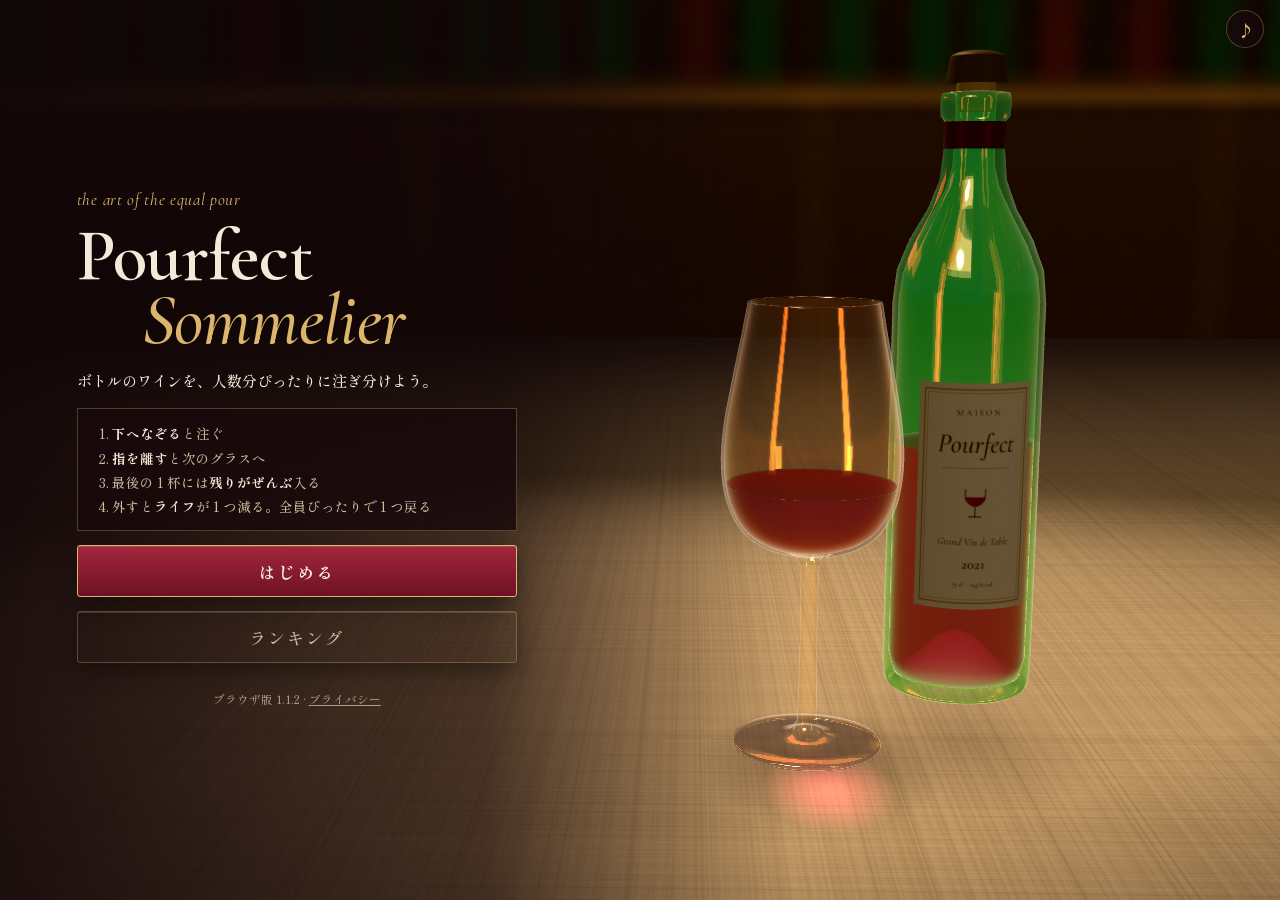
==== index.html @ 96d59503 "ブラウザ版 Pourfect Sommelier（組み d8a3f0e805ef） Co-Authored-By: Claude Opus 5.5 <noreply@anthropic.com>" ====
<!doctype html>
<html lang="ja">
<head>
<meta charset="utf-8">
<meta name="viewport" content="width=device-width,initial-scale=1,viewport-fit=cover">
<title>Pourfect Sommelier</title>
<meta name="description" content="ボトルのワインを、人数分ぴったりに注ぎ分けるゲーム。ボトルの中の量を目で見て、2〜7 名様のグラスに等しく注ぎます。ブラウザでそのまま遊べて、何組にご満足いただけたかでランキングを競えます。">
<link rel="canonical" href="https://pourfect-sommelier.kumao.app/">
<meta property="og:type" content="website">
<meta property="og:site_name" content="Pourfect Sommelier">
<meta property="og:locale" content="ja_JP">
<meta property="og:url" content="https://pourfect-sommelier.kumao.app/">
<meta property="og:title" content="Pourfect Sommelier">
<meta property="og:description" content="ボトルのワインを、人数分ぴったりに注ぎ分けよう。ブラウザでそのまま遊べます。">
<meta property="og:image" content="https://pourfect-sommelier.kumao.app/assets/og/pourfect-og-1.jpg">
<meta property="og:image:type" content="image/jpeg">
<meta property="og:image:width" content="1200">
<meta property="og:image:height" content="630">
<meta property="og:image:alt" content="Pourfect Sommelier　ワインボトルと、赤ワインを注いだグラス">
<meta name="twitter:card" content="summary_large_image">
<meta name="theme-color" content="#110608">
<meta name="color-scheme" content="dark">
<meta name="format-detection" content="telephone=no">
<meta name="mobile-web-app-capable" content="yes">
<meta name="apple-mobile-web-app-capable" content="yes">
<meta name="apple-mobile-web-app-title" content="Pourfect">
<meta name="apple-mobile-web-app-status-bar-style" content="black-translucent">
<link rel="manifest" href="manifest.webmanifest">
<link rel="icon" type="image/png" sizes="32x32" href="assets/icons/favicon-32.png">
<link rel="apple-touch-icon" href="assets/icons/apple-touch-icon.png">
<link rel="preload" href="assets/fonts/shippori-500.woff" as="font" type="font/woff" crossorigin>
<link rel="preload" href="assets/fonts/shippori-700.woff" as="font" type="font/woff" crossorigin>
<link rel="preload" href="assets/fonts/cormorant.woff" as="font" type="font/woff" crossorigin>
<link rel="stylesheet" href="v/d8a3f0e805ef/app.css">
</head>
<body>
<div id="app">
  <canvas id="cv"></canvas>
  <div id="vig"></div>
  <div id="glow"></div>
  <div id="labels"></div>
  <div id="hud" hidden>
    <div class="hrow">
      <div class="plaque"><span class="cap">STAGE</span><b id="hStage">1</b><span id="hGuests" class="sub">2名様</span></div>
      <div class="right"><div id="hLives" class="plaque lives" role="img" aria-label="ライフ"></div></div>
    </div>
    <div id="hInfo" class="info"></div>
    <div id="hDots" class="dots"></div>
    <div class="spacer"></div>
    <div id="hHint" class="hint"></div>
  </div>
  <button id="btnSound" class="iconbtn" aria-label="音を切りかえる" aria-pressed="true">♪</button>

  <section id="title" class="screen">
    <div class="tt">
      <p class="eyebrow">the art of the equal pour</p>
      <h1>Pourfect <i>Sommelier</i></h1>
      <p class="lead"><span class="nb">ボトルのワインを、</span><span class="nb">人数分ぴったりに注ぎ分けよう。</span></p>
      <ol class="how">
        <li><b>下へなぞる</b>と注ぐ</li>
        <li><b>指を離す</b>と次のグラスへ</li>
        <li>最後の 1 杯には<b>残りがぜんぶ</b>入る</li>
        <li><span class="nb">外すと<b>ライフ</b>が 1 つ減る。</span><span class="nb">全員ぴったりで 1 つ戻る</span></li>
      </ol>
      <button id="btnStart" class="btn">はじめる</button>
      <p id="tBest" class="best"></p>
    </div>
  </section>

  <section id="intro" class="card" hidden>
    <h2 id="iGuests">2名様のご来店</h2>
    <p id="iHint" class="note"></p>
    <button id="btnGo" class="btn">注ぎはじめる</button>
  </section>

  <section id="result" class="card" hidden>
    <p class="cap" id="rStage"></p>
    <h2 id="rTitle"></h2>
    <div class="fold"><div><p id="rSub" class="sub"></p></div></div>
    <div id="rBars" class="bars"></div>
    <div id="rLegend" class="legend"></div>
    <div class="fold"><div>
      <div id="rLine" class="scoreline"><span id="rLeft"></span><span id="rRight"></span></div>
      <div class="btns">
        <button id="btnNext" class="btn">次のお客様へ</button>
        <button id="btnRetry" class="btn" hidden>STAGE 1 からもう一度</button>
        <button id="btnTitle" class="btn ghost" hidden>タイトルへ</button>
      </div>
    </div></div>
  </section>
  <pre id="dbg" hidden></pre>
</div>
<script>
window.__psLoadTimer = setTimeout(function(){ if (window.__ps || document.getElementById('err')) return; var d = document.createElement('pre'); d.id = 'loadErr'; d.textContent = '3D の部品（three.js）の読み込みに時間がかかっています。しばらく待っても始まらないときは、通信を確かめてページを開き直してください。'; document.getElementById('app').appendChild(d); }, 12000);
</script>
<script src="v/d8a3f0e805ef/js/web.js"></script>
<script type="module" src="v/d8a3f0e805ef/js/app.js"></script>
</body>
</html>
---- v/d8a3f0e805ef/app.css ----
@font-face{font-family:'Shippori Mincho';font-weight:500;font-display:swap;src:url('../../assets/fonts/shippori-500.woff') format('woff')}
@font-face{font-family:'Shippori Mincho';font-weight:700;font-display:swap;src:url('../../assets/fonts/shippori-700.woff') format('woff')}
@font-face{font-family:'Cormorant Garamond';font-style:normal;font-weight:300 700;font-display:swap;src:url('../../assets/fonts/cormorant.woff') format('woff')}
@font-face{font-family:'Cormorant Garamond';font-style:italic;font-weight:300 700;font-display:swap;src:url('../../assets/fonts/cormorant-italic.woff') format('woff')}
:root{
  --night:#110608;
  --panel:rgba(24,8,12,.80);
  --panel-2:rgba(40,14,20,.86);
  --line:rgba(222,190,128,.30);
  --cream:#f4ead9;
  --cream-2:#cdbb9f;
  --brass:#d9b66c;
  --brass-2:#9c7a3a;
  --wine:#8b1a30;
  --ok:#bfe09a;
  --warn:#f2c879;
  --bad:#ff8f7d;
  --v-great:#f2c879;
  --v-good:#bfe09a;
  --v-ok:#e2d6c2;
  --v-less:#ff8f7d;
  --v-more:#f7a86f;
  --v-none:#a8997f;
  --f-latin:"Cormorant Garamond","Iowan Old Style","Palatino","Times New Roman",serif;
  --f-jp:"Shippori Mincho","Hiragino Mincho ProN","Yu Mincho","Noto Serif JP",serif;
  color-scheme:dark;
}
[hidden]{display:none!important}
html,body{height:100%;margin:0;background:var(--night);color:var(--cream)}
*,*::before,*::after{box-sizing:border-box}
body{font-family:var(--f-jp);font-variant-numeric:lining-nums;overflow:hidden;overscroll-behavior:none;-webkit-user-select:none;user-select:none;-webkit-touch-callout:none;-webkit-tap-highlight-color:transparent}
button{font-family:inherit;cursor:pointer;-webkit-tap-highlight-color:transparent}
button:focus-visible{outline:2px solid var(--brass);outline-offset:3px}
#app{position:fixed;inset:0;overflow:hidden;touch-action:none;background:var(--night)}
#cv{position:absolute;inset:0;width:100%;height:100%;display:block;touch-action:none}
#vig{position:absolute;inset:0;pointer-events:none;background:radial-gradient(120% 90% at 50% 46%,transparent 55%,rgba(8,2,4,.55) 100%)}
#labels{position:absolute;inset:0;pointer-events:none;transition:opacity .25s ease-out}
#labels.off{opacity:0}
#hud{position:absolute;inset:0;pointer-events:none;display:flex;flex-direction:column;gap:8px;
  padding-top:calc(env(safe-area-inset-top,0px) + 10px);padding-bottom:calc(env(safe-area-inset-bottom,0px) + 14px);
  padding-left:max(16px,env(safe-area-inset-left,0px));padding-right:max(16px,env(safe-area-inset-right,0px))}
.hrow{display:flex;justify-content:space-between;align-items:flex-start;gap:10px}
.plaque{display:flex;align-items:baseline;gap:8px;padding:6px 14px 7px;border:1px solid var(--line);border-radius:3px;background:var(--panel);box-shadow:0 6px 18px rgba(0,0,0,.35)}
.cap{font-family:var(--f-latin);font-weight:600;font-size:12px;letter-spacing:.22em;color:var(--brass)}
.plaque b{font-family:var(--f-latin);font-weight:700;font-size:26px;line-height:1;font-variant-numeric:lining-nums tabular-nums}
.plaque .sub{font-size:13px;color:var(--cream-2)}
.plaque{white-space:nowrap}
#btnSound{position:absolute;z-index:6;right:max(16px,env(safe-area-inset-right,0px));top:calc(env(safe-area-inset-top,0px) + 10px)}
.iconbtn{pointer-events:auto;width:38px;height:38px;border-radius:50%;border:1px solid var(--line);background:var(--panel);color:var(--brass);font-size:17px;display:grid;place-items:center;padding:0}
.iconbtn[aria-pressed="false"]{color:var(--cream-2);opacity:.6}
.info{align-self:flex-start;font-size:13px;color:var(--cream-2);padding:4px 10px;border-left:2px solid var(--brass-2);background:linear-gradient(90deg,rgba(24,8,12,.7),transparent)}
.info b{color:var(--cream);font-weight:700}
.right{display:flex;align-self:stretch;margin-right:46px}   
.plaque.lives{align-items:center;gap:4px}
.lives{display:inline-flex;gap:4px;vertical-align:-3px}
.lf svg{display:block;width:17px;height:17px;fill:transparent;stroke:var(--brass-2);stroke-width:1.7;stroke-linejoin:round}
.lf.on svg{fill:#b3243f;stroke:var(--brass)}
.lf.lost svg{animation:lflost .8s .35s ease-out both}
.lf.gain svg{animation:lfgain .7s .35s cubic-bezier(.2,1.4,.4,1) both}
@keyframes lflost{0%{fill:#b3243f;stroke:var(--brass);transform:scale(1)}40%{fill:var(--bad);stroke:var(--bad);transform:scale(1.6) rotate(-14deg)}100%{fill:transparent;stroke:var(--brass-2);transform:scale(1)}}
@keyframes lfgain{0%{fill:transparent;stroke:var(--brass-2);transform:scale(.6)}60%{fill:var(--v-great);stroke:var(--v-great);transform:scale(1.5)}100%{fill:#b3243f;stroke:var(--brass);transform:scale(1)}}
#hud .info,#hud .dots{transition:opacity .3s ease-out}
#hud.judging .info,#hud.judging .dots{opacity:0}
.dots{display:flex;gap:7px;align-items:center;flex-wrap:wrap}
.dot{width:13px;height:13px;border-radius:50%;border:1.5px solid var(--cream-2);opacity:.7}
.dot.done{background:var(--wine-dot,#9b1d33);border-color:var(--brass);opacity:1}
.dot.cur{border-color:var(--brass);box-shadow:0 0 0 3px rgba(217,182,108,.25);opacity:1}
.dot.auto{border-style:dashed}
.spacer{flex:1}
.hint{align-self:center;max-width:min(92%,420px);text-align:center;font-size:14px;line-height:1.6;padding:8px 16px;border-radius:999px;background:var(--panel);border:1px solid var(--line);transition:opacity .3s}
.hint:empty{opacity:0}
.hint b{color:var(--brass)}
.nb{display:inline-block}
.screen{position:absolute;inset:0;display:flex;flex-direction:column;justify-content:flex-end;align-items:center;
  padding-top:calc(env(safe-area-inset-top,0px) + 24px);padding-bottom:calc(env(safe-area-inset-bottom,0px) + 28px);
  padding-left:max(16px,env(safe-area-inset-left,0px));padding-right:max(16px,env(safe-area-inset-right,0px));
  background:linear-gradient(180deg,rgba(17,6,8,.0) 30%,rgba(17,6,8,.72) 70%,rgba(17,6,8,.92))}
.tt{width:min(100%,440px);display:flex;flex-direction:column;gap:14px}
.eyebrow{margin:0;font-family:var(--f-latin);font-style:italic;font-size:17px;color:var(--brass);letter-spacing:.04em}
h1{margin:0;font-family:var(--f-latin);font-weight:600;font-size:clamp(46px,13vw,72px);line-height:.9;letter-spacing:-.01em;text-wrap:balance}
h1 i{font-weight:500;color:var(--brass);display:block;padding-left:.9em}
.lead{margin:0;font-size:15px;line-height:1.8;color:var(--cream)}
.how{margin:0;padding:12px 14px 12px 34px;font-size:13.5px;line-height:1.8;color:var(--cream-2);border:1px solid var(--line);background:var(--panel)}
.how b{color:var(--cream)}
.btn{pointer-events:auto;align-self:stretch;min-height:52px;border-radius:3px;border:1px solid var(--brass);background:linear-gradient(180deg,#a3263d,#6e1224);color:var(--cream);font-size:17px;font-weight:700;letter-spacing:.12em;box-shadow:0 8px 24px rgba(0,0,0,.4),inset 0 1px 0 rgba(255,255,255,.15)}
.btn:active{transform:translateY(1px);filter:brightness(.92)}
.btn.ghost{background:transparent;border-color:var(--line);color:var(--cream-2);font-weight:500}
.best{margin:0;text-align:center;font-size:13px;color:var(--cream-2);font-variant-numeric:lining-nums tabular-nums}
.card{position:absolute;left:50%;bottom:calc(env(safe-area-inset-bottom,0px) + 18px);transform:translateX(-50%);
  width:min(calc(100% - 32px),460px);display:flex;flex-direction:column;gap:10px;padding:18px 18px 16px;
  background:var(--panel-2);border:1px solid var(--line);border-radius:4px;box-shadow:0 18px 50px rgba(0,0,0,.55);
  -webkit-backdrop-filter:blur(6px);backdrop-filter:blur(6px);animation:rise .45s cubic-bezier(.2,.8,.2,1)}
@keyframes rise{from{opacity:0;transform:translate(-50%,24px)}to{opacity:1;transform:translate(-50%,0)}}
.card h2{margin:0;font-size:22px;line-height:1.35;text-wrap:balance}
.card .sub{margin:0;font-size:13.5px;color:var(--cream-2);line-height:1.6}
.note{margin:0;font-size:12.5px;line-height:1.6;color:var(--cream-2)}
.note b{color:#cfe6ff;font-weight:700}
.legend{display:flex;justify-content:center;gap:16px;font-size:11.5px;color:var(--cream-2)}
.legend i{display:inline-block;vertical-align:middle;margin-right:5px}
.legend .lg-t{width:16px;height:2px;background:var(--brass)}
.legend .lg-b{width:14px;height:9px;background:rgba(217,182,108,.16);border-top:1px dashed rgba(217,182,108,.5);border-bottom:1px dashed rgba(217,182,108,.5)}
.bars{display:flex;gap:6px;align-items:flex-end;justify-content:center;padding:6px 0 0}
.bar{flex:1;max-width:56px;min-width:0;display:flex;flex-direction:column;align-items:center;gap:3px}
.col{position:relative;width:100%;height:92px;border-bottom:1px solid var(--line)}
.band{position:absolute;left:0;right:0;background:rgba(217,182,108,.16);border-top:1px dashed rgba(217,182,108,.5);border-bottom:1px dashed rgba(217,182,108,.5)}
.tgt{position:absolute;left:-2px;right:-2px;height:1px;background:var(--brass)}
.fill{position:absolute;left:22%;right:22%;bottom:0;border-radius:2px 2px 0 0;background:linear-gradient(180deg,#c2304b,#6d0f22)}
.fill.white{background:linear-gradient(180deg,#f0dd8e,#b99a3e)}
.fill.rose{background:linear-gradient(180deg,#f6a1a6,#c4566a)}
.ml{font-family:var(--f-latin);font-weight:700;font-size:15px;font-variant-numeric:lining-nums tabular-nums}
.dv{font-size:11px;font-variant-numeric:lining-nums tabular-nums}
.ok{color:var(--ok)}.warn{color:var(--warn)}.bad{color:var(--bad)}
.face{width:22px;height:22px}
.v-great{color:var(--v-great)}.v-good{color:var(--v-good)}.v-ok{color:var(--v-ok)}.v-less{color:var(--v-less)}.v-more{color:var(--v-more)}.v-spill{color:var(--v-less)}.v-none{color:var(--v-none)}
.lab .ml,.bar .ml{color:var(--cream)}
.scoreline{display:flex;justify-content:space-between;align-items:baseline;flex-wrap:wrap;gap:2px 10px;font-size:14px;color:var(--cream-2);border-top:1px solid var(--line);padding-top:8px}
.scoreline b{font-family:var(--f-latin);font-size:20px;color:var(--cream);font-variant-numeric:lining-nums tabular-nums}
.newrec{font-style:normal;font-weight:700;color:var(--brass);letter-spacing:.08em}
.btns{display:flex;flex-direction:column;gap:8px}
.fold{display:grid;grid-template-rows:1fr;transition:grid-template-rows .45s cubic-bezier(.2,.8,.2,1),margin-top .45s cubic-bezier(.2,.8,.2,1),opacity .3s ease-out}
.fold>div{min-height:0;overflow:hidden;display:flex;flex-direction:column;gap:10px}
.card.open .fold>div{overflow:visible}
.card.judging .fold{grid-template-rows:0fr;margin-top:-10px;opacity:0}
.bar:not(.done) .face,.bar:not(.done) .dv{visibility:hidden}
.band{transition:background-color .15s ease-out,border-color .15s ease-out}
.bar.now .col{border-bottom-color:var(--brass)}
.col.in .band{background:rgba(217,182,108,.36);border-color:var(--brass)}
.col.over .band{background:rgba(255,143,125,.22);border-color:var(--bad)}
.col.hit .band{animation:bandhit .55s ease-out}
.col.miss{animation:shake .38s ease-out}
.col.miss .band{background:rgba(255,143,125,.13);border-color:rgba(255,143,125,.7)}
.col.miss.lo .band{border-bottom:2px solid var(--bad)}
.col.miss.hi .band{border-top:2px solid var(--bad)}
.bar.done .face{animation:pop2 .32s cubic-bezier(.2,1.4,.4,1)}
@keyframes bandhit{0%{background:rgba(242,200,121,.8)}100%{background:rgba(217,182,108,.16)}}
@keyframes shake{0%,100%{transform:translateX(0)}20%{transform:translateX(-4px)}45%{transform:translateX(3px)}70%{transform:translateX(-2px)}}
@keyframes pop2{from{opacity:0;transform:scale(.4)}to{opacity:1;transform:scale(1)}}
#glow{position:absolute;inset:0;pointer-events:none;opacity:0;background:radial-gradient(95% 62% at 50% 34%,rgba(255,226,160,.36),rgba(242,200,121,.12) 50%,transparent 76%);mix-blend-mode:screen}
#app.pourfect #glow{animation:glow 1.9s ease-out both}
@keyframes glow{0%{opacity:0}12%{opacity:1}100%{opacity:0}}
#app.pourfect #rTitle{background:linear-gradient(100deg,var(--brass) 0%,#fff3cf 42%,var(--brass) 58%,#f2c879 100%);background-size:230% 100%;-webkit-background-clip:text;background-clip:text;color:transparent;animation:shimmer 2.4s ease-in-out infinite}
@keyframes shimmer{0%{background-position:125% 0}100%{background-position:-105% 0}}
.spark{position:absolute;width:16px;height:16px;margin:-8px 0 0 -8px;opacity:0;background:radial-gradient(circle,#fffbe8 0 20%,#f2c879 45%,rgba(242,200,121,0) 72%);
  clip-path:polygon(50% 0,59% 41%,100% 50%,59% 59%,50% 100%,41% 59%,0 50%,41% 41%);animation:spark 1.1s ease-out both}
@keyframes spark{0%{opacity:0;transform:translateY(6px) scale(.2) rotate(0)}30%{opacity:1;transform:translateY(-4px) scale(1.25) rotate(35deg)}100%{opacity:0;transform:translateY(-26px) scale(.35) rotate(90deg)}}
.lab{position:absolute;transform:translate(-50%,-100%);display:flex;flex-direction:column;align-items:center;gap:2px;padding:5px 8px 4px;min-width:54px;
  background:var(--panel);border:1px solid var(--line);border-radius:3px;font-size:11px;white-space:nowrap;animation:pop .35s cubic-bezier(.2,1.4,.4,1)}
.lab .ml{font-size:16px}
.lab .face{width:20px;height:20px}
#labels.compact .lab{min-width:0;padding:3px 5px 2px}
#labels.compact .lab .w{display:none}
#labels.compact .lab{padding:3px}
.lab.wait,#labels.compact .lab.wait{min-width:0;width:10px;height:10px;padding:0;border:0;border-radius:50%;background:var(--brass);box-shadow:0 0 0 4px rgba(217,182,108,.25);animation:waitp .45s ease-in-out infinite alternate}
.lab.wait>*{display:none}
@keyframes waitp{from{opacity:.45}to{opacity:1}}
@keyframes pop{from{opacity:0;transform:translate(-50%,-80%) scale(.7)}to{opacity:1;transform:translate(-50%,-100%) scale(1)}}
#dbg{position:absolute;left:max(16px,env(safe-area-inset-left,0px));bottom:calc(env(safe-area-inset-bottom,0px) + 70px);margin:0;padding:6px 8px;font:11px/1.45 ui-monospace,Menlo,monospace;background:rgba(0,0,0,.6);color:#cfe;pointer-events:none;white-space:pre}
#err,#loadErr{position:absolute;inset:auto 16px 16px;padding:12px;background:#400;color:#fff;font:12px/1.5 ui-monospace,Menlo,monospace;white-space:pre-wrap}
#err.soft{z-index:9;bottom:calc(env(safe-area-inset-bottom,0px) + 16px);margin:0;padding:10px 14px;border:1px solid var(--bad);border-radius:3px;background:#2a0f15;color:var(--cream);font:12.5px/1.6 var(--f-jp);text-align:center;cursor:pointer;box-shadow:0 12px 30px rgba(0,0,0,.5);animation:rise2 .3s cubic-bezier(.2,.8,.2,1)}
@keyframes rise2{from{opacity:0;transform:translateY(10px)}to{opacity:1;transform:none}}
@media (min-aspect-ratio:1/1) and (min-width:700px){
  .screen{align-items:flex-start;justify-content:center;padding-left:max(6vw,env(safe-area-inset-left,0px));background:linear-gradient(90deg,rgba(17,6,8,.92) 0%,rgba(17,6,8,.7) 38%,rgba(17,6,8,0) 62%)}
}
@media (prefers-reduced-motion:reduce){.card,.lab,.spark,#err.soft,.lf.lost svg,.lf.gain svg,.col.miss,.col.hit .band,.bar.done .face,#app.pourfect #glow,#app.pourfect #rTitle{animation:none}.fold{transition:none}}
.ps-foot{margin:0;text-align:center;font-size:11.5px;color:var(--cream-2);opacity:.8}
.ps-foot a{color:inherit;pointer-events:auto}
.ps-foot button{border:0;background:none;font:inherit;color:inherit;text-decoration:underline;text-underline-offset:2px;pointer-events:auto;padding:10px 6px;margin:-10px -6px}
.ps-foot [hidden]{display:none}
.st-body{display:grid;gap:10px;padding:4px 0 2px}
.st-lead{margin:0;font-size:15px;line-height:1.7;text-align:center;text-wrap:balance}
.ps-note{margin:0;text-align:center;font-size:12px;color:var(--warn)}
.ps-row2{display:flex;gap:8px}
.ps-row2 .btn{flex:1;min-width:0;min-height:46px;padding:0 6px;font-size:14px;letter-spacing:.04em;white-space:nowrap}
@media (max-width:370px){.ps-row2 .btn{font-size:12.5px;letter-spacing:0}}
.rk-status{margin:0;font-size:13px;line-height:1.5;color:var(--brass);text-align:center}
.rk-overlay{position:absolute;inset:0;z-index:8;display:flex;align-items:center;justify-content:center;
  padding:calc(env(safe-area-inset-top,0px) + 16px) max(16px,env(safe-area-inset-right,0px)) calc(env(safe-area-inset-bottom,0px) + 16px) max(16px,env(safe-area-inset-left,0px));
  background:rgba(10,3,5,.74);-webkit-backdrop-filter:blur(3px);backdrop-filter:blur(3px)}
.rsheet{position:relative;width:min(100%,460px);max-height:100%;display:flex;flex-direction:column;gap:8px;padding:18px 18px 16px;
  background:var(--panel-2);border:1px solid var(--line);border-radius:4px;box-shadow:0 18px 50px rgba(0,0,0,.6);animation:rkin .3s cubic-bezier(.2,.8,.2,1)}
@keyframes rkin{from{opacity:0;transform:translateY(16px)}to{opacity:1;transform:none}}
.rsheet .cap{margin:0}
.rsheet h2{margin:0;font-size:22px;line-height:1.35}
#rankBody{flex:1;min-height:120px;overflow-y:auto;overscroll-behavior:contain;touch-action:pan-y;-webkit-overflow-scrolling:touch;display:flex;flex-direction:column;gap:8px;padding-right:2px;
  --more:0px;-webkit-mask-image:linear-gradient(to bottom,#000 calc(100% - var(--more)),transparent);mask-image:linear-gradient(to bottom,#000 calc(100% - var(--more)),transparent)}
.rk-close{flex:none}
.rk-empty{margin:0;padding:26px 0;font-size:14px;color:var(--cream-2);text-align:center}
.rk-head{display:flex;justify-content:space-between;align-items:center;gap:8px;font-size:13px;color:var(--cream-2)}
.rk-link{pointer-events:auto;border:0;background:none;padding:6px 4px;color:var(--cream-2);font-size:13px;text-decoration:underline;text-underline-offset:3px}
.rk-list{list-style:none;margin:0;padding:0;display:grid;gap:4px}
.rk-row{display:grid;grid-template-columns:34px minmax(0,1fr) auto;align-items:baseline;gap:10px;padding:8px 12px;border:1px solid var(--line);border-radius:3px;background:rgba(0,0,0,.18)}
.rk-row.mine{border-color:var(--brass);background:rgba(217,182,108,.14)}
.rk-row.tap{cursor:pointer}
.rk-row.tap:focus-visible{outline:2px solid var(--brass);outline-offset:1px}
.rk-rank{font-family:var(--f-latin);font-weight:700;font-size:20px;line-height:1;color:var(--brass);text-align:center;font-variant-numeric:lining-nums tabular-nums}
.rk-name{font-size:15px;color:var(--cream);overflow:hidden;white-space:nowrap;text-overflow:ellipsis}
.rk-sys{font-family:"Hiragino Mincho ProN","Yu Mincho","Noto Serif JP",serif}
.rk-score{font-size:12px;color:var(--cream-2);white-space:nowrap}
.rk-score b{font-family:var(--f-latin);font-weight:700;font-size:22px;line-height:1;color:var(--cream);font-variant-numeric:lining-nums tabular-nums}
.rk-detail{grid-column:1/-1;display:grid;gap:8px;padding-top:6px}
.rk-menu{display:flex;flex-wrap:wrap;gap:6px}
.rk-menu button{border:1px solid var(--line);border-radius:999px;background:transparent;color:var(--cream);padding:7px 11px;font-size:12px}
.rk-small{margin:0;font-size:12px;line-height:1.6;color:var(--cream-2);text-align:center;text-wrap:balance}
.rk-mine{margin:4px 0 0;font-size:14px;font-weight:700;color:var(--brass);text-align:center}
.rk-join{display:grid;gap:8px}
.rk-lead{margin:0;font-size:15px;font-weight:700;text-align:center}
.rk-input{width:100%;font:inherit;font-size:18px;font-weight:700;padding:11px 14px;border:1px solid var(--brass);border-radius:3px;background:rgba(0,0,0,.3);color:var(--cream);-webkit-user-select:text;user-select:text;touch-action:manipulation}
.rk-input::placeholder{color:var(--cream-2);opacity:.6}
.rk-count{font-size:12px;color:var(--cream-2);text-align:right}
.rk-count.over{color:var(--bad)}
.rk-terms{max-height:24vh;overflow:auto;padding:8px 12px;border:1px solid var(--line);border-radius:3px;background:rgba(0,0,0,.18);font-size:12px;line-height:1.6;color:var(--cream-2);touch-action:pan-y}
.rk-terms b{color:var(--cream)}
.rk-terms ul{margin:4px 0 0;padding-left:1.2em;display:grid;gap:4px}
.rk-terms li{text-wrap:pretty}
.rk-join.renaming .rk-terms{max-height:14vh}
.rk-agree{display:flex;align-items:center;gap:8px;min-height:44px;font-size:14px;color:var(--cream)}
.rk-agree input{width:22px;height:22px;flex:none;accent-color:var(--brass)}
.rk-error{margin:0;min-height:1.2em;font-size:13px;color:var(--bad);text-align:center}
.rk-danger{width:100%;border:1px solid var(--bad);border-radius:3px;background:transparent;color:var(--bad);padding:11px 6px;font-size:14px}
.rk-id{margin:0;font-size:10px;color:var(--cream-2);word-break:break-all;-webkit-user-select:text;user-select:text}
.rk-note{margin-top:4px;padding:7px 10px;border-radius:999px;background:var(--brass);color:#2a1206;font-size:12px;font-weight:700;text-align:center}
.rsheet button:disabled{opacity:.55}
@media (prefers-reduced-motion:reduce){.rsheet{animation:none}}
.screen{justify-content:safe flex-end;overflow-y:auto;touch-action:pan-y}
.card{max-height:calc(100% - env(safe-area-inset-top,0px) - 24px);overflow-y:auto;overscroll-behavior:contain;touch-action:pan-y}
@media (min-aspect-ratio:1/1) and (min-width:700px){.screen{justify-content:safe center}}
@media (max-height:640px){
  .tt{gap:9px}
  .eyebrow{font-size:14px}
  h1{font-size:clamp(38px,11vw,54px)}
  .lead{font-size:14px;line-height:1.6}
  .how{padding:8px 12px 8px 30px;font-size:12.5px;line-height:1.6}
  .tt .btn,.card .btn{min-height:44px}
  .ps-row2 .btn{min-height:42px}
  .card{gap:8px;padding:14px 16px 12px}
  .screen{padding-top:calc(env(safe-area-inset-top,0px) + 14px);padding-bottom:calc(env(safe-area-inset-bottom,0px) + 16px)}
}
@media (max-height:430px){
  .eyebrow{display:none}
  h1{font-size:40px}
  .how{line-height:1.45}
}
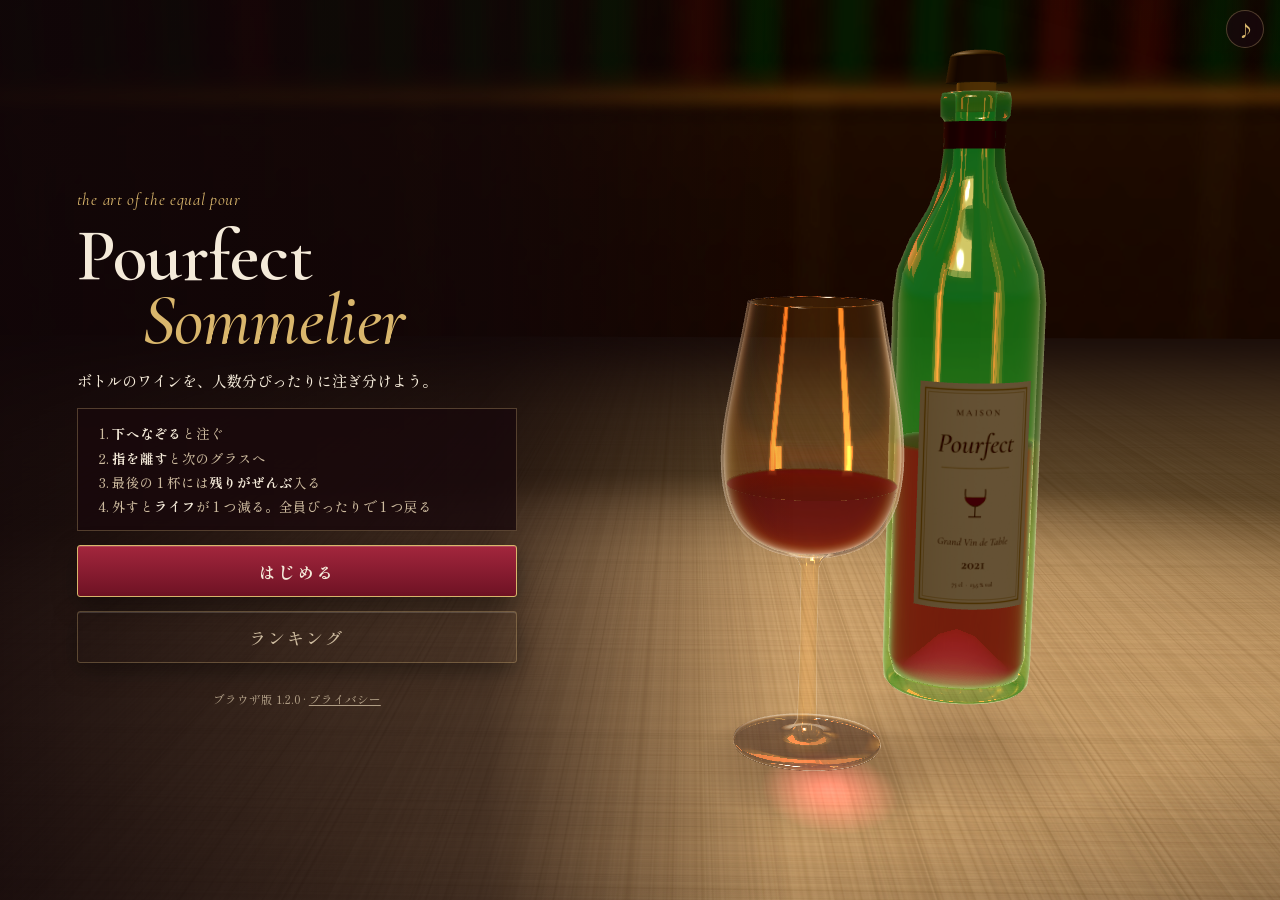
==== commit cc40c1d6: "ブラウザ版 Pourfect Sommelier（組み 42f7549e5317） Co-Authored-By: Claude Opus 5.5 <noreply@anthropic.com>" ====
--- a/index.html
+++ b/index.html
@@ -31,7 +31,7 @@
 <link rel="preload" href="assets/fonts/shippori-500.woff" as="font" type="font/woff" crossorigin>
 <link rel="preload" href="assets/fonts/shippori-700.woff" as="font" type="font/woff" crossorigin>
 <link rel="preload" href="assets/fonts/cormorant.woff" as="font" type="font/woff" crossorigin>
-<link rel="stylesheet" href="v/d8a3f0e805ef/app.css">
+<link rel="stylesheet" href="v/42f7549e5317/app.css">
 </head>
 <body>
 <div id="app">
@@ -93,7 +93,7 @@
 <script>
 window.__psLoadTimer = setTimeout(function(){ if (window.__ps || document.getElementById('err')) return; var d = document.createElement('pre'); d.id = 'loadErr'; d.textContent = '3D の部品（three.js）の読み込みに時間がかかっています。しばらく待っても始まらないときは、通信を確かめてページを開き直してください。'; document.getElementById('app').appendChild(d); }, 12000);
 </script>
-<script src="v/d8a3f0e805ef/js/web.js"></script>
-<script type="module" src="v/d8a3f0e805ef/js/app.js"></script>
+<script src="v/42f7549e5317/js/web.js"></script>
+<script type="module" src="v/42f7549e5317/js/app.js"></script>
 </body>
 </html>
--- a/v/42f7549e5317/app.css
+++ b/v/42f7549e5317/app.css
@@ -0,0 +1,247 @@
+@font-face{font-family:'Shippori Mincho';font-weight:500;font-display:swap;src:url('../../assets/fonts/shippori-500.woff') format('woff')}
+@font-face{font-family:'Shippori Mincho';font-weight:700;font-display:swap;src:url('../../assets/fonts/shippori-700.woff') format('woff')}
+@font-face{font-family:'Cormorant Garamond';font-style:normal;font-weight:300 700;font-display:swap;src:url('../../assets/fonts/cormorant.woff') format('woff')}
+@font-face{font-family:'Cormorant Garamond';font-style:italic;font-weight:300 700;font-display:swap;src:url('../../assets/fonts/cormorant-italic.woff') format('woff')}
+:root{
+  --night:#110608;
+  --panel:rgba(24,8,12,.80);
+  --panel-2:rgba(40,14,20,.86);
+  --line:rgba(222,190,128,.30);
+  --cream:#f4ead9;
+  --cream-2:#cdbb9f;
+  --brass:#d9b66c;
+  --brass-2:#9c7a3a;
+  --wine:#8b1a30;
+  --ok:#bfe09a;
+  --warn:#f2c879;
+  --bad:#ff8f7d;
+  --v-great:#f2c879;
+  --v-good:#bfe09a;
+  --v-ok:#e2d6c2;
+  --v-less:#ff8f7d;
+  --v-more:#f7a86f;
+  --v-none:#a8997f;
+  --f-latin:"Cormorant Garamond","Iowan Old Style","Palatino","Times New Roman",serif;
+  --f-jp:"Shippori Mincho","Hiragino Mincho ProN","Yu Mincho","Noto Serif JP",serif;
+  color-scheme:dark;
+}
+[hidden]{display:none!important}
+html,body{height:100%;margin:0;background:var(--night);color:var(--cream)}
+*,*::before,*::after{box-sizing:border-box}
+body{font-family:var(--f-jp);font-variant-numeric:lining-nums;overflow:hidden;overscroll-behavior:none;-webkit-user-select:none;user-select:none;-webkit-touch-callout:none;-webkit-tap-highlight-color:transparent}
+button{font-family:inherit;cursor:pointer;-webkit-tap-highlight-color:transparent}
+button:focus-visible{outline:2px solid var(--brass);outline-offset:3px}
+#app{position:fixed;inset:0;overflow:hidden;touch-action:none;background:var(--night)}
+#cv{position:absolute;inset:0;width:100%;height:100%;display:block;touch-action:none}
+#vig{position:absolute;inset:0;pointer-events:none;background:radial-gradient(120% 90% at 50% 46%,transparent 55%,rgba(8,2,4,.55) 100%)}
+#labels{position:absolute;inset:0;pointer-events:none;transition:opacity .25s ease-out}
+#labels.off{opacity:0}
+#hud{position:absolute;inset:0;pointer-events:none;display:flex;flex-direction:column;gap:8px;
+  padding-top:calc(env(safe-area-inset-top,0px) + 10px);padding-bottom:calc(env(safe-area-inset-bottom,0px) + 14px);
+  padding-left:max(16px,env(safe-area-inset-left,0px));padding-right:max(16px,env(safe-area-inset-right,0px))}
+.hrow{display:flex;justify-content:space-between;align-items:flex-start;gap:10px}
+.plaque{display:flex;align-items:baseline;gap:8px;padding:6px 14px 7px;border:1px solid var(--line);border-radius:3px;background:var(--panel);box-shadow:0 6px 18px rgba(0,0,0,.35)}
+.cap{font-family:var(--f-latin);font-weight:600;font-size:12px;letter-spacing:.22em;color:var(--brass)}
+.plaque b{font-family:var(--f-latin);font-weight:700;font-size:26px;line-height:1;font-variant-numeric:lining-nums tabular-nums}
+.plaque .sub{font-size:13px;color:var(--cream-2)}
+.plaque{white-space:nowrap}
+#btnSound{position:absolute;z-index:6;right:max(16px,env(safe-area-inset-right,0px));top:calc(env(safe-area-inset-top,0px) + 10px)}
+.iconbtn{pointer-events:auto;width:38px;height:38px;border-radius:50%;border:1px solid var(--line);background:var(--panel);color:var(--brass);font-size:17px;display:grid;place-items:center;padding:0}
+.iconbtn[aria-pressed="false"]{color:var(--cream-2);opacity:.6}
+.info{align-self:flex-start;font-size:13px;color:var(--cream-2);padding:4px 10px;border-left:2px solid var(--brass-2);background:linear-gradient(90deg,rgba(24,8,12,.7),transparent)}
+.info b{color:var(--cream);font-weight:700}
+.right{display:flex;align-self:stretch;margin-right:46px}   
+.plaque.lives{align-items:center;gap:4px}
+.lives{display:inline-flex;gap:4px;vertical-align:-3px}
+.lf svg{display:block;width:17px;height:17px;fill:transparent;stroke:var(--brass-2);stroke-width:1.7;stroke-linejoin:round}
+.lf.on svg{fill:#b3243f;stroke:var(--brass)}
+.lf.lost svg{animation:lflost .8s .35s ease-out both}
+.lf.gain svg{animation:lfgain .7s .35s cubic-bezier(.2,1.4,.4,1) both}
+@keyframes lflost{0%{fill:#b3243f;stroke:var(--brass);transform:scale(1)}40%{fill:var(--bad);stroke:var(--bad);transform:scale(1.6) rotate(-14deg)}100%{fill:transparent;stroke:var(--brass-2);transform:scale(1)}}
+@keyframes lfgain{0%{fill:transparent;stroke:var(--brass-2);transform:scale(.6)}60%{fill:var(--v-great);stroke:var(--v-great);transform:scale(1.5)}100%{fill:#b3243f;stroke:var(--brass);transform:scale(1)}}
+#hud .info,#hud .dots{transition:opacity .3s ease-out}
+#hud.judging .info,#hud.judging .dots{opacity:0}
+.dots{display:flex;gap:7px;align-items:center;flex-wrap:wrap}
+.dot{width:13px;height:13px;border-radius:50%;border:1.5px solid var(--cream-2);opacity:.7}
+.dot.done{background:var(--wine-dot,#9b1d33);border-color:var(--brass);opacity:1}
+.dot.cur{border-color:var(--brass);box-shadow:0 0 0 3px rgba(217,182,108,.25);opacity:1}
+.dot.auto{border-style:dashed}
+.spacer{flex:1}
+.hint{align-self:center;max-width:min(92%,420px);text-align:center;font-size:14px;line-height:1.6;padding:8px 16px;border-radius:999px;background:var(--panel);border:1px solid var(--line);transition:opacity .3s}
+.hint:empty{opacity:0}
+.hint b{color:var(--brass)}
+.nb{display:inline-block}
+.screen{position:absolute;inset:0;display:flex;flex-direction:column;justify-content:flex-end;align-items:center;
+  padding-top:calc(env(safe-area-inset-top,0px) + 24px);padding-bottom:calc(env(safe-area-inset-bottom,0px) + 28px);
+  padding-left:max(16px,env(safe-area-inset-left,0px));padding-right:max(16px,env(safe-area-inset-right,0px));
+  background:linear-gradient(180deg,rgba(17,6,8,.0) 30%,rgba(17,6,8,.72) 70%,rgba(17,6,8,.92))}
+.tt{width:min(100%,440px);display:flex;flex-direction:column;gap:14px}
+.eyebrow{margin:0;font-family:var(--f-latin);font-style:italic;font-size:17px;color:var(--brass);letter-spacing:.04em}
+h1{margin:0;font-family:var(--f-latin);font-weight:600;font-size:clamp(46px,13vw,72px);line-height:.9;letter-spacing:-.01em;text-wrap:balance}
+h1 i{font-weight:500;color:var(--brass);display:block;padding-left:.9em}
+.lead{margin:0;font-size:15px;line-height:1.8;color:var(--cream)}
+.how{margin:0;padding:12px 14px 12px 34px;font-size:13.5px;line-height:1.8;color:var(--cream-2);border:1px solid var(--line);background:var(--panel)}
+.how b{color:var(--cream)}
+.btn{pointer-events:auto;align-self:stretch;min-height:52px;border-radius:3px;border:1px solid var(--brass);background:linear-gradient(180deg,#a3263d,#6e1224);color:var(--cream);font-size:17px;font-weight:700;letter-spacing:.12em;box-shadow:0 8px 24px rgba(0,0,0,.4),inset 0 1px 0 rgba(255,255,255,.15)}
+.btn:active{transform:translateY(1px);filter:brightness(.92)}
+.btn.ghost{background:transparent;border-color:var(--line);color:var(--cream-2);font-weight:500}
+.best{margin:0;text-align:center;font-size:13px;color:var(--cream-2);font-variant-numeric:lining-nums tabular-nums}
+.card{position:absolute;left:50%;bottom:calc(env(safe-area-inset-bottom,0px) + 18px);transform:translateX(-50%);
+  width:min(calc(100% - 32px),460px);display:flex;flex-direction:column;gap:10px;padding:18px 18px 16px;
+  background:var(--panel-2);border:1px solid var(--line);border-radius:4px;box-shadow:0 18px 50px rgba(0,0,0,.55);
+  -webkit-backdrop-filter:blur(6px);backdrop-filter:blur(6px);animation:rise .45s cubic-bezier(.2,.8,.2,1)}
+@keyframes rise{from{opacity:0;transform:translate(-50%,24px)}to{opacity:1;transform:translate(-50%,0)}}
+.card h2{margin:0;font-size:22px;line-height:1.35;text-wrap:balance}
+.card .sub{margin:0;font-size:13.5px;color:var(--cream-2);line-height:1.6}
+.note{margin:0;font-size:12.5px;line-height:1.6;color:var(--cream-2)}
+.note b{color:#cfe6ff;font-weight:700}
+.legend{display:flex;justify-content:center;gap:16px;font-size:11.5px;color:var(--cream-2)}
+.legend i{display:inline-block;vertical-align:middle;margin-right:5px}
+.legend .lg-t{width:16px;height:2px;background:var(--brass)}
+.legend .lg-b{width:14px;height:9px;background:rgba(217,182,108,.16);border-top:1px dashed rgba(217,182,108,.5);border-bottom:1px dashed rgba(217,182,108,.5)}
+.bars{display:flex;gap:6px;align-items:flex-end;justify-content:center;padding:6px 0 0}
+.bar{flex:1;max-width:56px;min-width:0;display:flex;flex-direction:column;align-items:center;gap:3px}
+.col{position:relative;width:100%;height:92px;border-bottom:1px solid var(--line)}
+.band{position:absolute;left:0;right:0;background:rgba(217,182,108,.16);border-top:1px dashed rgba(217,182,108,.5);border-bottom:1px dashed rgba(217,182,108,.5)}
+.tgt{position:absolute;left:-2px;right:-2px;height:1px;background:var(--brass)}
+.fill{position:absolute;left:22%;right:22%;bottom:0;border-radius:2px 2px 0 0;background:linear-gradient(180deg,#c2304b,#6d0f22)}
+.fill.white{background:linear-gradient(180deg,#f0dd8e,#b99a3e)}
+.fill.rose{background:linear-gradient(180deg,#f6a1a6,#c4566a)}
+.ml{font-family:var(--f-latin);font-weight:700;font-size:15px;font-variant-numeric:lining-nums tabular-nums}
+.dv{font-size:11px;font-variant-numeric:lining-nums tabular-nums}
+.ok{color:var(--ok)}.warn{color:var(--warn)}.bad{color:var(--bad)}
+.face{width:22px;height:22px}
+.v-great{color:var(--v-great)}.v-good{color:var(--v-good)}.v-ok{color:var(--v-ok)}.v-less{color:var(--v-less)}.v-more{color:var(--v-more)}.v-spill{color:var(--v-less)}.v-none{color:var(--v-none)}
+.lab .ml,.bar .ml{color:var(--cream)}
+.scoreline{display:flex;justify-content:space-between;align-items:baseline;flex-wrap:wrap;gap:2px 10px;font-size:14px;color:var(--cream-2);border-top:1px solid var(--line);padding-top:8px}
+.scoreline b{font-family:var(--f-latin);font-size:20px;color:var(--cream);font-variant-numeric:lining-nums tabular-nums}
+.newrec{font-style:normal;font-weight:700;color:var(--brass);letter-spacing:.08em}
+.btns{display:flex;flex-direction:column;gap:8px}
+.fold{display:grid;grid-template-rows:1fr;transition:grid-template-rows .45s cubic-bezier(.2,.8,.2,1),margin-top .45s cubic-bezier(.2,.8,.2,1),opacity .3s ease-out}
+.fold>div{min-height:0;overflow:hidden;display:flex;flex-direction:column;gap:10px}
+.card.open .fold>div{overflow:visible}
+.card.judging .fold{grid-template-rows:0fr;margin-top:-10px;opacity:0}
+.bar:not(.done) .face,.bar:not(.done) .dv{visibility:hidden}
+.band{transition:background-color .15s ease-out,border-color .15s ease-out}
+.bar.now .col{border-bottom-color:var(--brass)}
+.col.in .band{background:rgba(217,182,108,.36);border-color:var(--brass)}
+.col.over .band{background:rgba(255,143,125,.22);border-color:var(--bad)}
+.col.hit .band{animation:bandhit .55s ease-out}
+.col.miss{animation:shake .38s ease-out}
+.col.miss .band{background:rgba(255,143,125,.13);border-color:rgba(255,143,125,.7)}
+.col.miss.lo .band{border-bottom:2px solid var(--bad)}
+.col.miss.hi .band{border-top:2px solid var(--bad)}
+.bar.done .face{animation:pop2 .32s cubic-bezier(.2,1.4,.4,1)}
+@keyframes bandhit{0%{background:rgba(242,200,121,.8)}100%{background:rgba(217,182,108,.16)}}
+@keyframes shake{0%,100%{transform:translateX(0)}20%{transform:translateX(-4px)}45%{transform:translateX(3px)}70%{transform:translateX(-2px)}}
+@keyframes pop2{from{opacity:0;transform:scale(.4)}to{opacity:1;transform:scale(1)}}
+#glow{position:absolute;inset:0;pointer-events:none;opacity:0;background:radial-gradient(95% 62% at 50% 34%,rgba(255,226,160,.36),rgba(242,200,121,.12) 50%,transparent 76%);mix-blend-mode:screen}
+#app.pourfect #glow{animation:glow 1.9s ease-out both}
+@keyframes glow{0%{opacity:0}12%{opacity:1}100%{opacity:0}}
+#app.pourfect #rTitle{background:linear-gradient(100deg,var(--brass) 0%,#fff3cf 42%,var(--brass) 58%,#f2c879 100%);background-size:230% 100%;-webkit-background-clip:text;background-clip:text;color:transparent;animation:shimmer 2.4s ease-in-out infinite}
+@keyframes shimmer{0%{background-position:125% 0}100%{background-position:-105% 0}}
+.spark{position:absolute;width:16px;height:16px;margin:-8px 0 0 -8px;opacity:0;background:radial-gradient(circle,#fffbe8 0 20%,#f2c879 45%,rgba(242,200,121,0) 72%);
+  clip-path:polygon(50% 0,59% 41%,100% 50%,59% 59%,50% 100%,41% 59%,0 50%,41% 41%);animation:spark 1.1s ease-out both}
+@keyframes spark{0%{opacity:0;transform:translateY(6px) scale(.2) rotate(0)}30%{opacity:1;transform:translateY(-4px) scale(1.25) rotate(35deg)}100%{opacity:0;transform:translateY(-26px) scale(.35) rotate(90deg)}}
+.lab{position:absolute;transform:translate(-50%,-100%);display:flex;flex-direction:column;align-items:center;gap:2px;padding:5px 8px 4px;min-width:54px;
+  background:var(--panel);border:1px solid var(--line);border-radius:3px;font-size:11px;white-space:nowrap;animation:pop .35s cubic-bezier(.2,1.4,.4,1)}
+.lab .ml{font-size:16px}
+.lab .face{width:20px;height:20px}
+#labels.compact .lab{min-width:0;padding:3px 5px 2px}
+#labels.compact .lab .w{display:none}
+#labels.compact .lab{padding:3px}
+.lab.wait,#labels.compact .lab.wait{min-width:0;width:10px;height:10px;padding:0;border:0;border-radius:50%;background:var(--brass);box-shadow:0 0 0 4px rgba(217,182,108,.25);animation:waitp .45s ease-in-out infinite alternate}
+.lab.wait>*{display:none}
+@keyframes waitp{from{opacity:.45}to{opacity:1}}
+@keyframes pop{from{opacity:0;transform:translate(-50%,-80%) scale(.7)}to{opacity:1;transform:translate(-50%,-100%) scale(1)}}
+#dbg{position:absolute;left:max(16px,env(safe-area-inset-left,0px));bottom:calc(env(safe-area-inset-bottom,0px) + 70px);margin:0;padding:6px 8px;font:11px/1.45 ui-monospace,Menlo,monospace;background:rgba(0,0,0,.6);color:#cfe;pointer-events:none;white-space:pre}
+#err,#loadErr{position:absolute;inset:auto 16px 16px;padding:12px;background:#400;color:#fff;font:12px/1.5 ui-monospace,Menlo,monospace;white-space:pre-wrap}
+#err.soft{z-index:9;bottom:calc(env(safe-area-inset-bottom,0px) + 16px);margin:0;padding:10px 14px;border:1px solid var(--bad);border-radius:3px;background:#2a0f15;color:var(--cream);font:12.5px/1.6 var(--f-jp);text-align:center;cursor:pointer;box-shadow:0 12px 30px rgba(0,0,0,.5);animation:rise2 .3s cubic-bezier(.2,.8,.2,1)}
+@keyframes rise2{from{opacity:0;transform:translateY(10px)}to{opacity:1;transform:none}}
+@media (min-aspect-ratio:1/1) and (min-width:700px){
+  .screen{align-items:flex-start;justify-content:center;padding-left:max(6vw,env(safe-area-inset-left,0px));background:linear-gradient(90deg,rgba(17,6,8,.92) 0%,rgba(17,6,8,.7) 38%,rgba(17,6,8,0) 62%)}
+}
+@media (prefers-reduced-motion:reduce){.card,.lab,.spark,#err.soft,.lf.lost svg,.lf.gain svg,.col.miss,.col.hit .band,.bar.done .face,#app.pourfect #glow,#app.pourfect #rTitle{animation:none}.fold{transition:none}}
+.ps-foot{margin:0;text-align:center;font-size:11.5px;color:var(--cream-2);opacity:.8}
+.ps-foot a{color:inherit;pointer-events:auto}
+.ps-foot button{border:0;background:none;font:inherit;color:inherit;text-decoration:underline;text-underline-offset:2px;pointer-events:auto;padding:10px 6px;margin:-10px -6px}
+.ps-foot [hidden]{display:none}
+.st-body{display:grid;gap:10px;padding:4px 0 2px}
+.st-lead{margin:0;font-size:15px;line-height:1.7;text-align:center;text-wrap:balance}
+.ps-note{margin:0;text-align:center;font-size:12px;color:var(--warn)}
+.ps-row2{display:flex;gap:8px}
+.ps-row2 .btn{flex:1;min-width:0;min-height:46px;padding:0 6px;font-size:14px;letter-spacing:.04em;white-space:nowrap}
+@media (max-width:370px){.ps-row2 .btn{font-size:12.5px;letter-spacing:0}}
+.rk-status{margin:0;font-size:13px;line-height:1.5;color:var(--brass);text-align:center}
+.rk-overlay{position:absolute;inset:0;z-index:8;display:flex;align-items:center;justify-content:center;
+  padding:calc(env(safe-area-inset-top,0px) + 16px) max(16px,env(safe-area-inset-right,0px)) calc(env(safe-area-inset-bottom,0px) + 16px) max(16px,env(safe-area-inset-left,0px));
+  background:rgba(10,3,5,.74);-webkit-backdrop-filter:blur(3px);backdrop-filter:blur(3px)}
+.rsheet{position:relative;width:min(100%,460px);max-height:100%;display:flex;flex-direction:column;gap:8px;padding:18px 18px 16px;
+  background:var(--panel-2);border:1px solid var(--line);border-radius:4px;box-shadow:0 18px 50px rgba(0,0,0,.6);animation:rkin .3s cubic-bezier(.2,.8,.2,1)}
+@keyframes rkin{from{opacity:0;transform:translateY(16px)}to{opacity:1;transform:none}}
+.rsheet .cap{margin:0}
+.rsheet h2{margin:0;font-size:22px;line-height:1.35}
+#rankBody{flex:1;min-height:120px;overflow-y:auto;overscroll-behavior:contain;touch-action:pan-y;-webkit-overflow-scrolling:touch;display:flex;flex-direction:column;gap:8px;padding-right:2px;
+  --more:0px;-webkit-mask-image:linear-gradient(to bottom,#000 calc(100% - var(--more)),transparent);mask-image:linear-gradient(to bottom,#000 calc(100% - var(--more)),transparent)}
+.rk-close{flex:none}
+.rk-empty{margin:0;padding:26px 0;font-size:14px;color:var(--cream-2);text-align:center}
+.rk-head{display:flex;justify-content:space-between;align-items:center;gap:8px;font-size:13px;color:var(--cream-2)}
+.rk-link{pointer-events:auto;border:0;background:none;padding:6px 4px;color:var(--cream-2);font-size:13px;text-decoration:underline;text-underline-offset:3px}
+.rk-list{list-style:none;margin:0;padding:0;display:grid;gap:4px}
+.rk-row{display:grid;grid-template-columns:34px minmax(0,1fr) auto;align-items:baseline;gap:10px;padding:8px 12px;border:1px solid var(--line);border-radius:3px;background:rgba(0,0,0,.18)}
+.rk-row.mine{border-color:var(--brass);background:rgba(217,182,108,.14)}
+.rk-row.tap{cursor:pointer}
+.rk-row.tap:focus-visible{outline:2px solid var(--brass);outline-offset:1px}
+.rk-rank{font-family:var(--f-latin);font-weight:700;font-size:20px;line-height:1;color:var(--brass);text-align:center;font-variant-numeric:lining-nums tabular-nums}
+.rk-name{font-size:15px;color:var(--cream);overflow:hidden;white-space:nowrap;text-overflow:ellipsis}
+.rk-sys{font-family:"Hiragino Mincho ProN","Yu Mincho","Noto Serif JP",serif}
+.rk-score{font-size:12px;color:var(--cream-2);white-space:nowrap}
+.rk-score b{font-family:var(--f-latin);font-weight:700;font-size:22px;line-height:1;color:var(--cream);font-variant-numeric:lining-nums tabular-nums}
+.rk-detail{grid-column:1/-1;display:grid;gap:8px;padding-top:6px}
+.rk-menu{display:flex;flex-wrap:wrap;gap:6px}
+.rk-menu button{border:1px solid var(--line);border-radius:999px;background:transparent;color:var(--cream);padding:7px 11px;font-size:12px}
+.rk-small{margin:0;font-size:12px;line-height:1.6;color:var(--cream-2);text-align:center;text-wrap:balance}
+.rk-mine{margin:4px 0 0;font-size:14px;font-weight:700;color:var(--brass);text-align:center}
+.rk-join{display:grid;gap:8px}
+.rk-lead{margin:0;font-size:15px;font-weight:700;text-align:center}
+.rk-input{width:100%;font:inherit;font-size:18px;font-weight:700;padding:11px 14px;border:1px solid var(--brass);border-radius:3px;background:rgba(0,0,0,.3);color:var(--cream);-webkit-user-select:text;user-select:text;touch-action:manipulation}
+.rk-input::placeholder{color:var(--cream-2);opacity:.6}
+.rk-count{font-size:12px;color:var(--cream-2);text-align:right}
+.rk-count.over{color:var(--bad)}
+.rk-terms{max-height:24vh;overflow:auto;padding:8px 12px;border:1px solid var(--line);border-radius:3px;background:rgba(0,0,0,.18);font-size:12px;line-height:1.6;color:var(--cream-2);touch-action:pan-y}
+.rk-terms b{color:var(--cream)}
+.rk-terms ul{margin:4px 0 0;padding-left:1.2em;display:grid;gap:4px}
+.rk-terms li{text-wrap:pretty}
+.rk-terms li.new{color:var(--cream)}
+.rk-new{display:inline-block;margin-right:6px;padding:0 6px;border:1px solid var(--brass);border-radius:2px;color:var(--brass);font-size:11px;line-height:1.5;font-weight:700}
+.rk-join.renaming .rk-terms{max-height:14vh}
+.rk-agree{display:flex;align-items:center;gap:8px;min-height:44px;font-size:14px;color:var(--cream)}
+.rk-agree input{width:22px;height:22px;flex:none;accent-color:var(--brass)}
+.rk-error{margin:0;min-height:1.2em;font-size:13px;color:var(--bad);text-align:center}
+.rk-danger{width:100%;border:1px solid var(--bad);border-radius:3px;background:transparent;color:var(--bad);padding:11px 6px;font-size:14px}
+.rk-id{margin:0;font-size:10px;color:var(--cream-2);word-break:break-all;-webkit-user-select:text;user-select:text}
+.rk-note{margin-top:4px;padding:7px 10px;border-radius:999px;background:var(--brass);color:#2a1206;font-size:12px;font-weight:700;text-align:center}
+.rsheet button:disabled{opacity:.55}
+#psQuit{position:absolute;right:calc(max(16px,env(safe-area-inset-right,0px)) + 46px);top:calc(env(safe-area-inset-top,0px) + 10px);font-size:20px;line-height:1;transition:opacity .25s ease-out}
+#psQuit:disabled{opacity:.25;cursor:default}
+#app.ps-quit .right{margin-right:92px}
+@media (prefers-reduced-motion:reduce){.rsheet{animation:none}}
+.screen{justify-content:safe flex-end;overflow-y:auto;touch-action:pan-y}
+.card{max-height:calc(100% - env(safe-area-inset-top,0px) - 24px);overflow-y:auto;overscroll-behavior:contain;touch-action:pan-y}
+@media (min-aspect-ratio:1/1) and (min-width:700px){.screen{justify-content:safe center}}
+@media (max-height:640px){
+  .tt{gap:9px}
+  .eyebrow{font-size:14px}
+  h1{font-size:clamp(38px,11vw,54px)}
+  .lead{font-size:14px;line-height:1.6}
+  .how{padding:8px 12px 8px 30px;font-size:12.5px;line-height:1.6}
+  .tt .btn,.card .btn{min-height:44px}
+  .ps-row2 .btn{min-height:42px}
+  .card{gap:8px;padding:14px 16px 12px}
+  .screen{padding-top:calc(env(safe-area-inset-top,0px) + 14px);padding-bottom:calc(env(safe-area-inset-bottom,0px) + 16px)}
+}
+@media (max-height:430px){
+  .eyebrow{display:none}
+  h1{font-size:40px}
+  .how{line-height:1.45}
+}
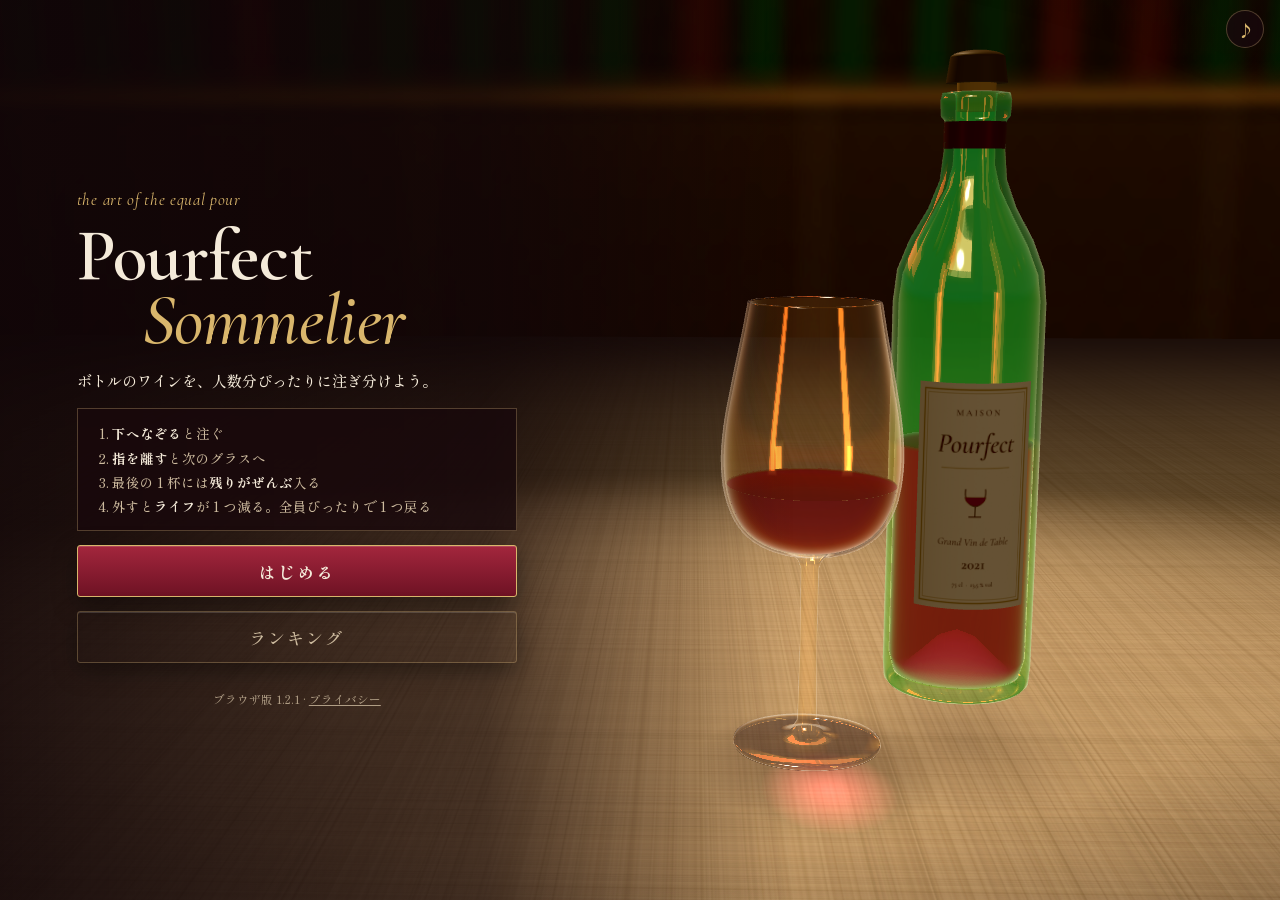
==== commit daceb67e: "ブラウザ版 Pourfect Sommelier（組み e7a5019d052c） Co-Authored-By: Claude Opus 5.5 <noreply@anthropic.com>" ====
--- a/index.html
+++ b/index.html
@@ -31,7 +31,7 @@
 <link rel="preload" href="assets/fonts/shippori-500.woff" as="font" type="font/woff" crossorigin>
 <link rel="preload" href="assets/fonts/shippori-700.woff" as="font" type="font/woff" crossorigin>
 <link rel="preload" href="assets/fonts/cormorant.woff" as="font" type="font/woff" crossorigin>
-<link rel="stylesheet" href="v/42f7549e5317/app.css">
+<link rel="stylesheet" href="v/e7a5019d052c/app.css">
 </head>
 <body>
 <div id="app">
@@ -93,7 +93,7 @@
 <script>
 window.__psLoadTimer = setTimeout(function(){ if (window.__ps || document.getElementById('err')) return; var d = document.createElement('pre'); d.id = 'loadErr'; d.textContent = '3D の部品（three.js）の読み込みに時間がかかっています。しばらく待っても始まらないときは、通信を確かめてページを開き直してください。'; document.getElementById('app').appendChild(d); }, 12000);
 </script>
-<script src="v/42f7549e5317/js/web.js"></script>
-<script type="module" src="v/42f7549e5317/js/app.js"></script>
+<script src="v/e7a5019d052c/js/web.js"></script>
+<script type="module" src="v/e7a5019d052c/js/app.js"></script>
 </body>
 </html>
--- a/v/e7a5019d052c/app.css
+++ b/v/e7a5019d052c/app.css
@@ -0,0 +1,247 @@
+@font-face{font-family:'Shippori Mincho';font-weight:500;font-display:swap;src:url('../../assets/fonts/shippori-500.woff') format('woff')}
+@font-face{font-family:'Shippori Mincho';font-weight:700;font-display:swap;src:url('../../assets/fonts/shippori-700.woff') format('woff')}
+@font-face{font-family:'Cormorant Garamond';font-style:normal;font-weight:300 700;font-display:swap;src:url('../../assets/fonts/cormorant.woff') format('woff')}
+@font-face{font-family:'Cormorant Garamond';font-style:italic;font-weight:300 700;font-display:swap;src:url('../../assets/fonts/cormorant-italic.woff') format('woff')}
+:root{
+  --night:#110608;
+  --panel:rgba(24,8,12,.80);
+  --panel-2:rgba(40,14,20,.86);
+  --line:rgba(222,190,128,.30);
+  --cream:#f4ead9;
+  --cream-2:#cdbb9f;
+  --brass:#d9b66c;
+  --brass-2:#9c7a3a;
+  --wine:#8b1a30;
+  --ok:#bfe09a;
+  --warn:#f2c879;
+  --bad:#ff8f7d;
+  --v-great:#f2c879;
+  --v-good:#bfe09a;
+  --v-ok:#e2d6c2;
+  --v-less:#ff8f7d;
+  --v-more:#f7a86f;
+  --v-none:#a8997f;
+  --f-latin:"Cormorant Garamond","Iowan Old Style","Palatino","Times New Roman",serif;
+  --f-jp:"Shippori Mincho","Hiragino Mincho ProN","Yu Mincho","Noto Serif JP",serif;
+  color-scheme:dark;
+}
+[hidden]{display:none!important}
+html,body{height:100%;margin:0;background:var(--night);color:var(--cream)}
+*,*::before,*::after{box-sizing:border-box}
+body{font-family:var(--f-jp);font-variant-numeric:lining-nums;overflow:hidden;overscroll-behavior:none;-webkit-user-select:none;user-select:none;-webkit-touch-callout:none;-webkit-tap-highlight-color:transparent}
+button{font-family:inherit;cursor:pointer;-webkit-tap-highlight-color:transparent}
+button:focus-visible{outline:2px solid var(--brass);outline-offset:3px}
+#app{position:fixed;inset:0;overflow:hidden;touch-action:none;background:var(--night)}
+#cv{position:absolute;inset:0;width:100%;height:100%;display:block;touch-action:none}
+#vig{position:absolute;inset:0;pointer-events:none;background:radial-gradient(120% 90% at 50% 46%,transparent 55%,rgba(8,2,4,.55) 100%)}
+#labels{position:absolute;inset:0;pointer-events:none;transition:opacity .25s ease-out}
+#labels.off{opacity:0}
+#hud{position:absolute;inset:0;pointer-events:none;display:flex;flex-direction:column;gap:8px;
+  padding-top:calc(env(safe-area-inset-top,0px) + 10px);padding-bottom:calc(env(safe-area-inset-bottom,0px) + 14px);
+  padding-left:max(16px,env(safe-area-inset-left,0px));padding-right:max(16px,env(safe-area-inset-right,0px))}
+.hrow{display:flex;justify-content:space-between;align-items:flex-start;gap:10px}
+.plaque{display:flex;align-items:baseline;gap:8px;padding:6px 14px 7px;border:1px solid var(--line);border-radius:3px;background:var(--panel);box-shadow:0 6px 18px rgba(0,0,0,.35)}
+.cap{font-family:var(--f-latin);font-weight:600;font-size:12px;letter-spacing:.22em;color:var(--brass)}
+.plaque b{font-family:var(--f-latin);font-weight:700;font-size:26px;line-height:1;font-variant-numeric:lining-nums tabular-nums}
+.plaque .sub{font-size:13px;color:var(--cream-2)}
+.plaque{white-space:nowrap}
+#btnSound{position:absolute;z-index:6;right:max(16px,env(safe-area-inset-right,0px));top:calc(env(safe-area-inset-top,0px) + 10px)}
+.iconbtn{pointer-events:auto;width:38px;height:38px;border-radius:50%;border:1px solid var(--line);background:var(--panel);color:var(--brass);font-size:17px;display:grid;place-items:center;padding:0}
+.iconbtn[aria-pressed="false"]{color:var(--cream-2);opacity:.6}
+.info{align-self:flex-start;font-size:13px;color:var(--cream-2);padding:4px 10px;border-left:2px solid var(--brass-2);background:linear-gradient(90deg,rgba(24,8,12,.7),transparent)}
+.info b{color:var(--cream);font-weight:700}
+.right{display:flex;align-self:stretch;margin-right:46px}   
+.plaque.lives{align-items:center;gap:4px}
+.lives{display:inline-flex;gap:4px;vertical-align:-3px}
+.lf svg{display:block;width:17px;height:17px;fill:transparent;stroke:var(--brass-2);stroke-width:1.7;stroke-linejoin:round}
+.lf.on svg{fill:#b3243f;stroke:var(--brass)}
+.lf.lost svg{animation:lflost .8s .35s ease-out both}
+.lf.gain svg{animation:lfgain .7s .35s cubic-bezier(.2,1.4,.4,1) both}
+@keyframes lflost{0%{fill:#b3243f;stroke:var(--brass);transform:scale(1)}40%{fill:var(--bad);stroke:var(--bad);transform:scale(1.6) rotate(-14deg)}100%{fill:transparent;stroke:var(--brass-2);transform:scale(1)}}
+@keyframes lfgain{0%{fill:transparent;stroke:var(--brass-2);transform:scale(.6)}60%{fill:var(--v-great);stroke:var(--v-great);transform:scale(1.5)}100%{fill:#b3243f;stroke:var(--brass);transform:scale(1)}}
+#hud .info,#hud .dots{transition:opacity .3s ease-out}
+#hud.judging .info,#hud.judging .dots{opacity:0}
+.dots{display:flex;gap:7px;align-items:center;flex-wrap:wrap}
+.dot{width:13px;height:13px;border-radius:50%;border:1.5px solid var(--cream-2);opacity:.7}
+.dot.done{background:var(--wine-dot,#9b1d33);border-color:var(--brass);opacity:1}
+.dot.cur{border-color:var(--brass);box-shadow:0 0 0 3px rgba(217,182,108,.25);opacity:1}
+.dot.auto{border-style:dashed}
+.spacer{flex:1}
+.hint{align-self:center;max-width:min(92%,420px);text-align:center;font-size:14px;line-height:1.6;padding:8px 16px;border-radius:999px;background:var(--panel);border:1px solid var(--line);transition:opacity .3s}
+.hint:empty{opacity:0}
+.hint b{color:var(--brass)}
+.nb{display:inline-block}
+.screen{position:absolute;inset:0;display:flex;flex-direction:column;justify-content:flex-end;align-items:center;
+  padding-top:calc(env(safe-area-inset-top,0px) + 24px);padding-bottom:calc(env(safe-area-inset-bottom,0px) + 28px);
+  padding-left:max(16px,env(safe-area-inset-left,0px));padding-right:max(16px,env(safe-area-inset-right,0px));
+  background:linear-gradient(180deg,rgba(17,6,8,.0) 30%,rgba(17,6,8,.72) 70%,rgba(17,6,8,.92))}
+.tt{width:min(100%,440px);display:flex;flex-direction:column;gap:14px}
+.eyebrow{margin:0;font-family:var(--f-latin);font-style:italic;font-size:17px;color:var(--brass);letter-spacing:.04em}
+h1{margin:0;font-family:var(--f-latin);font-weight:600;font-size:clamp(46px,13vw,72px);line-height:.9;letter-spacing:-.01em;text-wrap:balance}
+h1 i{font-weight:500;color:var(--brass);display:block;padding-left:.9em}
+.lead{margin:0;font-size:15px;line-height:1.8;color:var(--cream)}
+.how{margin:0;padding:12px 14px 12px 34px;font-size:13.5px;line-height:1.8;color:var(--cream-2);border:1px solid var(--line);background:var(--panel)}
+.how b{color:var(--cream)}
+.btn{pointer-events:auto;align-self:stretch;min-height:52px;border-radius:3px;border:1px solid var(--brass);background:linear-gradient(180deg,#a3263d,#6e1224);color:var(--cream);font-size:17px;font-weight:700;letter-spacing:.12em;box-shadow:0 8px 24px rgba(0,0,0,.4),inset 0 1px 0 rgba(255,255,255,.15)}
+.btn:active{transform:translateY(1px);filter:brightness(.92)}
+.btn.ghost{background:transparent;border-color:var(--line);color:var(--cream-2);font-weight:500}
+.best{margin:0;text-align:center;font-size:13px;color:var(--cream-2);font-variant-numeric:lining-nums tabular-nums}
+.card{position:absolute;left:50%;bottom:calc(env(safe-area-inset-bottom,0px) + 18px);transform:translateX(-50%);
+  width:min(calc(100% - 32px),460px);display:flex;flex-direction:column;gap:10px;padding:18px 18px 16px;
+  background:var(--panel-2);border:1px solid var(--line);border-radius:4px;box-shadow:0 18px 50px rgba(0,0,0,.55);
+  -webkit-backdrop-filter:blur(6px);backdrop-filter:blur(6px);animation:rise .45s cubic-bezier(.2,.8,.2,1)}
+@keyframes rise{from{opacity:0;transform:translate(-50%,24px)}to{opacity:1;transform:translate(-50%,0)}}
+.card h2{margin:0;font-size:22px;line-height:1.35;text-wrap:balance}
+.card .sub{margin:0;font-size:13.5px;color:var(--cream-2);line-height:1.6}
+.note{margin:0;font-size:12.5px;line-height:1.6;color:var(--cream-2)}
+.note b{color:#cfe6ff;font-weight:700}
+.legend{display:flex;justify-content:center;gap:16px;font-size:11.5px;color:var(--cream-2)}
+.legend i{display:inline-block;vertical-align:middle;margin-right:5px}
+.legend .lg-t{width:16px;height:2px;background:var(--brass)}
+.legend .lg-b{width:14px;height:9px;background:rgba(217,182,108,.16);border-top:1px dashed rgba(217,182,108,.5);border-bottom:1px dashed rgba(217,182,108,.5)}
+.bars{display:flex;gap:6px;align-items:flex-end;justify-content:center;padding:6px 0 0}
+.bar{flex:1;max-width:56px;min-width:0;display:flex;flex-direction:column;align-items:center;gap:3px}
+.col{position:relative;width:100%;height:92px;border-bottom:1px solid var(--line)}
+.band{position:absolute;left:0;right:0;background:rgba(217,182,108,.16);border-top:1px dashed rgba(217,182,108,.5);border-bottom:1px dashed rgba(217,182,108,.5)}
+.tgt{position:absolute;left:-2px;right:-2px;height:1px;background:var(--brass)}
+.fill{position:absolute;left:22%;right:22%;bottom:0;border-radius:2px 2px 0 0;background:linear-gradient(180deg,#c2304b,#6d0f22)}
+.fill.white{background:linear-gradient(180deg,#f0dd8e,#b99a3e)}
+.fill.rose{background:linear-gradient(180deg,#f6a1a6,#c4566a)}
+.ml{font-family:var(--f-latin);font-weight:700;font-size:15px;font-variant-numeric:lining-nums tabular-nums}
+.dv{font-size:11px;font-variant-numeric:lining-nums tabular-nums}
+.ok{color:var(--ok)}.warn{color:var(--warn)}.bad{color:var(--bad)}
+.face{width:22px;height:22px}
+.v-great{color:var(--v-great)}.v-good{color:var(--v-good)}.v-ok{color:var(--v-ok)}.v-less{color:var(--v-less)}.v-more{color:var(--v-more)}.v-spill{color:var(--v-less)}.v-none{color:var(--v-none)}
+.lab .ml,.bar .ml{color:var(--cream)}
+.scoreline{display:flex;justify-content:space-between;align-items:baseline;flex-wrap:wrap;gap:2px 10px;font-size:14px;color:var(--cream-2);border-top:1px solid var(--line);padding-top:8px}
+.scoreline b{font-family:var(--f-latin);font-size:20px;color:var(--cream);font-variant-numeric:lining-nums tabular-nums}
+.newrec{font-style:normal;font-weight:700;color:var(--brass);letter-spacing:.08em}
+.btns{display:flex;flex-direction:column;gap:8px}
+.fold{display:grid;grid-template-rows:1fr;transition:grid-template-rows .45s cubic-bezier(.2,.8,.2,1),margin-top .45s cubic-bezier(.2,.8,.2,1),opacity .3s ease-out}
+.fold>div{min-height:0;overflow:hidden;display:flex;flex-direction:column;gap:10px}
+.card.open .fold>div{overflow:visible}
+.card.judging .fold{grid-template-rows:0fr;margin-top:-10px;opacity:0}
+.bar:not(.done) .face,.bar:not(.done) .dv{visibility:hidden}
+.band{transition:background-color .15s ease-out,border-color .15s ease-out}
+.bar.now .col{border-bottom-color:var(--brass)}
+.col.in .band{background:rgba(217,182,108,.36);border-color:var(--brass)}
+.col.over .band{background:rgba(255,143,125,.22);border-color:var(--bad)}
+.col.hit .band{animation:bandhit .55s ease-out}
+.col.miss{animation:shake .38s ease-out}
+.col.miss .band{background:rgba(255,143,125,.13);border-color:rgba(255,143,125,.7)}
+.col.miss.lo .band{border-bottom:2px solid var(--bad)}
+.col.miss.hi .band{border-top:2px solid var(--bad)}
+.bar.done .face{animation:pop2 .32s cubic-bezier(.2,1.4,.4,1)}
+@keyframes bandhit{0%{background:rgba(242,200,121,.8)}100%{background:rgba(217,182,108,.16)}}
+@keyframes shake{0%,100%{transform:translateX(0)}20%{transform:translateX(-4px)}45%{transform:translateX(3px)}70%{transform:translateX(-2px)}}
+@keyframes pop2{from{opacity:0;transform:scale(.4)}to{opacity:1;transform:scale(1)}}
+#glow{position:absolute;inset:0;pointer-events:none;opacity:0;background:radial-gradient(95% 62% at 50% 34%,rgba(255,226,160,.36),rgba(242,200,121,.12) 50%,transparent 76%);mix-blend-mode:screen}
+#app.pourfect #glow{animation:glow 1.9s ease-out both}
+@keyframes glow{0%{opacity:0}12%{opacity:1}100%{opacity:0}}
+#app.pourfect #rTitle{background:linear-gradient(100deg,var(--brass) 0%,#fff3cf 42%,var(--brass) 58%,#f2c879 100%);background-size:230% 100%;-webkit-background-clip:text;background-clip:text;color:transparent;animation:shimmer 2.4s ease-in-out infinite}
+@keyframes shimmer{0%{background-position:125% 0}100%{background-position:-105% 0}}
+.spark{position:absolute;width:16px;height:16px;margin:-8px 0 0 -8px;opacity:0;background:radial-gradient(circle,#fffbe8 0 20%,#f2c879 45%,rgba(242,200,121,0) 72%);
+  clip-path:polygon(50% 0,59% 41%,100% 50%,59% 59%,50% 100%,41% 59%,0 50%,41% 41%);animation:spark 1.1s ease-out both}
+@keyframes spark{0%{opacity:0;transform:translateY(6px) scale(.2) rotate(0)}30%{opacity:1;transform:translateY(-4px) scale(1.25) rotate(35deg)}100%{opacity:0;transform:translateY(-26px) scale(.35) rotate(90deg)}}
+.lab{position:absolute;transform:translate(-50%,-100%);display:flex;flex-direction:column;align-items:center;gap:2px;padding:5px 8px 4px;min-width:54px;
+  background:var(--panel);border:1px solid var(--line);border-radius:3px;font-size:11px;white-space:nowrap;animation:pop .35s cubic-bezier(.2,1.4,.4,1)}
+.lab .ml{font-size:16px}
+.lab .face{width:20px;height:20px}
+#labels.compact .lab{min-width:0;padding:3px 5px 2px}
+#labels.compact .lab .w{display:none}
+#labels.compact .lab{padding:3px}
+.lab.wait,#labels.compact .lab.wait{min-width:0;width:10px;height:10px;padding:0;border:0;border-radius:50%;background:var(--brass);box-shadow:0 0 0 4px rgba(217,182,108,.25);animation:waitp .45s ease-in-out infinite alternate}
+.lab.wait>*{display:none}
+@keyframes waitp{from{opacity:.45}to{opacity:1}}
+@keyframes pop{from{opacity:0;transform:translate(-50%,-80%) scale(.7)}to{opacity:1;transform:translate(-50%,-100%) scale(1)}}
+#dbg{position:absolute;left:max(16px,env(safe-area-inset-left,0px));bottom:calc(env(safe-area-inset-bottom,0px) + 70px);margin:0;padding:6px 8px;font:11px/1.45 ui-monospace,Menlo,monospace;background:rgba(0,0,0,.6);color:#cfe;pointer-events:none;white-space:pre}
+#err,#loadErr{position:absolute;inset:auto 16px 16px;padding:12px;background:#400;color:#fff;font:12px/1.5 ui-monospace,Menlo,monospace;white-space:pre-wrap}
+#err.soft{z-index:9;bottom:calc(env(safe-area-inset-bottom,0px) + 16px);margin:0;padding:10px 14px;border:1px solid var(--bad);border-radius:3px;background:#2a0f15;color:var(--cream);font:12.5px/1.6 var(--f-jp);text-align:center;cursor:pointer;box-shadow:0 12px 30px rgba(0,0,0,.5);animation:rise2 .3s cubic-bezier(.2,.8,.2,1)}
+@keyframes rise2{from{opacity:0;transform:translateY(10px)}to{opacity:1;transform:none}}
+@media (min-aspect-ratio:1/1) and (min-width:700px){
+  .screen{align-items:flex-start;justify-content:center;padding-left:max(6vw,env(safe-area-inset-left,0px));background:linear-gradient(90deg,rgba(17,6,8,.92) 0%,rgba(17,6,8,.7) 38%,rgba(17,6,8,0) 62%)}
+}
+@media (prefers-reduced-motion:reduce){.card,.lab,.spark,#err.soft,.lf.lost svg,.lf.gain svg,.col.miss,.col.hit .band,.bar.done .face,#app.pourfect #glow,#app.pourfect #rTitle{animation:none}.fold{transition:none}}
+.ps-foot{margin:0;text-align:center;font-size:11.5px;color:var(--cream-2);opacity:.8}
+.ps-foot a{color:inherit;pointer-events:auto}
+.ps-foot button{border:0;background:none;font:inherit;color:inherit;text-decoration:underline;text-underline-offset:2px;pointer-events:auto;padding:10px 6px;margin:-10px -6px}
+.ps-foot [hidden]{display:none}
+.st-body{display:grid;gap:10px;padding:4px 0 2px}
+.st-lead{margin:0;font-size:15px;line-height:1.7;text-align:center;text-wrap:balance}
+.ps-note{margin:0;text-align:center;font-size:12px;color:var(--warn)}
+.ps-row2{display:flex;gap:8px}
+.ps-row2 .btn{flex:1;min-width:0;min-height:46px;padding:0 6px;font-size:14px;letter-spacing:.04em;white-space:nowrap}
+@media (max-width:370px){.ps-row2 .btn{font-size:12.5px;letter-spacing:0}}
+.rk-status{margin:0;font-size:13px;line-height:1.5;color:var(--brass);text-align:center}
+.rk-overlay{position:absolute;inset:0;z-index:8;display:flex;align-items:center;justify-content:center;
+  padding:calc(env(safe-area-inset-top,0px) + 16px) max(16px,env(safe-area-inset-right,0px)) calc(env(safe-area-inset-bottom,0px) + 16px) max(16px,env(safe-area-inset-left,0px));
+  background:rgba(10,3,5,.74);-webkit-backdrop-filter:blur(3px);backdrop-filter:blur(3px)}
+.rsheet{position:relative;width:min(100%,460px);max-height:100%;display:flex;flex-direction:column;gap:8px;padding:18px 18px 16px;
+  background:var(--panel-2);border:1px solid var(--line);border-radius:4px;box-shadow:0 18px 50px rgba(0,0,0,.6);animation:rkin .3s cubic-bezier(.2,.8,.2,1)}
+@keyframes rkin{from{opacity:0;transform:translateY(16px)}to{opacity:1;transform:none}}
+.rsheet .cap{margin:0}
+.rsheet h2{margin:0;font-size:22px;line-height:1.35}
+#rankBody{flex:1;min-height:120px;overflow-y:auto;overscroll-behavior:contain;touch-action:pan-y;-webkit-overflow-scrolling:touch;display:flex;flex-direction:column;gap:8px;padding-right:2px;
+  --more:0px;-webkit-mask-image:linear-gradient(to bottom,#000 calc(100% - var(--more)),transparent);mask-image:linear-gradient(to bottom,#000 calc(100% - var(--more)),transparent)}
+.rk-close{flex:none}
+.rk-empty{margin:0;padding:26px 0;font-size:14px;color:var(--cream-2);text-align:center}
+.rk-head{display:flex;justify-content:space-between;align-items:center;gap:8px;font-size:13px;color:var(--cream-2)}
+.rk-link{pointer-events:auto;border:0;background:none;padding:6px 4px;color:var(--cream-2);font-size:13px;text-decoration:underline;text-underline-offset:3px}
+.rk-list{list-style:none;margin:0;padding:0;display:grid;gap:4px}
+.rk-row{display:grid;grid-template-columns:34px minmax(0,1fr) auto;align-items:baseline;gap:10px;padding:8px 12px;border:1px solid var(--line);border-radius:3px;background:rgba(0,0,0,.18)}
+.rk-row.mine{border-color:var(--brass);background:rgba(217,182,108,.14)}
+.rk-row.tap{cursor:pointer}
+.rk-row.tap:focus-visible{outline:2px solid var(--brass);outline-offset:1px}
+.rk-rank{font-family:var(--f-latin);font-weight:700;font-size:20px;line-height:1;color:var(--brass);text-align:center;font-variant-numeric:lining-nums tabular-nums}
+.rk-name{font-size:15px;color:var(--cream);overflow:hidden;white-space:nowrap;text-overflow:ellipsis}
+.rk-sys{font-family:"Hiragino Mincho ProN","Yu Mincho","Noto Serif JP",serif}
+.rk-score{font-size:12px;color:var(--cream-2);white-space:nowrap}
+.rk-score b{font-family:var(--f-latin);font-weight:700;font-size:22px;line-height:1;color:var(--cream);font-variant-numeric:lining-nums tabular-nums}
+.rk-detail{grid-column:1/-1;display:grid;gap:8px;padding-top:6px}
+.rk-menu{display:flex;flex-wrap:wrap;gap:6px}
+.rk-menu button{border:1px solid var(--line);border-radius:999px;background:transparent;color:var(--cream);padding:7px 11px;font-size:12px}
+.rk-small{margin:0;font-size:12px;line-height:1.6;color:var(--cream-2);text-align:center;text-wrap:balance}
+.rk-mine{margin:4px 0 0;font-size:14px;font-weight:700;color:var(--brass);text-align:center}
+.rk-join{display:grid;gap:8px}
+.rk-lead{margin:0;font-size:15px;font-weight:700;text-align:center}
+.rk-input{width:100%;font:inherit;font-size:18px;font-weight:700;padding:11px 14px;border:1px solid var(--brass);border-radius:3px;background:rgba(0,0,0,.3);color:var(--cream);-webkit-user-select:text;user-select:text;touch-action:manipulation}
+.rk-input::placeholder{color:var(--cream-2);opacity:.6}
+.rk-count{font-size:12px;color:var(--cream-2);text-align:right}
+.rk-count.over{color:var(--bad)}
+.rk-terms{max-height:24vh;overflow:auto;padding:8px 12px;border:1px solid var(--line);border-radius:3px;background:rgba(0,0,0,.18);font-size:12px;line-height:1.6;color:var(--cream-2);touch-action:pan-y}
+.rk-terms b{color:var(--cream)}
+.rk-terms ul{margin:4px 0 0;padding-left:1.2em;display:grid;gap:4px}
+.rk-terms li{text-wrap:pretty}
+.rk-terms li.new{color:var(--cream)}
+.rk-new{display:inline-block;margin-right:6px;padding:0 6px;border:1px solid var(--brass);border-radius:2px;color:var(--brass);font-size:11px;line-height:1.5;font-weight:700}
+.rk-join.renaming .rk-terms{max-height:14vh}
+.rk-agree{display:flex;align-items:center;gap:8px;min-height:44px;font-size:14px;color:var(--cream)}
+.rk-agree input{width:22px;height:22px;flex:none;accent-color:var(--brass)}
+.rk-error{margin:0;min-height:1.2em;font-size:13px;color:var(--bad);text-align:center}
+.rk-danger{width:100%;border:1px solid var(--bad);border-radius:3px;background:transparent;color:var(--bad);padding:11px 6px;font-size:14px}
+.rk-id{margin:0;font-size:10px;color:var(--cream-2);word-break:break-all;-webkit-user-select:text;user-select:text}
+.rk-note{margin-top:4px;padding:7px 10px;border-radius:999px;background:var(--brass);color:#2a1206;font-size:12px;font-weight:700;text-align:center}
+.rsheet button:disabled{opacity:.55}
+#psQuit{position:absolute;right:calc(max(16px,env(safe-area-inset-right,0px)) + 46px);top:calc(env(safe-area-inset-top,0px) + 10px);font-size:20px;line-height:1;transition:opacity .25s ease-out}
+#psQuit:disabled{opacity:.25;cursor:default}
+#app.ps-quit .right{margin-right:92px}
+@media (prefers-reduced-motion:reduce){.rsheet{animation:none}}
+.screen{justify-content:safe flex-end;overflow-y:auto;touch-action:pan-y}
+.card{max-height:calc(100% - env(safe-area-inset-top,0px) - 24px);overflow-y:auto;overscroll-behavior:contain;touch-action:pan-y}
+@media (min-aspect-ratio:1/1) and (min-width:700px){.screen{justify-content:safe center}}
+@media (max-height:640px){
+  .tt{gap:9px}
+  .eyebrow{font-size:14px}
+  h1{font-size:clamp(38px,11vw,54px)}
+  .lead{font-size:14px;line-height:1.6}
+  .how{padding:8px 12px 8px 30px;font-size:12.5px;line-height:1.6}
+  .tt .btn,.card .btn{min-height:44px}
+  .ps-row2 .btn{min-height:42px}
+  .card{gap:8px;padding:14px 16px 12px}
+  .screen{padding-top:calc(env(safe-area-inset-top,0px) + 14px);padding-bottom:calc(env(safe-area-inset-bottom,0px) + 16px)}
+}
+@media (max-height:430px){
+  .eyebrow{display:none}
+  h1{font-size:40px}
+  .how{line-height:1.45}
+}
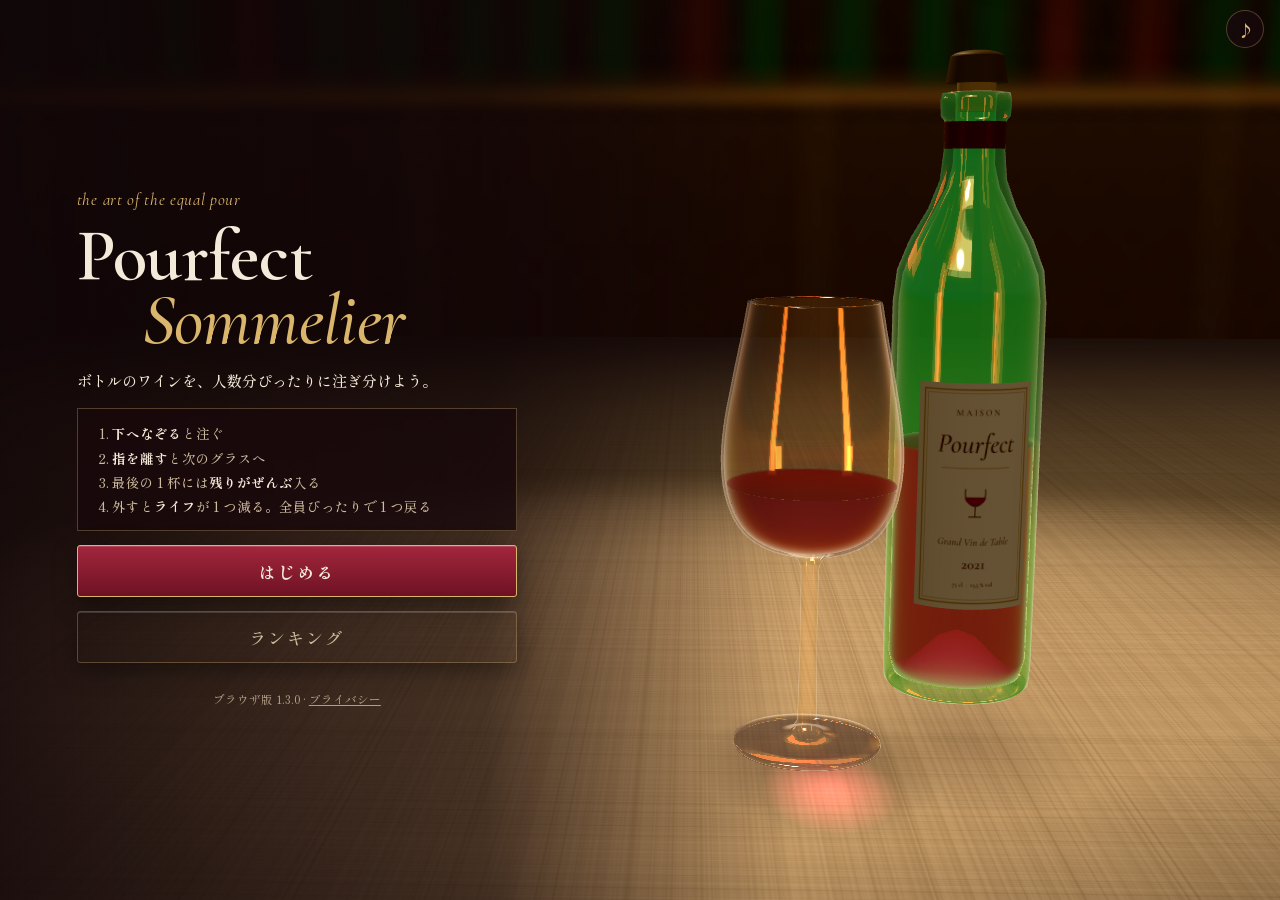
==== commit c5acf57d: "ブラウザ版 Pourfect Sommelier（組み 8fcd9d925b94） Co-Authored-By: Claude Opus 5.5 <noreply@anthropic.com>" ====
--- a/index.html
+++ b/index.html
@@ -31,7 +31,7 @@
 <link rel="preload" href="assets/fonts/shippori-500.woff" as="font" type="font/woff" crossorigin>
 <link rel="preload" href="assets/fonts/shippori-700.woff" as="font" type="font/woff" crossorigin>
 <link rel="preload" href="assets/fonts/cormorant.woff" as="font" type="font/woff" crossorigin>
-<link rel="stylesheet" href="v/e7a5019d052c/app.css">
+<link rel="stylesheet" href="v/8fcd9d925b94/app.css">
 </head>
 <body>
 <div id="app">
@@ -93,7 +93,7 @@
 <script>
 window.__psLoadTimer = setTimeout(function(){ if (window.__ps || document.getElementById('err')) return; var d = document.createElement('pre'); d.id = 'loadErr'; d.textContent = '3D の部品（three.js）の読み込みに時間がかかっています。しばらく待っても始まらないときは、通信を確かめてページを開き直してください。'; document.getElementById('app').appendChild(d); }, 12000);
 </script>
-<script src="v/e7a5019d052c/js/web.js"></script>
-<script type="module" src="v/e7a5019d052c/js/app.js"></script>
+<script src="v/8fcd9d925b94/js/web.js"></script>
+<script type="module" src="v/8fcd9d925b94/js/app.js"></script>
 </body>
 </html>
--- a/v/8fcd9d925b94/app.css
+++ b/v/8fcd9d925b94/app.css
@@ -0,0 +1,271 @@
+@font-face{font-family:'Shippori Mincho';font-weight:500;font-display:swap;src:url('../../assets/fonts/shippori-500.woff') format('woff')}
+@font-face{font-family:'Shippori Mincho';font-weight:700;font-display:swap;src:url('../../assets/fonts/shippori-700.woff') format('woff')}
+@font-face{font-family:'Cormorant Garamond';font-style:normal;font-weight:300 700;font-display:swap;src:url('../../assets/fonts/cormorant.woff') format('woff')}
+@font-face{font-family:'Cormorant Garamond';font-style:italic;font-weight:300 700;font-display:swap;src:url('../../assets/fonts/cormorant-italic.woff') format('woff')}
+:root{
+  --night:#110608;
+  --panel:rgba(24,8,12,.80);
+  --panel-2:rgba(40,14,20,.86);
+  --line:rgba(222,190,128,.30);
+  --cream:#f4ead9;
+  --cream-2:#cdbb9f;
+  --brass:#d9b66c;
+  --brass-2:#9c7a3a;
+  --wine:#8b1a30;
+  --ok:#bfe09a;
+  --warn:#f2c879;
+  --bad:#ff8f7d;
+  --v-great:#f2c879;
+  --v-good:#bfe09a;
+  --v-ok:#e2d6c2;
+  --v-less:#ff8f7d;
+  --v-more:#f7a86f;
+  --v-none:#a8997f;
+  --f-latin:"Cormorant Garamond","Iowan Old Style","Palatino","Times New Roman",serif;
+  --f-jp:"Shippori Mincho","Hiragino Mincho ProN","Yu Mincho","Noto Serif JP",serif;
+  color-scheme:dark;
+}
+[hidden]{display:none!important}
+html,body{height:100%;margin:0;background:var(--night);color:var(--cream)}
+*,*::before,*::after{box-sizing:border-box}
+body{font-family:var(--f-jp);font-variant-numeric:lining-nums;overflow:hidden;overscroll-behavior:none;-webkit-user-select:none;user-select:none;-webkit-touch-callout:none;-webkit-tap-highlight-color:transparent}
+button{font-family:inherit;cursor:pointer;-webkit-tap-highlight-color:transparent}
+button:focus-visible{outline:2px solid var(--brass);outline-offset:3px}
+#app{position:fixed;inset:0;overflow:hidden;touch-action:none;background:var(--night)}
+#cv{position:absolute;inset:0;width:100%;height:100%;display:block;touch-action:none}
+#vig{position:absolute;inset:0;pointer-events:none;background:radial-gradient(120% 90% at 50% 46%,transparent 55%,rgba(8,2,4,.55) 100%)}
+#labels{position:absolute;inset:0;pointer-events:none;transition:opacity .25s ease-out}
+#labels.off{opacity:0}
+#hud{position:absolute;inset:0;pointer-events:none;display:flex;flex-direction:column;gap:8px;
+  padding-top:calc(env(safe-area-inset-top,0px) + 10px);padding-bottom:calc(env(safe-area-inset-bottom,0px) + 14px);
+  padding-left:max(16px,env(safe-area-inset-left,0px));padding-right:max(16px,env(safe-area-inset-right,0px))}
+.hrow{display:flex;justify-content:space-between;align-items:flex-start;gap:10px}
+.plaque{display:flex;align-items:baseline;gap:8px;padding:6px 14px 7px;border:1px solid var(--line);border-radius:3px;background:var(--panel);box-shadow:0 6px 18px rgba(0,0,0,.35)}
+.cap{font-family:var(--f-latin);font-weight:600;font-size:12px;letter-spacing:.22em;color:var(--brass)}
+.plaque b{font-family:var(--f-latin);font-weight:700;font-size:26px;line-height:1;font-variant-numeric:lining-nums tabular-nums}
+.plaque .sub{font-size:13px;color:var(--cream-2)}
+.plaque{white-space:nowrap}
+#btnSound{position:absolute;z-index:6;right:max(16px,env(safe-area-inset-right,0px));top:calc(env(safe-area-inset-top,0px) + 10px)}
+.iconbtn{pointer-events:auto;width:38px;height:38px;border-radius:50%;border:1px solid var(--line);background:var(--panel);color:var(--brass);font-size:17px;display:grid;place-items:center;padding:0}
+.iconbtn[aria-pressed="false"]{color:var(--cream-2);opacity:.6}
+.info{align-self:flex-start;font-size:13px;color:var(--cream-2);padding:4px 10px;border-left:2px solid var(--brass-2);background:linear-gradient(90deg,rgba(24,8,12,.7),transparent)}
+.info b{color:var(--cream);font-weight:700}
+.right{display:flex;align-self:stretch;margin-right:46px}   
+.plaque.lives{align-items:center;gap:4px}
+.lives{display:inline-flex;gap:4px;vertical-align:-3px}
+.lf svg{display:block;width:17px;height:17px;fill:transparent;stroke:var(--brass-2);stroke-width:1.7;stroke-linejoin:round}
+.lf.on svg{fill:#b3243f;stroke:var(--brass)}
+.lf.lost svg{animation:lflost .8s .35s ease-out both}
+.lf.gain svg{animation:lfgain .7s .35s cubic-bezier(.2,1.4,.4,1) both}
+@keyframes lflost{0%{fill:#b3243f;stroke:var(--brass);transform:scale(1)}40%{fill:var(--bad);stroke:var(--bad);transform:scale(1.6) rotate(-14deg)}100%{fill:transparent;stroke:var(--brass-2);transform:scale(1)}}
+@keyframes lfgain{0%{fill:transparent;stroke:var(--brass-2);transform:scale(.6)}60%{fill:var(--v-great);stroke:var(--v-great);transform:scale(1.5)}100%{fill:#b3243f;stroke:var(--brass);transform:scale(1)}}
+#hud .info,#hud .dots{transition:opacity .3s ease-out}
+#hud.judging .info,#hud.judging .dots{opacity:0}
+.dots{display:flex;gap:7px;align-items:center;flex-wrap:wrap}
+.dot{width:13px;height:13px;border-radius:50%;border:1.5px solid var(--cream-2);opacity:.7}
+.dot.done{background:var(--wine-dot,#9b1d33);border-color:var(--brass);opacity:1}
+.dot.cur{border-color:var(--brass);box-shadow:0 0 0 3px rgba(217,182,108,.25);opacity:1}
+.dot.auto{border-style:dashed}
+.spacer{flex:1}
+.hint{align-self:center;max-width:min(92%,420px);text-align:center;font-size:14px;line-height:1.6;padding:8px 16px;border-radius:999px;background:var(--panel);border:1px solid var(--line);transition:opacity .3s}
+.hint:empty{opacity:0}
+.hint b{color:var(--brass)}
+.nb{display:inline-block}
+.screen{position:absolute;inset:0;display:flex;flex-direction:column;justify-content:flex-end;align-items:center;
+  padding-top:calc(env(safe-area-inset-top,0px) + 24px);padding-bottom:calc(env(safe-area-inset-bottom,0px) + 28px);
+  padding-left:max(16px,env(safe-area-inset-left,0px));padding-right:max(16px,env(safe-area-inset-right,0px));
+  background:linear-gradient(180deg,rgba(17,6,8,.0) 30%,rgba(17,6,8,.72) 70%,rgba(17,6,8,.92))}
+.tt{width:min(100%,440px);display:flex;flex-direction:column;gap:14px}
+.eyebrow{margin:0;font-family:var(--f-latin);font-style:italic;font-size:17px;color:var(--brass);letter-spacing:.04em}
+h1{margin:0;font-family:var(--f-latin);font-weight:600;font-size:clamp(46px,13vw,72px);line-height:.9;letter-spacing:-.01em;text-wrap:balance}
+h1 i{font-weight:500;color:var(--brass);display:block;padding-left:.9em}
+.lead{margin:0;font-size:15px;line-height:1.8;color:var(--cream)}
+.how{margin:0;padding:12px 14px 12px 34px;font-size:13.5px;line-height:1.8;color:var(--cream-2);border:1px solid var(--line);background:var(--panel)}
+.how b{color:var(--cream)}
+.btn{pointer-events:auto;align-self:stretch;min-height:52px;border-radius:3px;border:1px solid var(--brass);background:linear-gradient(180deg,#a3263d,#6e1224);color:var(--cream);font-size:17px;font-weight:700;letter-spacing:.12em;box-shadow:0 8px 24px rgba(0,0,0,.4),inset 0 1px 0 rgba(255,255,255,.15)}
+.btn:active{transform:translateY(1px);filter:brightness(.92)}
+.btn.ghost{background:transparent;border-color:var(--line);color:var(--cream-2);font-weight:500}
+.best{margin:0;text-align:center;font-size:13px;color:var(--cream-2);font-variant-numeric:lining-nums tabular-nums}
+.card{position:absolute;left:50%;bottom:calc(env(safe-area-inset-bottom,0px) + 18px);transform:translateX(-50%);
+  width:min(calc(100% - 32px),460px);display:flex;flex-direction:column;gap:10px;padding:18px 18px 16px;
+  background:var(--panel-2);border:1px solid var(--line);border-radius:4px;box-shadow:0 18px 50px rgba(0,0,0,.55);
+  -webkit-backdrop-filter:blur(6px);backdrop-filter:blur(6px);animation:rise .45s cubic-bezier(.2,.8,.2,1)}
+@keyframes rise{from{opacity:0;transform:translate(-50%,24px)}to{opacity:1;transform:translate(-50%,0)}}
+.card h2{margin:0;font-size:22px;line-height:1.35;text-wrap:balance}
+.card .sub{margin:0;font-size:13.5px;color:var(--cream-2);line-height:1.6}
+.note{margin:0;font-size:12.5px;line-height:1.6;color:var(--cream-2)}
+.note b{color:#cfe6ff;font-weight:700}
+.legend{display:flex;justify-content:center;gap:16px;font-size:11.5px;color:var(--cream-2)}
+.legend i{display:inline-block;vertical-align:middle;margin-right:5px}
+.legend .lg-t{width:16px;height:2px;background:var(--brass)}
+.legend .lg-b{width:14px;height:9px;background:rgba(217,182,108,.16);border-top:1px dashed rgba(217,182,108,.5);border-bottom:1px dashed rgba(217,182,108,.5)}
+.bars{display:flex;gap:6px;align-items:flex-end;justify-content:center;padding:6px 0 0}
+.bar{flex:1;max-width:56px;min-width:0;display:flex;flex-direction:column;align-items:center;gap:3px}
+.col{position:relative;width:100%;height:92px;border-bottom:1px solid var(--line)}
+.band{position:absolute;left:0;right:0;background:rgba(217,182,108,.16);border-top:1px dashed rgba(217,182,108,.5);border-bottom:1px dashed rgba(217,182,108,.5)}
+.tgt{position:absolute;left:-2px;right:-2px;height:1px;background:var(--brass)}
+.fill{position:absolute;left:22%;right:22%;bottom:0;border-radius:2px 2px 0 0;background:linear-gradient(180deg,#c2304b,#6d0f22)}
+.fill.white{background:linear-gradient(180deg,#f0dd8e,#b99a3e)}
+.fill.rose{background:linear-gradient(180deg,#f6a1a6,#c4566a)}
+.ml{font-family:var(--f-latin);font-weight:700;font-size:15px;font-variant-numeric:lining-nums tabular-nums}
+.dv{font-size:11px;font-variant-numeric:lining-nums tabular-nums}
+.ok{color:var(--ok)}.warn{color:var(--warn)}.bad{color:var(--bad)}
+.face{width:22px;height:22px}
+.v-great{color:var(--v-great)}.v-good{color:var(--v-good)}.v-ok{color:var(--v-ok)}.v-less{color:var(--v-less)}.v-more{color:var(--v-more)}.v-spill{color:var(--v-less)}.v-none{color:var(--v-none)}
+.lab .ml,.bar .ml{color:var(--cream)}
+.scoreline{display:flex;justify-content:space-between;align-items:baseline;flex-wrap:wrap;gap:2px 10px;font-size:14px;color:var(--cream-2);border-top:1px solid var(--line);padding-top:8px}
+.scoreline b{font-family:var(--f-latin);font-size:20px;color:var(--cream);font-variant-numeric:lining-nums tabular-nums}
+.newrec{font-style:normal;font-weight:700;color:var(--brass);letter-spacing:.08em}
+.btns{display:flex;flex-direction:column;gap:8px}
+.fold{display:grid;grid-template-rows:1fr;transition:grid-template-rows .45s cubic-bezier(.2,.8,.2,1),margin-top .45s cubic-bezier(.2,.8,.2,1),opacity .3s ease-out}
+.fold>div{min-height:0;overflow:hidden;display:flex;flex-direction:column;gap:10px}
+.card.open .fold>div{overflow:visible}
+.card.judging .fold{grid-template-rows:0fr;margin-top:-10px;opacity:0}
+.bar:not(.done) .face,.bar:not(.done) .dv{visibility:hidden}
+.band{transition:background-color .15s ease-out,border-color .15s ease-out}
+.bar.now .col{border-bottom-color:var(--brass)}
+.col.in .band{background:rgba(217,182,108,.36);border-color:var(--brass)}
+.col.over .band{background:rgba(255,143,125,.22);border-color:var(--bad)}
+.col.hit .band{animation:bandhit .55s ease-out}
+.col.miss{animation:shake .38s ease-out}
+.col.miss .band{background:rgba(255,143,125,.13);border-color:rgba(255,143,125,.7)}
+.col.miss.lo .band{border-bottom:2px solid var(--bad)}
+.col.miss.hi .band{border-top:2px solid var(--bad)}
+.bar.done .face{animation:pop2 .32s cubic-bezier(.2,1.4,.4,1)}
+@keyframes bandhit{0%{background:rgba(242,200,121,.8)}100%{background:rgba(217,182,108,.16)}}
+@keyframes shake{0%,100%{transform:translateX(0)}20%{transform:translateX(-4px)}45%{transform:translateX(3px)}70%{transform:translateX(-2px)}}
+@keyframes pop2{from{opacity:0;transform:scale(.4)}to{opacity:1;transform:scale(1)}}
+#glow{position:absolute;inset:0;pointer-events:none;opacity:0;background:radial-gradient(95% 62% at 50% 34%,rgba(255,226,160,.36),rgba(242,200,121,.12) 50%,transparent 76%);mix-blend-mode:screen}
+#app.pourfect #glow{animation:glow 1.9s ease-out both}
+@keyframes glow{0%{opacity:0}12%{opacity:1}100%{opacity:0}}
+#app.pourfect #rTitle{background:linear-gradient(100deg,var(--brass) 0%,#fff3cf 42%,var(--brass) 58%,#f2c879 100%);background-size:230% 100%;-webkit-background-clip:text;background-clip:text;color:transparent;animation:shimmer 2.4s ease-in-out infinite}
+@keyframes shimmer{0%{background-position:125% 0}100%{background-position:-105% 0}}
+.spark{position:absolute;width:16px;height:16px;margin:-8px 0 0 -8px;opacity:0;background:radial-gradient(circle,#fffbe8 0 20%,#f2c879 45%,rgba(242,200,121,0) 72%);
+  clip-path:polygon(50% 0,59% 41%,100% 50%,59% 59%,50% 100%,41% 59%,0 50%,41% 41%);animation:spark 1.1s ease-out both}
+@keyframes spark{0%{opacity:0;transform:translateY(6px) scale(.2) rotate(0)}30%{opacity:1;transform:translateY(-4px) scale(1.25) rotate(35deg)}100%{opacity:0;transform:translateY(-26px) scale(.35) rotate(90deg)}}
+.lab{position:absolute;transform:translate(-50%,-100%);display:flex;flex-direction:column;align-items:center;gap:2px;padding:5px 8px 4px;min-width:54px;
+  background:var(--panel);border:1px solid var(--line);border-radius:3px;font-size:11px;white-space:nowrap;animation:pop .35s cubic-bezier(.2,1.4,.4,1)}
+.lab .ml{font-size:16px}
+.lab .face{width:20px;height:20px}
+#labels.compact .lab{min-width:0;padding:3px 5px 2px}
+#labels.compact .lab .w{display:none}
+#labels.compact .lab{padding:3px}
+.lab.wait,#labels.compact .lab.wait{min-width:0;width:10px;height:10px;padding:0;border:0;border-radius:50%;background:var(--brass);box-shadow:0 0 0 4px rgba(217,182,108,.25);animation:waitp .45s ease-in-out infinite alternate}
+.lab.wait>*{display:none}
+@keyframes waitp{from{opacity:.45}to{opacity:1}}
+@keyframes pop{from{opacity:0;transform:translate(-50%,-80%) scale(.7)}to{opacity:1;transform:translate(-50%,-100%) scale(1)}}
+#dbg{position:absolute;left:max(16px,env(safe-area-inset-left,0px));bottom:calc(env(safe-area-inset-bottom,0px) + 70px);margin:0;padding:6px 8px;font:11px/1.45 ui-monospace,Menlo,monospace;background:rgba(0,0,0,.6);color:#cfe;pointer-events:none;white-space:pre}
+#err,#loadErr{position:absolute;inset:auto 16px 16px;padding:12px;background:#400;color:#fff;font:12px/1.5 ui-monospace,Menlo,monospace;white-space:pre-wrap}
+#err.soft{z-index:9;bottom:calc(env(safe-area-inset-bottom,0px) + 16px);margin:0;padding:10px 14px;border:1px solid var(--bad);border-radius:3px;background:#2a0f15;color:var(--cream);font:12.5px/1.6 var(--f-jp);text-align:center;cursor:pointer;box-shadow:0 12px 30px rgba(0,0,0,.5);animation:rise2 .3s cubic-bezier(.2,.8,.2,1)}
+@keyframes rise2{from{opacity:0;transform:translateY(10px)}to{opacity:1;transform:none}}
+@media (min-aspect-ratio:1/1) and (min-width:700px){
+  .screen{align-items:flex-start;justify-content:center;padding-left:max(6vw,env(safe-area-inset-left,0px));background:linear-gradient(90deg,rgba(17,6,8,.92) 0%,rgba(17,6,8,.7) 38%,rgba(17,6,8,0) 62%)}
+}
+@media (prefers-reduced-motion:reduce){.card,.lab,.spark,#err.soft,.lf.lost svg,.lf.gain svg,.col.miss,.col.hit .band,.bar.done .face,#app.pourfect #glow,#app.pourfect #rTitle{animation:none}.fold{transition:none}}
+.ps-foot{margin:0;text-align:center;font-size:11.5px;color:var(--cream-2);opacity:.8}
+.ps-foot a{color:inherit;pointer-events:auto}
+.ps-foot button{border:0;background:none;font:inherit;color:inherit;text-decoration:underline;text-underline-offset:2px;pointer-events:auto;padding:10px 6px;margin:-10px -6px}
+.ps-foot [hidden]{display:none}
+.st-body{display:grid;gap:10px;padding:4px 0 2px}
+.st-lead{margin:0;font-size:15px;line-height:1.7;text-align:center;text-wrap:balance}
+.ps-note{margin:0;text-align:center;font-size:12px;color:var(--warn)}
+.ps-row2{display:flex;gap:8px}
+.ps-row2 .btn{flex:1;min-width:0;min-height:46px;padding:0 6px;font-size:14px;letter-spacing:.04em;white-space:nowrap}
+@media (max-width:370px){.ps-row2 .btn{font-size:12.5px;letter-spacing:0}}
+.rk-status{margin:0;font-size:13px;line-height:1.5;color:var(--brass);text-align:center}
+.rk-overlay{position:absolute;inset:0;z-index:8;display:flex;align-items:center;justify-content:center;
+  padding:calc(env(safe-area-inset-top,0px) + 16px) max(16px,env(safe-area-inset-right,0px)) calc(env(safe-area-inset-bottom,0px) + 16px) max(16px,env(safe-area-inset-left,0px));
+  background:rgba(10,3,5,.74);-webkit-backdrop-filter:blur(3px);backdrop-filter:blur(3px)}
+.rsheet{position:relative;width:min(100%,460px);max-height:100%;display:flex;flex-direction:column;gap:8px;padding:18px 18px 16px;
+  background:var(--panel-2);border:1px solid var(--line);border-radius:4px;box-shadow:0 18px 50px rgba(0,0,0,.6);animation:rkin .3s cubic-bezier(.2,.8,.2,1)}
+@keyframes rkin{from{opacity:0;transform:translateY(16px)}to{opacity:1;transform:none}}
+.rsheet .cap{margin:0}
+.rsheet h2{margin:0;font-size:22px;line-height:1.35}
+#rankBody{flex:1;min-height:120px;overflow-y:auto;overscroll-behavior:contain;touch-action:pan-y;-webkit-overflow-scrolling:touch;display:flex;flex-direction:column;gap:8px;padding-right:2px;
+  --more:0px;-webkit-mask-image:linear-gradient(to bottom,#000 calc(100% - var(--more)),transparent);mask-image:linear-gradient(to bottom,#000 calc(100% - var(--more)),transparent)}
+.rk-close{flex:none}
+.rk-empty{margin:0;padding:26px 0;font-size:14px;color:var(--cream-2);text-align:center}
+.rk-head{display:flex;justify-content:space-between;align-items:center;gap:8px;font-size:13px;color:var(--cream-2)}
+.rk-link{pointer-events:auto;border:0;background:none;padding:6px 4px;color:var(--cream-2);font-size:13px;text-decoration:underline;text-underline-offset:3px}
+.rk-list{list-style:none;margin:0;padding:0;display:grid;gap:4px}
+.rk-row{display:grid;grid-template-columns:34px minmax(0,1fr) auto;align-items:baseline;gap:10px;padding:8px 12px;border:1px solid var(--line);border-radius:3px;background:rgba(0,0,0,.18)}
+.rk-row.mine{border-color:var(--brass);background:rgba(217,182,108,.14)}
+.rk-row.tap{cursor:pointer}
+.rk-row.tap:focus-visible{outline:2px solid var(--brass);outline-offset:1px}
+.rk-rank{font-family:var(--f-latin);font-weight:700;font-size:20px;line-height:1;color:var(--brass);text-align:center;font-variant-numeric:lining-nums tabular-nums}
+.rk-name{font-size:15px;color:var(--cream);overflow:hidden;white-space:nowrap;text-overflow:ellipsis}
+.rk-tabs{display:grid;grid-template-columns:repeat(3,1fr);gap:6px}
+.rk-tabs[hidden]{display:none}
+.rk-tab{min-height:40px;padding:0 4px;border:1px solid var(--line);border-radius:3px;background:rgba(0,0,0,.18);color:var(--cream-2);font:inherit;font-size:14px;letter-spacing:.08em;cursor:pointer;pointer-events:auto;transition:background .2s ease-out,border-color .2s ease-out,color .2s ease-out}
+.rk-tab.on{border-color:var(--brass);color:var(--cream);background:rgba(217,182,108,.16)}
+.rk-who{display:flex;align-items:baseline;gap:6px;min-width:0}
+.rk-who .rk-name{min-width:0}
+.rk-badges{flex:none;font-size:12px;color:var(--brass);white-space:nowrap}
+.rk-badgenote{margin-top:6px;opacity:.85}
+.rk-codebox{display:grid;gap:6px;padding:10px 12px;border:1px solid var(--line);border-radius:3px;background:rgba(0,0,0,.18)}
+.rk-codebox b{color:var(--cream);font-size:14px}
+.rk-codearea{display:grid;gap:6px}
+.rk-codearea:empty{display:none}
+.rk-code{font-family:var(--f-latin);letter-spacing:.12em;text-align:center;text-transform:uppercase;font-variant-numeric:lining-nums tabular-nums;-webkit-user-select:text;user-select:text}
+.rk-warn{color:var(--brass)}
+.rk-sys{font-family:"Hiragino Mincho ProN","Yu Mincho","Noto Serif JP",serif}
+.rk-score{font-size:12px;color:var(--cream-2);white-space:nowrap}
+.rk-score b{font-family:var(--f-latin);font-weight:700;font-size:22px;line-height:1;color:var(--cream);font-variant-numeric:lining-nums tabular-nums}
+.rk-detail{grid-column:1/-1;display:grid;gap:8px;padding-top:6px}
+.rk-menu{display:flex;flex-wrap:wrap;gap:6px}
+.rk-menu button{border:1px solid var(--line);border-radius:999px;background:transparent;color:var(--cream);padding:7px 11px;font-size:12px}
+.rk-small{margin:0;font-size:12px;line-height:1.6;color:var(--cream-2);text-align:center;text-wrap:balance}
+.rk-mine{margin:4px 0 0;font-size:14px;font-weight:700;color:var(--brass);text-align:center}
+.rk-join{display:grid;gap:8px}
+.rk-lead{margin:0;font-size:15px;font-weight:700;text-align:center}
+.rk-input{width:100%;font:inherit;font-size:18px;font-weight:700;padding:11px 14px;border:1px solid var(--brass);border-radius:3px;background:rgba(0,0,0,.3);color:var(--cream);-webkit-user-select:text;user-select:text;touch-action:manipulation}
+.rk-input::placeholder{color:var(--cream-2);opacity:.6}
+.rk-count{font-size:12px;color:var(--cream-2);text-align:right}
+.rk-count.over{color:var(--bad)}
+.rk-terms{max-height:24vh;overflow:auto;padding:8px 12px;border:1px solid var(--line);border-radius:3px;background:rgba(0,0,0,.18);font-size:12px;line-height:1.6;color:var(--cream-2);touch-action:pan-y}
+.rk-terms b{color:var(--cream)}
+.rk-terms ul{margin:4px 0 0;padding-left:1.2em;display:grid;gap:4px}
+.rk-terms li{text-wrap:pretty}
+.rk-terms li.new{color:var(--cream)}
+.rk-new{display:inline-block;margin-right:6px;padding:0 6px;border:1px solid var(--brass);border-radius:2px;color:var(--brass);font-size:11px;line-height:1.5;font-weight:700}
+.rk-join.renaming .rk-terms{max-height:14vh}
+.rk-agree{display:flex;align-items:center;gap:8px;min-height:44px;font-size:14px;color:var(--cream)}
+.rk-agree input{width:22px;height:22px;flex:none;accent-color:var(--brass)}
+.rk-error{margin:0;min-height:1.2em;font-size:13px;color:var(--bad);text-align:center}
+.rk-danger{width:100%;border:1px solid var(--bad);border-radius:3px;background:transparent;color:var(--bad);padding:11px 6px;font-size:14px}
+.rk-id{margin:0;font-size:10px;color:var(--cream-2);word-break:break-all;-webkit-user-select:text;user-select:text}
+.rk-note{margin-top:4px;padding:7px 10px;border-radius:999px;background:var(--brass);color:#2a1206;font-size:12px;font-weight:700;text-align:center}
+.rsheet button:disabled{opacity:.55}
+#psQuit{position:absolute;right:calc(max(16px,env(safe-area-inset-right,0px)) + 46px);top:calc(env(safe-area-inset-top,0px) + 10px);font-size:20px;line-height:1;transition:opacity .25s ease-out}
+#psQuit:disabled{opacity:.25;cursor:default}
+#app.ps-quit .right{margin-right:92px}
+@media (prefers-reduced-motion:reduce){.rsheet{animation:none}}
+.screen{justify-content:safe flex-end;overflow-y:auto;touch-action:pan-y}
+.card{max-height:calc(100% - env(safe-area-inset-top,0px) - 24px);overflow-y:auto;overscroll-behavior:contain;touch-action:pan-y}
+@media (min-aspect-ratio:1/1) and (min-width:700px){.screen{justify-content:safe center}}
+@media (max-height:640px){
+  .tt{gap:9px}
+  .eyebrow{font-size:14px}
+  h1{font-size:clamp(38px,11vw,54px)}
+  .lead{font-size:14px;line-height:1.6}
+  .how{padding:8px 12px 8px 30px;font-size:12.5px;line-height:1.6}
+  .tt .btn,.card .btn{min-height:44px}
+  .ps-row2 .btn{min-height:42px}
+  .card{gap:8px;padding:14px 16px 12px}
+  .screen{padding-top:calc(env(safe-area-inset-top,0px) + 14px);padding-bottom:calc(env(safe-area-inset-bottom,0px) + 16px)}
+}
+@media (max-height:430px){
+  .eyebrow{display:none}
+  h1{font-size:40px}
+  .how{line-height:1.45}
+}
+.ps-badges{margin:2px 0 0;text-align:center;font-size:13px;color:var(--brass);letter-spacing:.04em}
+.ps-badges[hidden]{display:none}
+.ps-toast{position:absolute;left:50%;top:calc(env(safe-area-inset-top,0px) + 64px);z-index:30;transform:translate(-50%,-8px);opacity:0;
+  width:min(calc(100% - 32px),360px);display:grid;gap:4px;padding:12px 16px;border:1px solid var(--brass);border-radius:4px;
+  background:rgba(26,10,14,.94);color:var(--cream);text-align:center;font-size:14px;line-height:1.5;cursor:pointer;pointer-events:auto;
+  box-shadow:0 10px 30px rgba(0,0,0,.45);transition:opacity .25s ease-out,transform .25s ease-out}
+.ps-toast.on{opacity:1;transform:translate(-50%,0)}
+.ps-toast[hidden]{display:none}
+.ps-toast b{color:var(--brass);font-size:15px}
+.ps-toast small{color:var(--cream-2);font-size:11px}
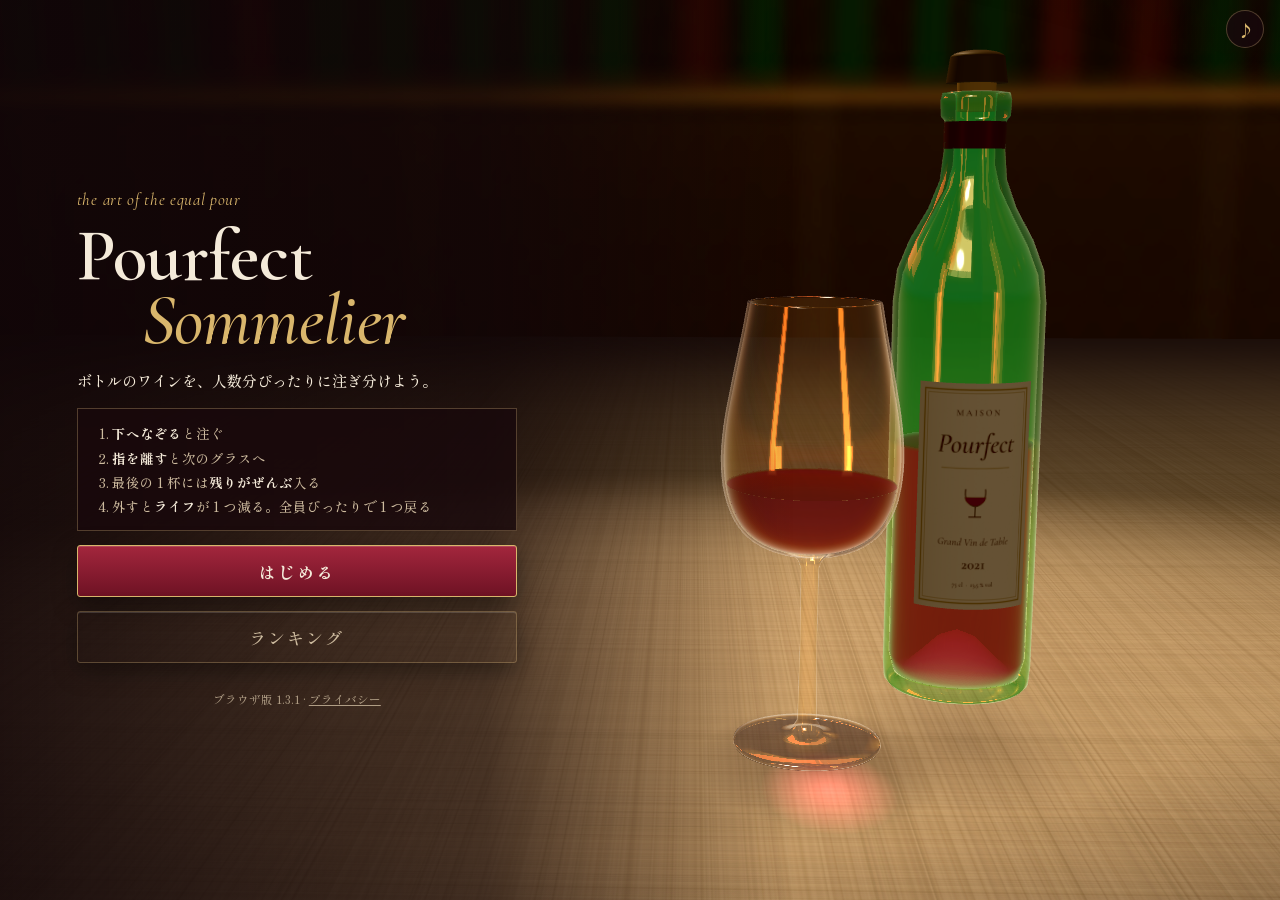
==== commit c0c254af: "ブラウザ版 Pourfect Sommelier（組み b8e9e1e84fb6） Co-Authored-By: Claude Opus 5.5 <noreply@anthropic.com>" ====
--- a/index.html
+++ b/index.html
@@ -31,7 +31,7 @@
 <link rel="preload" href="assets/fonts/shippori-500.woff" as="font" type="font/woff" crossorigin>
 <link rel="preload" href="assets/fonts/shippori-700.woff" as="font" type="font/woff" crossorigin>
 <link rel="preload" href="assets/fonts/cormorant.woff" as="font" type="font/woff" crossorigin>
-<link rel="stylesheet" href="v/8fcd9d925b94/app.css">
+<link rel="stylesheet" href="v/b8e9e1e84fb6/app.css">
 </head>
 <body>
 <div id="app">
@@ -93,7 +93,7 @@
 <script>
 window.__psLoadTimer = setTimeout(function(){ if (window.__ps || document.getElementById('err')) return; var d = document.createElement('pre'); d.id = 'loadErr'; d.textContent = '3D の部品（three.js）の読み込みに時間がかかっています。しばらく待っても始まらないときは、通信を確かめてページを開き直してください。'; document.getElementById('app').appendChild(d); }, 12000);
 </script>
-<script src="v/8fcd9d925b94/js/web.js"></script>
-<script type="module" src="v/8fcd9d925b94/js/app.js"></script>
+<script src="v/b8e9e1e84fb6/js/web.js"></script>
+<script type="module" src="v/b8e9e1e84fb6/js/app.js"></script>
 </body>
 </html>
--- a/v/b8e9e1e84fb6/app.css
+++ b/v/b8e9e1e84fb6/app.css
@@ -0,0 +1,272 @@
+@font-face{font-family:'Shippori Mincho';font-weight:500;font-display:swap;src:url('../../assets/fonts/shippori-500.woff') format('woff')}
+@font-face{font-family:'Shippori Mincho';font-weight:700;font-display:swap;src:url('../../assets/fonts/shippori-700.woff') format('woff')}
+@font-face{font-family:'Cormorant Garamond';font-style:normal;font-weight:300 700;font-display:swap;src:url('../../assets/fonts/cormorant.woff') format('woff')}
+@font-face{font-family:'Cormorant Garamond';font-style:italic;font-weight:300 700;font-display:swap;src:url('../../assets/fonts/cormorant-italic.woff') format('woff')}
+:root{
+  --night:#110608;
+  --panel:rgba(24,8,12,.80);
+  --panel-2:rgba(40,14,20,.86);
+  --line:rgba(222,190,128,.30);
+  --cream:#f4ead9;
+  --cream-2:#cdbb9f;
+  --brass:#d9b66c;
+  --brass-2:#9c7a3a;
+  --wine:#8b1a30;
+  --ok:#bfe09a;
+  --warn:#f2c879;
+  --bad:#ff8f7d;
+  --v-great:#f2c879;
+  --v-good:#bfe09a;
+  --v-ok:#e2d6c2;
+  --v-less:#ff8f7d;
+  --v-more:#f7a86f;
+  --v-none:#a8997f;
+  --f-latin:"Cormorant Garamond","Iowan Old Style","Palatino","Times New Roman",serif;
+  --f-jp:"Shippori Mincho","Hiragino Mincho ProN","Yu Mincho","Noto Serif JP",serif;
+  color-scheme:dark;
+}
+[hidden]{display:none!important}
+html,body{height:100%;margin:0;background:var(--night);color:var(--cream)}
+*,*::before,*::after{box-sizing:border-box}
+body{font-family:var(--f-jp);font-variant-numeric:lining-nums;overflow:hidden;overscroll-behavior:none;-webkit-user-select:none;user-select:none;-webkit-touch-callout:none;-webkit-tap-highlight-color:transparent}
+button{font-family:inherit;cursor:pointer;-webkit-tap-highlight-color:transparent}
+button:focus-visible{outline:2px solid var(--brass);outline-offset:3px}
+#app{position:fixed;inset:0;overflow:hidden;touch-action:none;background:var(--night)}
+#cv{position:absolute;inset:0;width:100%;height:100%;display:block;touch-action:none}
+#vig{position:absolute;inset:0;pointer-events:none;background:radial-gradient(120% 90% at 50% 46%,transparent 55%,rgba(8,2,4,.55) 100%)}
+#labels{position:absolute;inset:0;pointer-events:none;transition:opacity .25s ease-out}
+#labels.off{opacity:0}
+#hud{position:absolute;inset:0;pointer-events:none;display:flex;flex-direction:column;gap:8px;
+  padding-top:calc(env(safe-area-inset-top,0px) + 10px);padding-bottom:calc(env(safe-area-inset-bottom,0px) + 14px);
+  padding-left:max(16px,env(safe-area-inset-left,0px));padding-right:max(16px,env(safe-area-inset-right,0px))}
+.hrow{display:flex;justify-content:space-between;align-items:flex-start;gap:10px}
+.plaque{display:flex;align-items:baseline;gap:8px;padding:6px 14px 7px;border:1px solid var(--line);border-radius:3px;background:var(--panel);box-shadow:0 6px 18px rgba(0,0,0,.35)}
+.cap{font-family:var(--f-latin);font-weight:600;font-size:12px;letter-spacing:.22em;color:var(--brass)}
+.plaque b{font-family:var(--f-latin);font-weight:700;font-size:26px;line-height:1;font-variant-numeric:lining-nums tabular-nums}
+.plaque .sub{font-size:13px;color:var(--cream-2)}
+.plaque{white-space:nowrap}
+#btnSound{position:absolute;z-index:6;right:max(16px,env(safe-area-inset-right,0px));top:calc(env(safe-area-inset-top,0px) + 10px)}
+.iconbtn{pointer-events:auto;width:38px;height:38px;border-radius:50%;border:1px solid var(--line);background:var(--panel);color:var(--brass);font-size:17px;display:grid;place-items:center;padding:0}
+.iconbtn[aria-pressed="false"]{color:var(--cream-2);opacity:.6}
+.info{align-self:flex-start;font-size:13px;color:var(--cream-2);padding:4px 10px;border-left:2px solid var(--brass-2);background:linear-gradient(90deg,rgba(24,8,12,.7),transparent)}
+.info b{color:var(--cream);font-weight:700}
+.right{display:flex;align-self:stretch;margin-right:46px}   
+.plaque.lives{align-items:center;gap:4px}
+.lives{display:inline-flex;gap:4px;vertical-align:-3px}
+.lf svg{display:block;width:17px;height:17px;fill:transparent;stroke:var(--brass-2);stroke-width:1.7;stroke-linejoin:round}
+.lf.on svg{fill:#b3243f;stroke:var(--brass)}
+.lf.lost svg{animation:lflost .8s .35s ease-out both}
+.lf.gain svg{animation:lfgain .7s .35s cubic-bezier(.2,1.4,.4,1) both}
+@keyframes lflost{0%{fill:#b3243f;stroke:var(--brass);transform:scale(1)}40%{fill:var(--bad);stroke:var(--bad);transform:scale(1.6) rotate(-14deg)}100%{fill:transparent;stroke:var(--brass-2);transform:scale(1)}}
+@keyframes lfgain{0%{fill:transparent;stroke:var(--brass-2);transform:scale(.6)}60%{fill:var(--v-great);stroke:var(--v-great);transform:scale(1.5)}100%{fill:#b3243f;stroke:var(--brass);transform:scale(1)}}
+#hud .info,#hud .dots{transition:opacity .3s ease-out}
+#hud.judging .info,#hud.judging .dots{opacity:0}
+.dots{display:flex;gap:7px;align-items:center;flex-wrap:wrap}
+.dot{width:13px;height:13px;border-radius:50%;border:1.5px solid var(--cream-2);opacity:.7}
+.dot.done{background:var(--wine-dot,#9b1d33);border-color:var(--brass);opacity:1}
+.dot.cur{border-color:var(--brass);box-shadow:0 0 0 3px rgba(217,182,108,.25);opacity:1}
+.dot.auto{border-style:dashed}
+.spacer{flex:1}
+.hint{align-self:center;max-width:min(92%,420px);text-align:center;font-size:14px;line-height:1.6;padding:8px 16px;border-radius:999px;background:var(--panel);border:1px solid var(--line);transition:opacity .3s}
+.hint:empty{opacity:0}
+.hint b{color:var(--brass)}
+.nb{display:inline-block}
+.screen{position:absolute;inset:0;display:flex;flex-direction:column;justify-content:flex-end;align-items:center;
+  padding-top:calc(env(safe-area-inset-top,0px) + 24px);padding-bottom:calc(env(safe-area-inset-bottom,0px) + 28px);
+  padding-left:max(16px,env(safe-area-inset-left,0px));padding-right:max(16px,env(safe-area-inset-right,0px));
+  background:linear-gradient(180deg,rgba(17,6,8,.0) 30%,rgba(17,6,8,.72) 70%,rgba(17,6,8,.92))}
+.tt{width:min(100%,440px);display:flex;flex-direction:column;gap:14px}
+.eyebrow{margin:0;font-family:var(--f-latin);font-style:italic;font-size:17px;color:var(--brass);letter-spacing:.04em}
+h1{margin:0;font-family:var(--f-latin);font-weight:600;font-size:clamp(46px,13vw,72px);line-height:.9;letter-spacing:-.01em;text-wrap:balance}
+h1 i{font-weight:500;color:var(--brass);display:block;padding-left:.9em}
+.lead{margin:0;font-size:15px;line-height:1.8;color:var(--cream)}
+.how{margin:0;padding:12px 14px 12px 34px;font-size:13.5px;line-height:1.8;color:var(--cream-2);border:1px solid var(--line);background:var(--panel)}
+.how b{color:var(--cream)}
+.btn{pointer-events:auto;align-self:stretch;min-height:52px;border-radius:3px;border:1px solid var(--brass);background:linear-gradient(180deg,#a3263d,#6e1224);color:var(--cream);font-size:17px;font-weight:700;letter-spacing:.12em;box-shadow:0 8px 24px rgba(0,0,0,.4),inset 0 1px 0 rgba(255,255,255,.15)}
+.btn:active{transform:translateY(1px);filter:brightness(.92)}
+.btn.ghost{background:transparent;border-color:var(--line);color:var(--cream-2);font-weight:500}
+.best{margin:0;text-align:center;font-size:13px;color:var(--cream-2);font-variant-numeric:lining-nums tabular-nums}
+.card{position:absolute;left:50%;bottom:calc(env(safe-area-inset-bottom,0px) + 18px);transform:translateX(-50%);
+  width:min(calc(100% - 32px),460px);display:flex;flex-direction:column;gap:10px;padding:18px 18px 16px;
+  background:var(--panel-2);border:1px solid var(--line);border-radius:4px;box-shadow:0 18px 50px rgba(0,0,0,.55);
+  -webkit-backdrop-filter:blur(6px);backdrop-filter:blur(6px);animation:rise .45s cubic-bezier(.2,.8,.2,1)}
+@keyframes rise{from{opacity:0;transform:translate(-50%,24px)}to{opacity:1;transform:translate(-50%,0)}}
+.card h2{margin:0;font-size:22px;line-height:1.35;text-wrap:balance}
+.card .sub{margin:0;font-size:13.5px;color:var(--cream-2);line-height:1.6}
+.note{margin:0;font-size:12.5px;line-height:1.6;color:var(--cream-2)}
+.note b{color:#cfe6ff;font-weight:700}
+.legend{display:flex;justify-content:center;gap:16px;font-size:11.5px;color:var(--cream-2)}
+.legend i{display:inline-block;vertical-align:middle;margin-right:5px}
+.legend .lg-t{width:16px;height:2px;background:var(--brass)}
+.legend .lg-b{width:14px;height:9px;background:rgba(217,182,108,.16);border-top:1px dashed rgba(217,182,108,.5);border-bottom:1px dashed rgba(217,182,108,.5)}
+.bars{display:flex;gap:6px;align-items:flex-end;justify-content:center;padding:6px 0 0}
+.bar{flex:1;max-width:56px;min-width:0;display:flex;flex-direction:column;align-items:center;gap:3px}
+.col{position:relative;width:100%;height:92px;border-bottom:1px solid var(--line)}
+.band{position:absolute;left:0;right:0;background:rgba(217,182,108,.16);border-top:1px dashed rgba(217,182,108,.5);border-bottom:1px dashed rgba(217,182,108,.5)}
+.tgt{position:absolute;left:-2px;right:-2px;height:1px;background:var(--brass)}
+.fill{position:absolute;left:22%;right:22%;bottom:0;border-radius:2px 2px 0 0;background:linear-gradient(180deg,#c2304b,#6d0f22)}
+.fill.white{background:linear-gradient(180deg,#f0dd8e,#b99a3e)}
+.fill.rose{background:linear-gradient(180deg,#f6a1a6,#c4566a)}
+.ml{font-family:var(--f-latin);font-weight:700;font-size:15px;font-variant-numeric:lining-nums tabular-nums}
+.dv{font-size:11px;font-variant-numeric:lining-nums tabular-nums}
+.ok{color:var(--ok)}.warn{color:var(--warn)}.bad{color:var(--bad)}
+.face{width:22px;height:22px}
+.v-great{color:var(--v-great)}.v-good{color:var(--v-good)}.v-ok{color:var(--v-ok)}.v-less{color:var(--v-less)}.v-more{color:var(--v-more)}.v-spill{color:var(--v-less)}.v-none{color:var(--v-none)}
+.lab .ml,.bar .ml{color:var(--cream)}
+.scoreline{display:flex;justify-content:space-between;align-items:baseline;flex-wrap:wrap;gap:2px 10px;font-size:14px;color:var(--cream-2);border-top:1px solid var(--line);padding-top:8px}
+.scoreline b{font-family:var(--f-latin);font-size:20px;color:var(--cream);font-variant-numeric:lining-nums tabular-nums}
+.newrec{font-style:normal;font-weight:700;color:var(--brass);letter-spacing:.08em}
+.btns{display:flex;flex-direction:column;gap:8px}
+.fold{display:grid;grid-template-rows:1fr;transition:grid-template-rows .45s cubic-bezier(.2,.8,.2,1),margin-top .45s cubic-bezier(.2,.8,.2,1),opacity .3s ease-out}
+.fold>div{min-height:0;overflow:hidden;display:flex;flex-direction:column;gap:10px}
+.card.open .fold>div{overflow:visible}
+.card.judging .fold{grid-template-rows:0fr;margin-top:-10px;opacity:0}
+.bar:not(.done) .face,.bar:not(.done) .dv{visibility:hidden}
+.band{transition:background-color .15s ease-out,border-color .15s ease-out}
+.bar.now .col{border-bottom-color:var(--brass)}
+.col.in .band{background:rgba(217,182,108,.36);border-color:var(--brass)}
+.col.over .band{background:rgba(255,143,125,.22);border-color:var(--bad)}
+.col.hit .band{animation:bandhit .55s ease-out}
+.col.miss{animation:shake .38s ease-out}
+.col.miss .band{background:rgba(255,143,125,.13);border-color:rgba(255,143,125,.7)}
+.col.miss.lo .band{border-bottom:2px solid var(--bad)}
+.col.miss.hi .band{border-top:2px solid var(--bad)}
+.bar.done .face{animation:pop2 .32s cubic-bezier(.2,1.4,.4,1)}
+@keyframes bandhit{0%{background:rgba(242,200,121,.8)}100%{background:rgba(217,182,108,.16)}}
+@keyframes shake{0%,100%{transform:translateX(0)}20%{transform:translateX(-4px)}45%{transform:translateX(3px)}70%{transform:translateX(-2px)}}
+@keyframes pop2{from{opacity:0;transform:scale(.4)}to{opacity:1;transform:scale(1)}}
+#glow{position:absolute;inset:0;pointer-events:none;opacity:0;background:radial-gradient(95% 62% at 50% 34%,rgba(255,226,160,.36),rgba(242,200,121,.12) 50%,transparent 76%);mix-blend-mode:screen}
+#app.pourfect #glow{animation:glow 1.9s ease-out both}
+@keyframes glow{0%{opacity:0}12%{opacity:1}100%{opacity:0}}
+#app.pourfect #rTitle{background:linear-gradient(100deg,var(--brass) 0%,#fff3cf 42%,var(--brass) 58%,#f2c879 100%);background-size:230% 100%;-webkit-background-clip:text;background-clip:text;color:transparent;animation:shimmer 2.4s ease-in-out infinite}
+@keyframes shimmer{0%{background-position:125% 0}100%{background-position:-105% 0}}
+.spark{position:absolute;width:16px;height:16px;margin:-8px 0 0 -8px;opacity:0;background:radial-gradient(circle,#fffbe8 0 20%,#f2c879 45%,rgba(242,200,121,0) 72%);
+  clip-path:polygon(50% 0,59% 41%,100% 50%,59% 59%,50% 100%,41% 59%,0 50%,41% 41%);animation:spark 1.1s ease-out both}
+@keyframes spark{0%{opacity:0;transform:translateY(6px) scale(.2) rotate(0)}30%{opacity:1;transform:translateY(-4px) scale(1.25) rotate(35deg)}100%{opacity:0;transform:translateY(-26px) scale(.35) rotate(90deg)}}
+.lab{position:absolute;transform:translate(-50%,-100%);display:flex;flex-direction:column;align-items:center;gap:2px;padding:5px 8px 4px;min-width:54px;
+  background:var(--panel);border:1px solid var(--line);border-radius:3px;font-size:11px;white-space:nowrap;animation:pop .35s cubic-bezier(.2,1.4,.4,1)}
+.lab .ml{font-size:16px}
+.lab .face{width:20px;height:20px}
+#labels.compact .lab{min-width:0;padding:3px 5px 2px}
+#labels.compact .lab .w{display:none}
+#labels.compact .lab{padding:3px}
+.lab.wait,#labels.compact .lab.wait{min-width:0;width:10px;height:10px;padding:0;border:0;border-radius:50%;background:var(--brass);box-shadow:0 0 0 4px rgba(217,182,108,.25);animation:waitp .45s ease-in-out infinite alternate}
+.lab.wait>*{display:none}
+@keyframes waitp{from{opacity:.45}to{opacity:1}}
+@keyframes pop{from{opacity:0;transform:translate(-50%,-80%) scale(.7)}to{opacity:1;transform:translate(-50%,-100%) scale(1)}}
+#dbg{position:absolute;left:max(16px,env(safe-area-inset-left,0px));bottom:calc(env(safe-area-inset-bottom,0px) + 70px);margin:0;padding:6px 8px;font:11px/1.45 ui-monospace,Menlo,monospace;background:rgba(0,0,0,.6);color:#cfe;pointer-events:none;white-space:pre}
+#err,#loadErr{position:absolute;inset:auto 16px 16px;padding:12px;background:#400;color:#fff;font:12px/1.5 ui-monospace,Menlo,monospace;white-space:pre-wrap}
+#err.soft{z-index:9;bottom:calc(env(safe-area-inset-bottom,0px) + 16px);margin:0;padding:10px 14px;border:1px solid var(--bad);border-radius:3px;background:#2a0f15;color:var(--cream);font:12.5px/1.6 var(--f-jp);text-align:center;cursor:pointer;box-shadow:0 12px 30px rgba(0,0,0,.5);animation:rise2 .3s cubic-bezier(.2,.8,.2,1)}
+@keyframes rise2{from{opacity:0;transform:translateY(10px)}to{opacity:1;transform:none}}
+@media (min-aspect-ratio:1/1) and (min-width:700px){
+  .screen{align-items:flex-start;justify-content:center;padding-left:max(6vw,env(safe-area-inset-left,0px));background:linear-gradient(90deg,rgba(17,6,8,.92) 0%,rgba(17,6,8,.7) 38%,rgba(17,6,8,0) 62%)}
+}
+@media (prefers-reduced-motion:reduce){.card,.lab,.spark,#err.soft,.lf.lost svg,.lf.gain svg,.col.miss,.col.hit .band,.bar.done .face,#app.pourfect #glow,#app.pourfect #rTitle{animation:none}.fold{transition:none}}
+.ps-foot{margin:0;text-align:center;font-size:11.5px;color:var(--cream-2);opacity:.8}
+.ps-foot a{color:inherit;pointer-events:auto}
+.ps-foot button{border:0;background:none;font:inherit;color:inherit;text-decoration:underline;text-underline-offset:2px;pointer-events:auto;padding:10px 6px;margin:-10px -6px}
+.ps-foot [hidden]{display:none}
+.st-body{display:grid;gap:10px;padding:4px 0 2px}
+.st-lead{margin:0;font-size:15px;line-height:1.7;text-align:center;text-wrap:balance}
+.ps-note{margin:0;text-align:center;font-size:12px;color:var(--warn)}
+.ps-row2{display:flex;gap:8px}
+.ps-row2 .btn{flex:1;min-width:0;min-height:46px;padding:0 6px;font-size:14px;letter-spacing:.04em;white-space:nowrap}
+@media (max-width:370px){.ps-row2 .btn{font-size:12.5px;letter-spacing:0}}
+.rk-status{margin:0;font-size:13px;line-height:1.5;color:var(--brass);text-align:center}
+.rk-overlay{position:absolute;inset:0;z-index:8;display:flex;align-items:center;justify-content:center;
+  padding:calc(env(safe-area-inset-top,0px) + 16px) max(16px,env(safe-area-inset-right,0px)) calc(env(safe-area-inset-bottom,0px) + 16px) max(16px,env(safe-area-inset-left,0px));
+  background:rgba(10,3,5,.74);-webkit-backdrop-filter:blur(3px);backdrop-filter:blur(3px)}
+.rsheet{position:relative;width:min(100%,460px);max-height:100%;display:flex;flex-direction:column;gap:8px;padding:18px 18px 16px;
+  background:var(--panel-2);border:1px solid var(--line);border-radius:4px;box-shadow:0 18px 50px rgba(0,0,0,.6);animation:rkin .3s cubic-bezier(.2,.8,.2,1)}
+@keyframes rkin{from{opacity:0;transform:translateY(16px)}to{opacity:1;transform:none}}
+.rsheet .cap{margin:0}
+.rsheet h2{margin:0;font-size:22px;line-height:1.35}
+#rankBody{flex:1;min-height:120px;overflow-y:auto;overscroll-behavior:contain;touch-action:pan-y;-webkit-overflow-scrolling:touch;display:flex;flex-direction:column;gap:8px;padding-right:2px;
+  --more:0px;-webkit-mask-image:linear-gradient(to bottom,#000 calc(100% - var(--more)),transparent);mask-image:linear-gradient(to bottom,#000 calc(100% - var(--more)),transparent)}
+.rk-close{flex:none}
+.rk-empty{margin:0;padding:26px 0;font-size:14px;color:var(--cream-2);text-align:center}
+.rk-head{display:flex;justify-content:space-between;align-items:center;gap:8px;font-size:13px;color:var(--cream-2)}
+.rk-link{pointer-events:auto;border:0;background:none;padding:6px 4px;color:var(--cream-2);font-size:13px;text-decoration:underline;text-underline-offset:3px}
+.rk-list{list-style:none;margin:0;padding:0;display:grid;gap:4px}
+.rk-row{display:grid;grid-template-columns:34px minmax(0,1fr) auto;align-items:baseline;gap:10px;padding:8px 12px;border:1px solid var(--line);border-radius:3px;background:rgba(0,0,0,.18)}
+.rk-row.mine{border-color:var(--brass);background:rgba(217,182,108,.14)}
+.rk-row.tap{cursor:pointer}
+.rk-row.tap:focus-visible{outline:2px solid var(--brass);outline-offset:1px}
+.rk-rank{font-family:var(--f-latin);font-weight:700;font-size:20px;line-height:1;color:var(--brass);text-align:center;font-variant-numeric:lining-nums tabular-nums}
+.rk-name{font-size:15px;color:var(--cream);overflow:hidden;white-space:nowrap;text-overflow:ellipsis}
+.rk-tabs{display:grid;grid-template-columns:repeat(3,1fr);gap:6px}
+.rk-tabs[hidden]{display:none}
+.rk-tab{min-height:40px;padding:0 4px;border:1px solid var(--line);border-radius:3px;background:rgba(0,0,0,.18);color:var(--cream-2);font:inherit;font-size:14px;letter-spacing:.08em;cursor:pointer;pointer-events:auto;transition:background .2s ease-out,border-color .2s ease-out,color .2s ease-out}
+.rk-tab.on{border-color:var(--brass);color:var(--cream);background:rgba(217,182,108,.16)}
+.rk-who{display:flex;align-items:baseline;gap:6px;min-width:0}
+.rk-who .rk-name{min-width:0}
+.rk-badges{flex:none;font-size:12px;color:var(--brass);white-space:nowrap}
+.rk-badgenote{margin-top:6px;opacity:.85}
+.rk-period{margin:0;font-size:14px;color:var(--cream);letter-spacing:.04em;font-variant-numeric:lining-nums tabular-nums}
+.rk-codebox{display:grid;gap:6px;padding:10px 12px;border:1px solid var(--line);border-radius:3px;background:rgba(0,0,0,.18)}
+.rk-codebox b{color:var(--cream);font-size:14px}
+.rk-codearea{display:grid;gap:6px}
+.rk-codearea:empty{display:none}
+.rk-code{font-family:var(--f-latin);letter-spacing:.12em;text-align:center;text-transform:uppercase;font-variant-numeric:lining-nums tabular-nums;-webkit-user-select:text;user-select:text}
+.rk-warn{color:var(--brass)}
+.rk-sys{font-family:"Hiragino Mincho ProN","Yu Mincho","Noto Serif JP",serif}
+.rk-score{font-size:12px;color:var(--cream-2);white-space:nowrap}
+.rk-score b{font-family:var(--f-latin);font-weight:700;font-size:22px;line-height:1;color:var(--cream);font-variant-numeric:lining-nums tabular-nums}
+.rk-detail{grid-column:1/-1;display:grid;gap:8px;padding-top:6px}
+.rk-menu{display:flex;flex-wrap:wrap;gap:6px}
+.rk-menu button{border:1px solid var(--line);border-radius:999px;background:transparent;color:var(--cream);padding:7px 11px;font-size:12px}
+.rk-small{margin:0;font-size:12px;line-height:1.6;color:var(--cream-2);text-align:center;text-wrap:balance}
+.rk-mine{margin:4px 0 0;font-size:14px;font-weight:700;color:var(--brass);text-align:center}
+.rk-join{display:grid;gap:8px}
+.rk-lead{margin:0;font-size:15px;font-weight:700;text-align:center}
+.rk-input{width:100%;font:inherit;font-size:18px;font-weight:700;padding:11px 14px;border:1px solid var(--brass);border-radius:3px;background:rgba(0,0,0,.3);color:var(--cream);-webkit-user-select:text;user-select:text;touch-action:manipulation}
+.rk-input::placeholder{color:var(--cream-2);opacity:.6}
+.rk-count{font-size:12px;color:var(--cream-2);text-align:right}
+.rk-count.over{color:var(--bad)}
+.rk-terms{max-height:24vh;overflow:auto;padding:8px 12px;border:1px solid var(--line);border-radius:3px;background:rgba(0,0,0,.18);font-size:12px;line-height:1.6;color:var(--cream-2);touch-action:pan-y}
+.rk-terms b{color:var(--cream)}
+.rk-terms ul{margin:4px 0 0;padding-left:1.2em;display:grid;gap:4px}
+.rk-terms li{text-wrap:pretty}
+.rk-terms li.new{color:var(--cream)}
+.rk-new{display:inline-block;margin-right:6px;padding:0 6px;border:1px solid var(--brass);border-radius:2px;color:var(--brass);font-size:11px;line-height:1.5;font-weight:700}
+.rk-join.renaming .rk-terms{max-height:14vh}
+.rk-agree{display:flex;align-items:center;gap:8px;min-height:44px;font-size:14px;color:var(--cream)}
+.rk-agree input{width:22px;height:22px;flex:none;accent-color:var(--brass)}
+.rk-error{margin:0;min-height:1.2em;font-size:13px;color:var(--bad);text-align:center}
+.rk-danger{width:100%;border:1px solid var(--bad);border-radius:3px;background:transparent;color:var(--bad);padding:11px 6px;font-size:14px}
+.rk-id{margin:0;font-size:10px;color:var(--cream-2);word-break:break-all;-webkit-user-select:text;user-select:text}
+.rk-note{margin-top:4px;padding:7px 10px;border-radius:999px;background:var(--brass);color:#2a1206;font-size:12px;font-weight:700;text-align:center}
+.rsheet button:disabled{opacity:.55}
+#psQuit{position:absolute;right:calc(max(16px,env(safe-area-inset-right,0px)) + 46px);top:calc(env(safe-area-inset-top,0px) + 10px);font-size:20px;line-height:1;transition:opacity .25s ease-out}
+#psQuit:disabled{opacity:.25;cursor:default}
+#app.ps-quit .right{margin-right:92px}
+@media (prefers-reduced-motion:reduce){.rsheet{animation:none}}
+.screen{justify-content:safe flex-end;overflow-y:auto;touch-action:pan-y}
+.card{max-height:calc(100% - env(safe-area-inset-top,0px) - 24px);overflow-y:auto;overscroll-behavior:contain;touch-action:pan-y}
+@media (min-aspect-ratio:1/1) and (min-width:700px){.screen{justify-content:safe center}}
+@media (max-height:640px){
+  .tt{gap:9px}
+  .eyebrow{font-size:14px}
+  h1{font-size:clamp(38px,11vw,54px)}
+  .lead{font-size:14px;line-height:1.6}
+  .how{padding:8px 12px 8px 30px;font-size:12.5px;line-height:1.6}
+  .tt .btn,.card .btn{min-height:44px}
+  .ps-row2 .btn{min-height:42px}
+  .card{gap:8px;padding:14px 16px 12px}
+  .screen{padding-top:calc(env(safe-area-inset-top,0px) + 14px);padding-bottom:calc(env(safe-area-inset-bottom,0px) + 16px)}
+}
+@media (max-height:430px){
+  .eyebrow{display:none}
+  h1{font-size:40px}
+  .how{line-height:1.45}
+}
+.ps-badges{margin:2px 0 0;text-align:center;font-size:13px;color:var(--brass);letter-spacing:.04em}
+.ps-badges[hidden]{display:none}
+.ps-toast{position:absolute;left:50%;top:calc(env(safe-area-inset-top,0px) + 64px);z-index:30;transform:translate(-50%,-8px);opacity:0;
+  width:min(calc(100% - 32px),360px);display:grid;gap:4px;padding:12px 16px;border:1px solid var(--brass);border-radius:4px;
+  background:rgba(26,10,14,.94);color:var(--cream);text-align:center;font-size:14px;line-height:1.5;cursor:pointer;pointer-events:auto;
+  box-shadow:0 10px 30px rgba(0,0,0,.45);transition:opacity .25s ease-out,transform .25s ease-out}
+.ps-toast.on{opacity:1;transform:translate(-50%,0)}
+.ps-toast[hidden]{display:none}
+.ps-toast b{color:var(--brass);font-size:15px}
+.ps-toast small{color:var(--cream-2);font-size:11px}
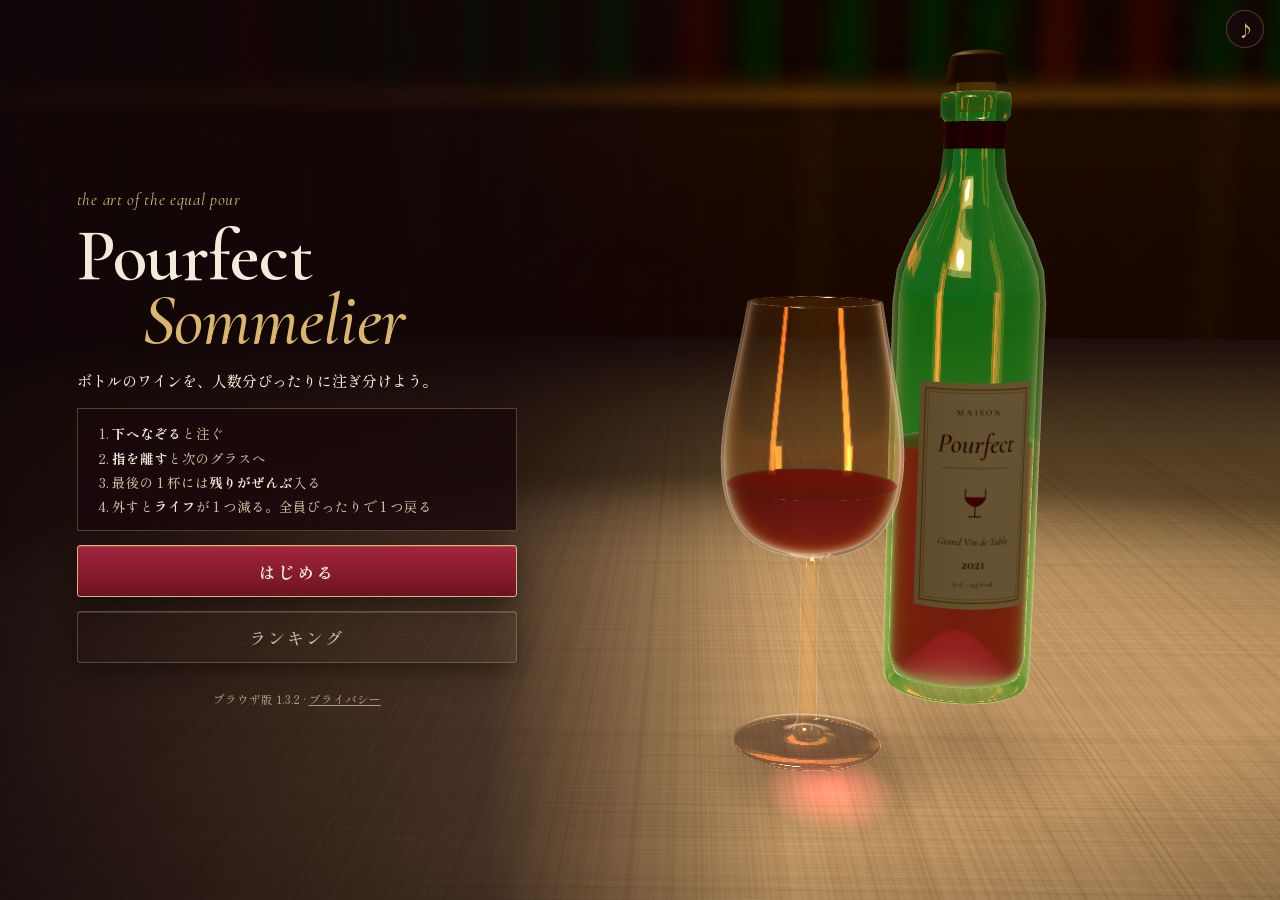
==== commit 7a8d528c: "ブラウザ版 Pourfect Sommelier（組み fe3d9690ec8c） Co-Authored-By: Claude Opus 5.5 <noreply@anthropic.com>" ====
--- a/index.html
+++ b/index.html
@@ -31,7 +31,7 @@
 <link rel="preload" href="assets/fonts/shippori-500.woff" as="font" type="font/woff" crossorigin>
 <link rel="preload" href="assets/fonts/shippori-700.woff" as="font" type="font/woff" crossorigin>
 <link rel="preload" href="assets/fonts/cormorant.woff" as="font" type="font/woff" crossorigin>
-<link rel="stylesheet" href="v/b8e9e1e84fb6/app.css">
+<link rel="stylesheet" href="v/fe3d9690ec8c/app.css">
 </head>
 <body>
 <div id="app">
@@ -93,7 +93,7 @@
 <script>
 window.__psLoadTimer = setTimeout(function(){ if (window.__ps || document.getElementById('err')) return; var d = document.createElement('pre'); d.id = 'loadErr'; d.textContent = '3D の部品（three.js）の読み込みに時間がかかっています。しばらく待っても始まらないときは、通信を確かめてページを開き直してください。'; document.getElementById('app').appendChild(d); }, 12000);
 </script>
-<script src="v/b8e9e1e84fb6/js/web.js"></script>
-<script type="module" src="v/b8e9e1e84fb6/js/app.js"></script>
+<script src="v/fe3d9690ec8c/js/web.js"></script>
+<script type="module" src="v/fe3d9690ec8c/js/app.js"></script>
 </body>
 </html>
--- a/v/fe3d9690ec8c/app.css
+++ b/v/fe3d9690ec8c/app.css
@@ -0,0 +1,272 @@
+@font-face{font-family:'Shippori Mincho';font-weight:500;font-display:swap;src:url('../../assets/fonts/shippori-500.woff') format('woff')}
+@font-face{font-family:'Shippori Mincho';font-weight:700;font-display:swap;src:url('../../assets/fonts/shippori-700.woff') format('woff')}
+@font-face{font-family:'Cormorant Garamond';font-style:normal;font-weight:300 700;font-display:swap;src:url('../../assets/fonts/cormorant.woff') format('woff')}
+@font-face{font-family:'Cormorant Garamond';font-style:italic;font-weight:300 700;font-display:swap;src:url('../../assets/fonts/cormorant-italic.woff') format('woff')}
+:root{
+  --night:#110608;
+  --panel:rgba(24,8,12,.80);
+  --panel-2:rgba(40,14,20,.86);
+  --line:rgba(222,190,128,.30);
+  --cream:#f4ead9;
+  --cream-2:#cdbb9f;
+  --brass:#d9b66c;
+  --brass-2:#9c7a3a;
+  --wine:#8b1a30;
+  --ok:#bfe09a;
+  --warn:#f2c879;
+  --bad:#ff8f7d;
+  --v-great:#f2c879;
+  --v-good:#bfe09a;
+  --v-ok:#e2d6c2;
+  --v-less:#ff8f7d;
+  --v-more:#f7a86f;
+  --v-none:#a8997f;
+  --f-latin:"Cormorant Garamond","Iowan Old Style","Palatino","Times New Roman",serif;
+  --f-jp:"Shippori Mincho","Hiragino Mincho ProN","Yu Mincho","Noto Serif JP",serif;
+  color-scheme:dark;
+}
+[hidden]{display:none!important}
+html,body{height:100%;margin:0;background:var(--night);color:var(--cream)}
+*,*::before,*::after{box-sizing:border-box}
+body{font-family:var(--f-jp);font-variant-numeric:lining-nums;overflow:hidden;overscroll-behavior:none;-webkit-user-select:none;user-select:none;-webkit-touch-callout:none;-webkit-tap-highlight-color:transparent}
+button{font-family:inherit;cursor:pointer;-webkit-tap-highlight-color:transparent}
+button:focus-visible{outline:2px solid var(--brass);outline-offset:3px}
+#app{position:fixed;inset:0;overflow:hidden;touch-action:none;background:var(--night)}
+#cv{position:absolute;inset:0;width:100%;height:100%;display:block;touch-action:none}
+#vig{position:absolute;inset:0;pointer-events:none;background:radial-gradient(120% 90% at 50% 46%,transparent 55%,rgba(8,2,4,.55) 100%)}
+#labels{position:absolute;inset:0;pointer-events:none;transition:opacity .25s ease-out}
+#labels.off{opacity:0}
+#hud{position:absolute;inset:0;pointer-events:none;display:flex;flex-direction:column;gap:8px;
+  padding-top:calc(env(safe-area-inset-top,0px) + 10px);padding-bottom:calc(env(safe-area-inset-bottom,0px) + 14px);
+  padding-left:max(16px,env(safe-area-inset-left,0px));padding-right:max(16px,env(safe-area-inset-right,0px))}
+.hrow{display:flex;justify-content:space-between;align-items:flex-start;gap:10px}
+.plaque{display:flex;align-items:baseline;gap:8px;padding:6px 14px 7px;border:1px solid var(--line);border-radius:3px;background:var(--panel);box-shadow:0 6px 18px rgba(0,0,0,.35)}
+.cap{font-family:var(--f-latin);font-weight:600;font-size:12px;letter-spacing:.22em;color:var(--brass)}
+.plaque b{font-family:var(--f-latin);font-weight:700;font-size:26px;line-height:1;font-variant-numeric:lining-nums tabular-nums}
+.plaque .sub{font-size:13px;color:var(--cream-2)}
+.plaque{white-space:nowrap}
+#btnSound{position:absolute;z-index:6;right:max(16px,env(safe-area-inset-right,0px));top:calc(env(safe-area-inset-top,0px) + 10px)}
+.iconbtn{pointer-events:auto;width:38px;height:38px;border-radius:50%;border:1px solid var(--line);background:var(--panel);color:var(--brass);font-size:17px;display:grid;place-items:center;padding:0}
+.iconbtn[aria-pressed="false"]{color:var(--cream-2);opacity:.6}
+.info{align-self:flex-start;font-size:13px;color:var(--cream-2);padding:4px 10px;border-left:2px solid var(--brass-2);background:linear-gradient(90deg,rgba(24,8,12,.7),transparent)}
+.info b{color:var(--cream);font-weight:700}
+.right{display:flex;align-self:stretch;margin-right:46px}   
+.plaque.lives{align-items:center;gap:4px}
+.lives{display:inline-flex;gap:4px;vertical-align:-3px}
+.lf svg{display:block;width:17px;height:17px;fill:transparent;stroke:var(--brass-2);stroke-width:1.7;stroke-linejoin:round}
+.lf.on svg{fill:#b3243f;stroke:var(--brass)}
+.lf.lost svg{animation:lflost .8s .35s ease-out both}
+.lf.gain svg{animation:lfgain .7s .35s cubic-bezier(.2,1.4,.4,1) both}
+@keyframes lflost{0%{fill:#b3243f;stroke:var(--brass);transform:scale(1)}40%{fill:var(--bad);stroke:var(--bad);transform:scale(1.6) rotate(-14deg)}100%{fill:transparent;stroke:var(--brass-2);transform:scale(1)}}
+@keyframes lfgain{0%{fill:transparent;stroke:var(--brass-2);transform:scale(.6)}60%{fill:var(--v-great);stroke:var(--v-great);transform:scale(1.5)}100%{fill:#b3243f;stroke:var(--brass);transform:scale(1)}}
+#hud .info,#hud .dots{transition:opacity .3s ease-out}
+#hud.judging .info,#hud.judging .dots{opacity:0}
+.dots{display:flex;gap:7px;align-items:center;flex-wrap:wrap}
+.dot{width:13px;height:13px;border-radius:50%;border:1.5px solid var(--cream-2);opacity:.7}
+.dot.done{background:var(--wine-dot,#9b1d33);border-color:var(--brass);opacity:1}
+.dot.cur{border-color:var(--brass);box-shadow:0 0 0 3px rgba(217,182,108,.25);opacity:1}
+.dot.auto{border-style:dashed}
+.spacer{flex:1}
+.hint{align-self:center;max-width:min(92%,420px);text-align:center;font-size:14px;line-height:1.6;padding:8px 16px;border-radius:999px;background:var(--panel);border:1px solid var(--line);transition:opacity .3s}
+.hint:empty{opacity:0}
+.hint b{color:var(--brass)}
+.nb{display:inline-block}
+.screen{position:absolute;inset:0;display:flex;flex-direction:column;justify-content:flex-end;align-items:center;
+  padding-top:calc(env(safe-area-inset-top,0px) + 24px);padding-bottom:calc(env(safe-area-inset-bottom,0px) + 28px);
+  padding-left:max(16px,env(safe-area-inset-left,0px));padding-right:max(16px,env(safe-area-inset-right,0px));
+  background:linear-gradient(180deg,rgba(17,6,8,.0) 30%,rgba(17,6,8,.72) 70%,rgba(17,6,8,.92))}
+.tt{width:min(100%,440px);display:flex;flex-direction:column;gap:14px}
+.eyebrow{margin:0;font-family:var(--f-latin);font-style:italic;font-size:17px;color:var(--brass);letter-spacing:.04em}
+h1{margin:0;font-family:var(--f-latin);font-weight:600;font-size:clamp(46px,13vw,72px);line-height:.9;letter-spacing:-.01em;text-wrap:balance}
+h1 i{font-weight:500;color:var(--brass);display:block;padding-left:.9em}
+.lead{margin:0;font-size:15px;line-height:1.8;color:var(--cream)}
+.how{margin:0;padding:12px 14px 12px 34px;font-size:13.5px;line-height:1.8;color:var(--cream-2);border:1px solid var(--line);background:var(--panel)}
+.how b{color:var(--cream)}
+.btn{pointer-events:auto;align-self:stretch;min-height:52px;border-radius:3px;border:1px solid var(--brass);background:linear-gradient(180deg,#a3263d,#6e1224);color:var(--cream);font-size:17px;font-weight:700;letter-spacing:.12em;box-shadow:0 8px 24px rgba(0,0,0,.4),inset 0 1px 0 rgba(255,255,255,.15)}
+.btn:active{transform:translateY(1px);filter:brightness(.92)}
+.btn.ghost{background:transparent;border-color:var(--line);color:var(--cream-2);font-weight:500}
+.best{margin:0;text-align:center;font-size:13px;color:var(--cream-2);font-variant-numeric:lining-nums tabular-nums}
+.card{position:absolute;left:50%;bottom:calc(env(safe-area-inset-bottom,0px) + 18px);transform:translateX(-50%);
+  width:min(calc(100% - 32px),460px);display:flex;flex-direction:column;gap:10px;padding:18px 18px 16px;
+  background:var(--panel-2);border:1px solid var(--line);border-radius:4px;box-shadow:0 18px 50px rgba(0,0,0,.55);
+  -webkit-backdrop-filter:blur(6px);backdrop-filter:blur(6px);animation:rise .45s cubic-bezier(.2,.8,.2,1)}
+@keyframes rise{from{opacity:0;transform:translate(-50%,24px)}to{opacity:1;transform:translate(-50%,0)}}
+.card h2{margin:0;font-size:22px;line-height:1.35;text-wrap:balance}
+.card .sub{margin:0;font-size:13.5px;color:var(--cream-2);line-height:1.6}
+.note{margin:0;font-size:12.5px;line-height:1.6;color:var(--cream-2)}
+.note b{color:#cfe6ff;font-weight:700}
+.legend{display:flex;justify-content:center;gap:16px;font-size:11.5px;color:var(--cream-2)}
+.legend i{display:inline-block;vertical-align:middle;margin-right:5px}
+.legend .lg-t{width:16px;height:2px;background:var(--brass)}
+.legend .lg-b{width:14px;height:9px;background:rgba(217,182,108,.16);border-top:1px dashed rgba(217,182,108,.5);border-bottom:1px dashed rgba(217,182,108,.5)}
+.bars{display:flex;gap:6px;align-items:flex-end;justify-content:center;padding:6px 0 0}
+.bar{flex:1;max-width:56px;min-width:0;display:flex;flex-direction:column;align-items:center;gap:3px}
+.col{position:relative;width:100%;height:92px;border-bottom:1px solid var(--line)}
+.band{position:absolute;left:0;right:0;background:rgba(217,182,108,.16);border-top:1px dashed rgba(217,182,108,.5);border-bottom:1px dashed rgba(217,182,108,.5)}
+.tgt{position:absolute;left:-2px;right:-2px;height:1px;background:var(--brass)}
+.fill{position:absolute;left:22%;right:22%;bottom:0;border-radius:2px 2px 0 0;background:linear-gradient(180deg,#c2304b,#6d0f22)}
+.fill.white{background:linear-gradient(180deg,#f0dd8e,#b99a3e)}
+.fill.rose{background:linear-gradient(180deg,#f6a1a6,#c4566a)}
+.ml{font-family:var(--f-latin);font-weight:700;font-size:15px;font-variant-numeric:lining-nums tabular-nums}
+.dv{font-size:11px;font-variant-numeric:lining-nums tabular-nums}
+.ok{color:var(--ok)}.warn{color:var(--warn)}.bad{color:var(--bad)}
+.face{width:22px;height:22px}
+.v-great{color:var(--v-great)}.v-good{color:var(--v-good)}.v-ok{color:var(--v-ok)}.v-less{color:var(--v-less)}.v-more{color:var(--v-more)}.v-spill{color:var(--v-less)}.v-none{color:var(--v-none)}
+.lab .ml,.bar .ml{color:var(--cream)}
+.scoreline{display:flex;justify-content:space-between;align-items:baseline;flex-wrap:wrap;gap:2px 10px;font-size:14px;color:var(--cream-2);border-top:1px solid var(--line);padding-top:8px}
+.scoreline b{font-family:var(--f-latin);font-size:20px;color:var(--cream);font-variant-numeric:lining-nums tabular-nums}
+.newrec{font-style:normal;font-weight:700;color:var(--brass);letter-spacing:.08em}
+.btns{display:flex;flex-direction:column;gap:8px}
+.fold{display:grid;grid-template-rows:1fr;transition:grid-template-rows .45s cubic-bezier(.2,.8,.2,1),margin-top .45s cubic-bezier(.2,.8,.2,1),opacity .3s ease-out}
+.fold>div{min-height:0;overflow:hidden;display:flex;flex-direction:column;gap:10px}
+.card.open .fold>div{overflow:visible}
+.card.judging .fold{grid-template-rows:0fr;margin-top:-10px;opacity:0}
+.bar:not(.done) .face,.bar:not(.done) .dv{visibility:hidden}
+.band{transition:background-color .15s ease-out,border-color .15s ease-out}
+.bar.now .col{border-bottom-color:var(--brass)}
+.col.in .band{background:rgba(217,182,108,.36);border-color:var(--brass)}
+.col.over .band{background:rgba(255,143,125,.22);border-color:var(--bad)}
+.col.hit .band{animation:bandhit .55s ease-out}
+.col.miss{animation:shake .38s ease-out}
+.col.miss .band{background:rgba(255,143,125,.13);border-color:rgba(255,143,125,.7)}
+.col.miss.lo .band{border-bottom:2px solid var(--bad)}
+.col.miss.hi .band{border-top:2px solid var(--bad)}
+.bar.done .face{animation:pop2 .32s cubic-bezier(.2,1.4,.4,1)}
+@keyframes bandhit{0%{background:rgba(242,200,121,.8)}100%{background:rgba(217,182,108,.16)}}
+@keyframes shake{0%,100%{transform:translateX(0)}20%{transform:translateX(-4px)}45%{transform:translateX(3px)}70%{transform:translateX(-2px)}}
+@keyframes pop2{from{opacity:0;transform:scale(.4)}to{opacity:1;transform:scale(1)}}
+#glow{position:absolute;inset:0;pointer-events:none;opacity:0;background:radial-gradient(95% 62% at 50% 34%,rgba(255,226,160,.36),rgba(242,200,121,.12) 50%,transparent 76%);mix-blend-mode:screen}
+#app.pourfect #glow{animation:glow 1.9s ease-out both}
+@keyframes glow{0%{opacity:0}12%{opacity:1}100%{opacity:0}}
+#app.pourfect #rTitle{background:linear-gradient(100deg,var(--brass) 0%,#fff3cf 42%,var(--brass) 58%,#f2c879 100%);background-size:230% 100%;-webkit-background-clip:text;background-clip:text;color:transparent;animation:shimmer 2.4s ease-in-out infinite}
+@keyframes shimmer{0%{background-position:125% 0}100%{background-position:-105% 0}}
+.spark{position:absolute;width:16px;height:16px;margin:-8px 0 0 -8px;opacity:0;background:radial-gradient(circle,#fffbe8 0 20%,#f2c879 45%,rgba(242,200,121,0) 72%);
+  clip-path:polygon(50% 0,59% 41%,100% 50%,59% 59%,50% 100%,41% 59%,0 50%,41% 41%);animation:spark 1.1s ease-out both}
+@keyframes spark{0%{opacity:0;transform:translateY(6px) scale(.2) rotate(0)}30%{opacity:1;transform:translateY(-4px) scale(1.25) rotate(35deg)}100%{opacity:0;transform:translateY(-26px) scale(.35) rotate(90deg)}}
+.lab{position:absolute;transform:translate(-50%,-100%);display:flex;flex-direction:column;align-items:center;gap:2px;padding:5px 8px 4px;min-width:54px;
+  background:var(--panel);border:1px solid var(--line);border-radius:3px;font-size:11px;white-space:nowrap;animation:pop .35s cubic-bezier(.2,1.4,.4,1)}
+.lab .ml{font-size:16px}
+.lab .face{width:20px;height:20px}
+#labels.compact .lab{min-width:0;padding:3px 5px 2px}
+#labels.compact .lab .w{display:none}
+#labels.compact .lab{padding:3px}
+.lab.wait,#labels.compact .lab.wait{min-width:0;width:10px;height:10px;padding:0;border:0;border-radius:50%;background:var(--brass);box-shadow:0 0 0 4px rgba(217,182,108,.25);animation:waitp .45s ease-in-out infinite alternate}
+.lab.wait>*{display:none}
+@keyframes waitp{from{opacity:.45}to{opacity:1}}
+@keyframes pop{from{opacity:0;transform:translate(-50%,-80%) scale(.7)}to{opacity:1;transform:translate(-50%,-100%) scale(1)}}
+#dbg{position:absolute;left:max(16px,env(safe-area-inset-left,0px));bottom:calc(env(safe-area-inset-bottom,0px) + 70px);margin:0;padding:6px 8px;font:11px/1.45 ui-monospace,Menlo,monospace;background:rgba(0,0,0,.6);color:#cfe;pointer-events:none;white-space:pre}
+#err,#loadErr{position:absolute;inset:auto 16px 16px;padding:12px;background:#400;color:#fff;font:12px/1.5 ui-monospace,Menlo,monospace;white-space:pre-wrap}
+#err.soft{z-index:9;bottom:calc(env(safe-area-inset-bottom,0px) + 16px);margin:0;padding:10px 14px;border:1px solid var(--bad);border-radius:3px;background:#2a0f15;color:var(--cream);font:12.5px/1.6 var(--f-jp);text-align:center;cursor:pointer;box-shadow:0 12px 30px rgba(0,0,0,.5);animation:rise2 .3s cubic-bezier(.2,.8,.2,1)}
+@keyframes rise2{from{opacity:0;transform:translateY(10px)}to{opacity:1;transform:none}}
+@media (min-aspect-ratio:1/1) and (min-width:700px){
+  .screen{align-items:flex-start;justify-content:center;padding-left:max(6vw,env(safe-area-inset-left,0px));background:linear-gradient(90deg,rgba(17,6,8,.92) 0%,rgba(17,6,8,.7) 38%,rgba(17,6,8,0) 62%)}
+}
+@media (prefers-reduced-motion:reduce){.card,.lab,.spark,#err.soft,.lf.lost svg,.lf.gain svg,.col.miss,.col.hit .band,.bar.done .face,#app.pourfect #glow,#app.pourfect #rTitle{animation:none}.fold{transition:none}}
+.ps-foot{margin:0;text-align:center;font-size:11.5px;color:var(--cream-2);opacity:.8}
+.ps-foot a{color:inherit;pointer-events:auto}
+.ps-foot button{border:0;background:none;font:inherit;color:inherit;text-decoration:underline;text-underline-offset:2px;pointer-events:auto;padding:10px 6px;margin:-10px -6px}
+.ps-foot [hidden]{display:none}
+.st-body{display:grid;gap:10px;padding:4px 0 2px}
+.st-lead{margin:0;font-size:15px;line-height:1.7;text-align:center;text-wrap:balance}
+.ps-note{margin:0;text-align:center;font-size:12px;color:var(--warn)}
+.ps-row2{display:flex;gap:8px}
+.ps-row2 .btn{flex:1;min-width:0;min-height:46px;padding:0 6px;font-size:14px;letter-spacing:.04em;white-space:nowrap}
+@media (max-width:370px){.ps-row2 .btn{font-size:12.5px;letter-spacing:0}}
+.rk-status{margin:0;font-size:13px;line-height:1.5;color:var(--brass);text-align:center}
+.rk-overlay{position:absolute;inset:0;z-index:8;display:flex;align-items:center;justify-content:center;
+  padding:calc(env(safe-area-inset-top,0px) + 16px) max(16px,env(safe-area-inset-right,0px)) calc(env(safe-area-inset-bottom,0px) + 16px) max(16px,env(safe-area-inset-left,0px));
+  background:rgba(10,3,5,.74);-webkit-backdrop-filter:blur(3px);backdrop-filter:blur(3px)}
+.rsheet{position:relative;width:min(100%,460px);max-height:100%;display:flex;flex-direction:column;gap:8px;padding:18px 18px 16px;
+  background:var(--panel-2);border:1px solid var(--line);border-radius:4px;box-shadow:0 18px 50px rgba(0,0,0,.6);animation:rkin .3s cubic-bezier(.2,.8,.2,1)}
+@keyframes rkin{from{opacity:0;transform:translateY(16px)}to{opacity:1;transform:none}}
+.rsheet .cap{margin:0}
+.rsheet h2{margin:0;font-size:22px;line-height:1.35}
+#rankBody{flex:1;min-height:120px;overflow-y:auto;overscroll-behavior:contain;touch-action:pan-y;-webkit-overflow-scrolling:touch;display:flex;flex-direction:column;gap:8px;padding-right:2px;
+  --more:0px;-webkit-mask-image:linear-gradient(to bottom,#000 calc(100% - var(--more)),transparent);mask-image:linear-gradient(to bottom,#000 calc(100% - var(--more)),transparent)}
+.rk-close{flex:none}
+.rk-empty{margin:0;padding:26px 0;font-size:14px;color:var(--cream-2);text-align:center}
+.rk-head{display:flex;justify-content:space-between;align-items:center;gap:8px;font-size:13px;color:var(--cream-2)}
+.rk-link{pointer-events:auto;border:0;background:none;padding:6px 4px;color:var(--cream-2);font-size:13px;text-decoration:underline;text-underline-offset:3px}
+.rk-list{list-style:none;margin:0;padding:0;display:grid;gap:4px}
+.rk-row{display:grid;grid-template-columns:34px minmax(0,1fr) auto;align-items:baseline;gap:10px;padding:8px 12px;border:1px solid var(--line);border-radius:3px;background:rgba(0,0,0,.18)}
+.rk-row.mine{border-color:var(--brass);background:rgba(217,182,108,.14)}
+.rk-row.tap{cursor:pointer}
+.rk-row.tap:focus-visible{outline:2px solid var(--brass);outline-offset:1px}
+.rk-rank{font-family:var(--f-latin);font-weight:700;font-size:20px;line-height:1;color:var(--brass);text-align:center;font-variant-numeric:lining-nums tabular-nums}
+.rk-name{font-size:15px;color:var(--cream);overflow:hidden;white-space:nowrap;text-overflow:ellipsis}
+.rk-tabs{display:grid;grid-template-columns:repeat(3,1fr);gap:6px}
+.rk-tabs[hidden]{display:none}
+.rk-tab{min-height:40px;padding:0 4px;border:1px solid var(--line);border-radius:3px;background:rgba(0,0,0,.18);color:var(--cream-2);font:inherit;font-size:14px;letter-spacing:.08em;cursor:pointer;pointer-events:auto;transition:background .2s ease-out,border-color .2s ease-out,color .2s ease-out}
+.rk-tab.on{border-color:var(--brass);color:var(--cream);background:rgba(217,182,108,.16)}
+.rk-who{display:flex;align-items:baseline;gap:6px;min-width:0}
+.rk-who .rk-name{min-width:0}
+.rk-badges{flex:none;font-size:12px;color:var(--brass);white-space:nowrap}
+.rk-badgenote{margin-top:6px;opacity:.85}
+.rk-period{margin:0;font-size:14px;color:var(--cream);letter-spacing:.04em;font-variant-numeric:lining-nums tabular-nums}
+.rk-codebox{display:grid;gap:6px;padding:10px 12px;border:1px solid var(--line);border-radius:3px;background:rgba(0,0,0,.18)}
+.rk-codebox b{color:var(--cream);font-size:14px}
+.rk-codearea{display:grid;gap:6px}
+.rk-codearea:empty{display:none}
+.rk-code{font-family:var(--f-latin);letter-spacing:.12em;text-align:center;text-transform:uppercase;font-variant-numeric:lining-nums tabular-nums;-webkit-user-select:text;user-select:text}
+.rk-warn{color:var(--brass)}
+.rk-sys{font-family:"Hiragino Mincho ProN","Yu Mincho","Noto Serif JP",serif}
+.rk-score{font-size:12px;color:var(--cream-2);white-space:nowrap}
+.rk-score b{font-family:var(--f-latin);font-weight:700;font-size:22px;line-height:1;color:var(--cream);font-variant-numeric:lining-nums tabular-nums}
+.rk-detail{grid-column:1/-1;display:grid;gap:8px;padding-top:6px}
+.rk-menu{display:flex;flex-wrap:wrap;gap:6px}
+.rk-menu button{border:1px solid var(--line);border-radius:999px;background:transparent;color:var(--cream);padding:7px 11px;font-size:12px}
+.rk-small{margin:0;font-size:12px;line-height:1.6;color:var(--cream-2);text-align:center;text-wrap:balance}
+.rk-mine{margin:4px 0 0;font-size:14px;font-weight:700;color:var(--brass);text-align:center}
+.rk-join{display:grid;gap:8px}
+.rk-lead{margin:0;font-size:15px;font-weight:700;text-align:center}
+.rk-input{width:100%;font:inherit;font-size:18px;font-weight:700;padding:11px 14px;border:1px solid var(--brass);border-radius:3px;background:rgba(0,0,0,.3);color:var(--cream);-webkit-user-select:text;user-select:text;touch-action:manipulation}
+.rk-input::placeholder{color:var(--cream-2);opacity:.6}
+.rk-count{font-size:12px;color:var(--cream-2);text-align:right}
+.rk-count.over{color:var(--bad)}
+.rk-terms{max-height:24vh;overflow:auto;padding:8px 12px;border:1px solid var(--line);border-radius:3px;background:rgba(0,0,0,.18);font-size:12px;line-height:1.6;color:var(--cream-2);touch-action:pan-y}
+.rk-terms b{color:var(--cream)}
+.rk-terms ul{margin:4px 0 0;padding-left:1.2em;display:grid;gap:4px}
+.rk-terms li{text-wrap:pretty}
+.rk-terms li.new{color:var(--cream)}
+.rk-new{display:inline-block;margin-right:6px;padding:0 6px;border:1px solid var(--brass);border-radius:2px;color:var(--brass);font-size:11px;line-height:1.5;font-weight:700}
+.rk-join.renaming .rk-terms{max-height:14vh}
+.rk-agree{display:flex;align-items:center;gap:8px;min-height:44px;font-size:14px;color:var(--cream)}
+.rk-agree input{width:22px;height:22px;flex:none;accent-color:var(--brass)}
+.rk-error{margin:0;min-height:1.2em;font-size:13px;color:var(--bad);text-align:center}
+.rk-danger{width:100%;border:1px solid var(--bad);border-radius:3px;background:transparent;color:var(--bad);padding:11px 6px;font-size:14px}
+.rk-id{margin:0;font-size:10px;color:var(--cream-2);word-break:break-all;-webkit-user-select:text;user-select:text}
+.rk-note{margin-top:4px;padding:7px 10px;border-radius:999px;background:var(--brass);color:#2a1206;font-size:12px;font-weight:700;text-align:center}
+.rsheet button:disabled{opacity:.55}
+#psQuit{position:absolute;right:calc(max(16px,env(safe-area-inset-right,0px)) + 46px);top:calc(env(safe-area-inset-top,0px) + 10px);font-size:20px;line-height:1;transition:opacity .25s ease-out}
+#psQuit:disabled{opacity:.25;cursor:default}
+#app.ps-quit .right{margin-right:92px}
+@media (prefers-reduced-motion:reduce){.rsheet{animation:none}}
+.screen{justify-content:safe flex-end;overflow-y:auto;touch-action:pan-y}
+.card{max-height:calc(100% - env(safe-area-inset-top,0px) - 24px);overflow-y:auto;overscroll-behavior:contain;touch-action:pan-y}
+@media (min-aspect-ratio:1/1) and (min-width:700px){.screen{justify-content:safe center}}
+@media (max-height:640px){
+  .tt{gap:9px}
+  .eyebrow{font-size:14px}
+  h1{font-size:clamp(38px,11vw,54px)}
+  .lead{font-size:14px;line-height:1.6}
+  .how{padding:8px 12px 8px 30px;font-size:12.5px;line-height:1.6}
+  .tt .btn,.card .btn{min-height:44px}
+  .ps-row2 .btn{min-height:42px}
+  .card{gap:8px;padding:14px 16px 12px}
+  .screen{padding-top:calc(env(safe-area-inset-top,0px) + 14px);padding-bottom:calc(env(safe-area-inset-bottom,0px) + 16px)}
+}
+@media (max-height:430px){
+  .eyebrow{display:none}
+  h1{font-size:40px}
+  .how{line-height:1.45}
+}
+.ps-badges{margin:2px 0 0;text-align:center;font-size:13px;color:var(--brass);letter-spacing:.04em}
+.ps-badges[hidden]{display:none}
+.ps-toast{position:absolute;left:50%;top:calc(env(safe-area-inset-top,0px) + 64px);z-index:30;transform:translate(-50%,-8px);opacity:0;
+  width:min(calc(100% - 32px),360px);display:grid;gap:4px;padding:12px 16px;border:1px solid var(--brass);border-radius:4px;
+  background:rgba(26,10,14,.94);color:var(--cream);text-align:center;font-size:14px;line-height:1.5;cursor:pointer;pointer-events:auto;
+  box-shadow:0 10px 30px rgba(0,0,0,.45);transition:opacity .25s ease-out,transform .25s ease-out}
+.ps-toast.on{opacity:1;transform:translate(-50%,0)}
+.ps-toast[hidden]{display:none}
+.ps-toast b{color:var(--brass);font-size:15px}
+.ps-toast small{color:var(--cream-2);font-size:11px}
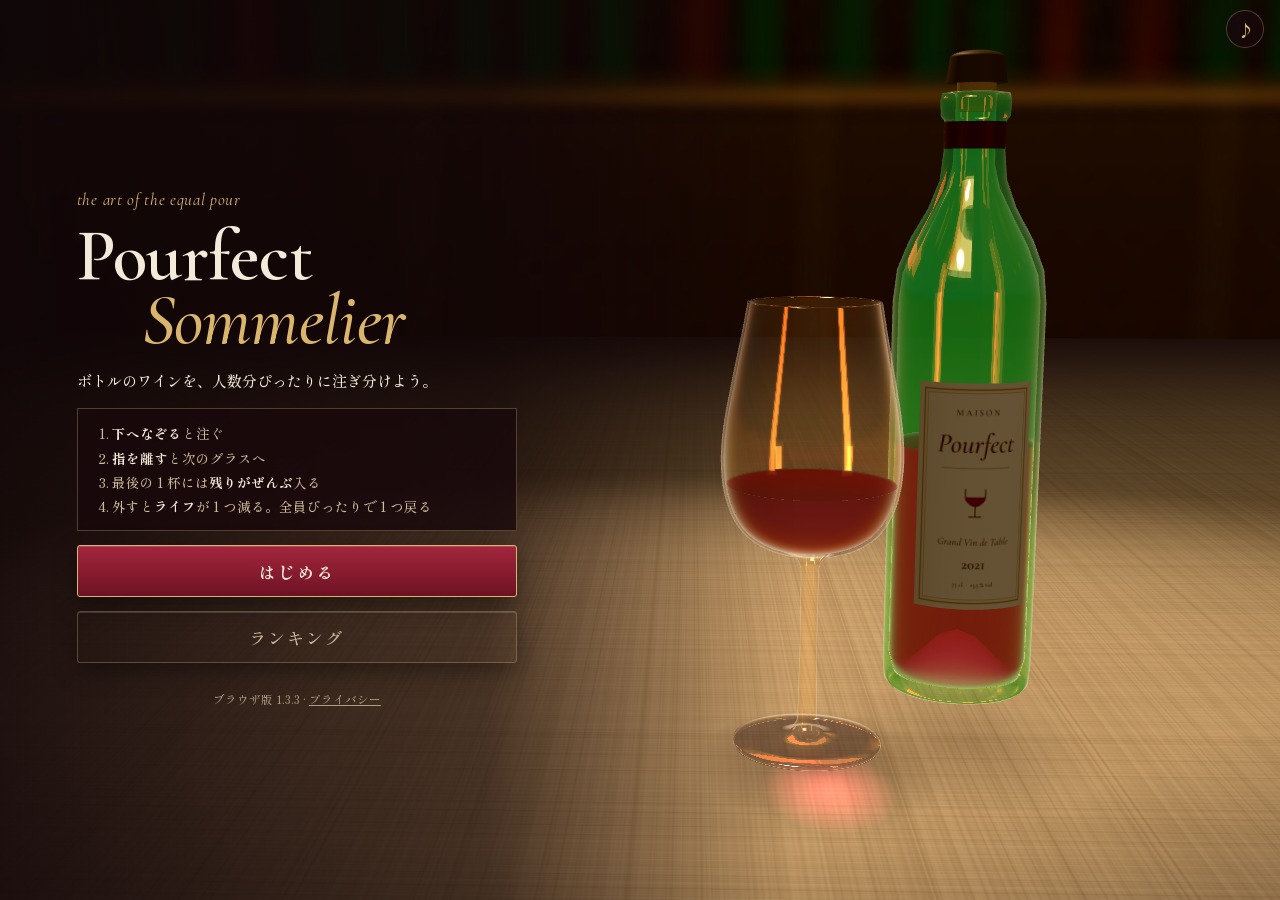
==== commit 3ae85a5c: "ブラウザ版 Pourfect Sommelier（組み 1873e4c7da81） Co-Authored-By: Claude Opus 5.5 <noreply@anthropic.com>" ====
--- a/index.html
+++ b/index.html
@@ -31,7 +31,7 @@
 <link rel="preload" href="assets/fonts/shippori-500.woff" as="font" type="font/woff" crossorigin>
 <link rel="preload" href="assets/fonts/shippori-700.woff" as="font" type="font/woff" crossorigin>
 <link rel="preload" href="assets/fonts/cormorant.woff" as="font" type="font/woff" crossorigin>
-<link rel="stylesheet" href="v/fe3d9690ec8c/app.css">
+<link rel="stylesheet" href="v/1873e4c7da81/app.css">
 </head>
 <body>
 <div id="app">
@@ -93,7 +93,7 @@
 <script>
 window.__psLoadTimer = setTimeout(function(){ if (window.__ps || document.getElementById('err')) return; var d = document.createElement('pre'); d.id = 'loadErr'; d.textContent = '3D の部品（three.js）の読み込みに時間がかかっています。しばらく待っても始まらないときは、通信を確かめてページを開き直してください。'; document.getElementById('app').appendChild(d); }, 12000);
 </script>
-<script src="v/fe3d9690ec8c/js/web.js"></script>
-<script type="module" src="v/fe3d9690ec8c/js/app.js"></script>
+<script src="v/1873e4c7da81/js/web.js"></script>
+<script type="module" src="v/1873e4c7da81/js/app.js"></script>
 </body>
 </html>
--- a/v/1873e4c7da81/app.css
+++ b/v/1873e4c7da81/app.css
@@ -0,0 +1,275 @@
+@font-face{font-family:'Shippori Mincho';font-weight:500;font-display:swap;src:url('../../assets/fonts/shippori-500.woff') format('woff')}
+@font-face{font-family:'Shippori Mincho';font-weight:700;font-display:swap;src:url('../../assets/fonts/shippori-700.woff') format('woff')}
+@font-face{font-family:'Cormorant Garamond';font-style:normal;font-weight:300 700;font-display:swap;src:url('../../assets/fonts/cormorant.woff') format('woff')}
+@font-face{font-family:'Cormorant Garamond';font-style:italic;font-weight:300 700;font-display:swap;src:url('../../assets/fonts/cormorant-italic.woff') format('woff')}
+:root{
+  --night:#110608;
+  --panel:rgba(24,8,12,.80);
+  --panel-2:rgba(40,14,20,.86);
+  --line:rgba(222,190,128,.30);
+  --cream:#f4ead9;
+  --cream-2:#cdbb9f;
+  --brass:#d9b66c;
+  --brass-2:#9c7a3a;
+  --wine:#8b1a30;
+  --ok:#bfe09a;
+  --warn:#f2c879;
+  --bad:#ff8f7d;
+  --v-great:#f2c879;
+  --v-good:#bfe09a;
+  --v-ok:#e2d6c2;
+  --v-less:#ff8f7d;
+  --v-more:#f7a86f;
+  --v-none:#a8997f;
+  --f-latin:"Cormorant Garamond","Iowan Old Style","Palatino","Times New Roman",serif;
+  --f-jp:"Shippori Mincho","Hiragino Mincho ProN","Yu Mincho","Noto Serif JP",serif;
+  color-scheme:dark;
+}
+[hidden]{display:none!important}
+html,body{height:100%;margin:0;background:var(--night);color:var(--cream)}
+*,*::before,*::after{box-sizing:border-box}
+body{font-family:var(--f-jp);font-variant-numeric:lining-nums;overflow:hidden;overscroll-behavior:none;-webkit-user-select:none;user-select:none;-webkit-touch-callout:none;-webkit-tap-highlight-color:transparent}
+button{font-family:inherit;cursor:pointer;-webkit-tap-highlight-color:transparent}
+button:focus-visible{outline:2px solid var(--brass);outline-offset:3px}
+#app{position:fixed;inset:0;overflow:hidden;touch-action:none;background:var(--night)}
+#cv{position:absolute;inset:0;width:100%;height:100%;display:block;touch-action:none}
+#vig{position:absolute;inset:0;pointer-events:none;background:radial-gradient(120% 90% at 50% 46%,transparent 55%,rgba(8,2,4,.55) 100%)}
+#labels{position:absolute;inset:0;pointer-events:none;transition:opacity .25s ease-out}
+#labels.off{opacity:0}
+#hud{position:absolute;inset:0;pointer-events:none;display:flex;flex-direction:column;gap:8px;
+  padding-top:calc(env(safe-area-inset-top,0px) + 10px);padding-bottom:calc(env(safe-area-inset-bottom,0px) + 14px);
+  padding-left:max(16px,env(safe-area-inset-left,0px));padding-right:max(16px,env(safe-area-inset-right,0px))}
+.hrow{display:flex;justify-content:space-between;align-items:flex-start;gap:10px}
+.plaque{display:flex;align-items:baseline;gap:8px;padding:6px 14px 7px;border:1px solid var(--line);border-radius:3px;background:var(--panel);box-shadow:0 6px 18px rgba(0,0,0,.35)}
+.cap{font-family:var(--f-latin);font-weight:600;font-size:12px;letter-spacing:.22em;color:var(--brass)}
+.plaque b{font-family:var(--f-latin);font-weight:700;font-size:26px;line-height:1;font-variant-numeric:lining-nums tabular-nums}
+.plaque .sub{font-size:13px;color:var(--cream-2)}
+.plaque{white-space:nowrap}
+#btnSound{position:absolute;z-index:6;right:max(16px,env(safe-area-inset-right,0px));top:calc(env(safe-area-inset-top,0px) + 10px)}
+.iconbtn{pointer-events:auto;width:38px;height:38px;border-radius:50%;border:1px solid var(--line);background:var(--panel);color:var(--brass);font-size:17px;display:grid;place-items:center;padding:0}
+.iconbtn[aria-pressed="false"]{color:var(--cream-2);opacity:.6}
+.info{align-self:flex-start;font-size:13px;color:var(--cream-2);padding:4px 10px;border-left:2px solid var(--brass-2);background:linear-gradient(90deg,rgba(24,8,12,.7),transparent)}
+.info b{color:var(--cream);font-weight:700}
+.right{display:flex;align-self:stretch;margin-right:46px}   
+.plaque.lives{align-items:center;gap:4px}
+.lives{display:inline-flex;gap:4px;vertical-align:-3px}
+.lf svg{display:block;width:17px;height:17px;fill:transparent;stroke:var(--brass-2);stroke-width:1.7;stroke-linejoin:round}
+.lf.on svg{fill:#b3243f;stroke:var(--brass)}
+.lf.lost svg{animation:lflost .8s .35s ease-out both}
+.lf.gain svg{animation:lfgain .7s .35s cubic-bezier(.2,1.4,.4,1) both}
+@keyframes lflost{0%{fill:#b3243f;stroke:var(--brass);transform:scale(1)}40%{fill:var(--bad);stroke:var(--bad);transform:scale(1.6) rotate(-14deg)}100%{fill:transparent;stroke:var(--brass-2);transform:scale(1)}}
+@keyframes lfgain{0%{fill:transparent;stroke:var(--brass-2);transform:scale(.6)}60%{fill:var(--v-great);stroke:var(--v-great);transform:scale(1.5)}100%{fill:#b3243f;stroke:var(--brass);transform:scale(1)}}
+#hud .info,#hud .dots{transition:opacity .3s ease-out}
+#hud.judging .info,#hud.judging .dots{opacity:0}
+.dots{display:flex;gap:7px;align-items:center;flex-wrap:wrap}
+.dot{width:13px;height:13px;border-radius:50%;border:1.5px solid var(--cream-2);opacity:.7}
+.dot.done{background:var(--wine-dot,#9b1d33);border-color:var(--brass);opacity:1}
+.dot.cur{border-color:var(--brass);box-shadow:0 0 0 3px rgba(217,182,108,.25);opacity:1}
+.dot.auto{border-style:dashed}
+.spacer{flex:1}
+.hint{align-self:center;max-width:min(92%,420px);text-align:center;font-size:14px;line-height:1.6;padding:8px 16px;border-radius:999px;background:var(--panel);border:1px solid var(--line);transition:opacity .3s}
+.hint:empty{opacity:0}
+.hint b{color:var(--brass)}
+.nb{display:inline-block}
+.screen{position:absolute;inset:0;display:flex;flex-direction:column;justify-content:flex-end;align-items:center;
+  padding-top:calc(env(safe-area-inset-top,0px) + 24px);padding-bottom:calc(env(safe-area-inset-bottom,0px) + 28px);
+  padding-left:max(16px,env(safe-area-inset-left,0px));padding-right:max(16px,env(safe-area-inset-right,0px));
+  background:linear-gradient(180deg,rgba(17,6,8,.0) 30%,rgba(17,6,8,.72) 70%,rgba(17,6,8,.92))}
+.tt{width:min(100%,440px);display:flex;flex-direction:column;gap:14px}
+.eyebrow{margin:0;font-family:var(--f-latin);font-style:italic;font-size:17px;color:var(--brass);letter-spacing:.04em}
+h1{margin:0;font-family:var(--f-latin);font-weight:600;font-size:clamp(46px,13vw,72px);line-height:.9;letter-spacing:-.01em;text-wrap:balance}
+h1 i{font-weight:500;color:var(--brass);display:block;padding-left:.9em}
+.lead{margin:0;font-size:15px;line-height:1.8;color:var(--cream)}
+.how{margin:0;padding:12px 14px 12px 34px;font-size:13.5px;line-height:1.8;color:var(--cream-2);border:1px solid var(--line);background:var(--panel)}
+.how b{color:var(--cream)}
+.btn{pointer-events:auto;align-self:stretch;min-height:52px;border-radius:3px;border:1px solid var(--brass);background:linear-gradient(180deg,#a3263d,#6e1224);color:var(--cream);font-size:17px;font-weight:700;letter-spacing:.12em;box-shadow:0 8px 24px rgba(0,0,0,.4),inset 0 1px 0 rgba(255,255,255,.15)}
+.btn:active{transform:translateY(1px);filter:brightness(.92)}
+.btn.ghost{background:transparent;border-color:var(--line);color:var(--cream-2);font-weight:500}
+.best{margin:0;text-align:center;font-size:13px;color:var(--cream-2);font-variant-numeric:lining-nums tabular-nums}
+.card{position:absolute;left:50%;bottom:calc(env(safe-area-inset-bottom,0px) + 18px);transform:translateX(-50%);
+  width:min(calc(100% - 32px),460px);display:flex;flex-direction:column;gap:10px;padding:18px 18px 16px;
+  background:var(--panel-2);border:1px solid var(--line);border-radius:4px;box-shadow:0 18px 50px rgba(0,0,0,.55);
+  -webkit-backdrop-filter:blur(6px);backdrop-filter:blur(6px);animation:rise .45s cubic-bezier(.2,.8,.2,1)}
+@keyframes rise{from{opacity:0;transform:translate(-50%,24px)}to{opacity:1;transform:translate(-50%,0)}}
+.card h2{margin:0;font-size:22px;line-height:1.35;text-wrap:balance}
+.card .sub{margin:0;font-size:13.5px;color:var(--cream-2);line-height:1.6}
+.note{margin:0;font-size:12.5px;line-height:1.6;color:var(--cream-2)}
+.note b{color:#cfe6ff;font-weight:700}
+.legend{display:flex;justify-content:center;gap:16px;font-size:11.5px;color:var(--cream-2)}
+.legend i{display:inline-block;vertical-align:middle;margin-right:5px}
+.legend .lg-t{width:16px;height:2px;background:var(--brass)}
+.legend .lg-b{width:14px;height:9px;background:rgba(217,182,108,.16);border-top:1px dashed rgba(217,182,108,.5);border-bottom:1px dashed rgba(217,182,108,.5)}
+.bars{display:flex;gap:6px;align-items:flex-end;justify-content:center;padding:6px 0 0}
+.bar{flex:1;max-width:56px;min-width:0;display:flex;flex-direction:column;align-items:center;gap:3px}
+.col{position:relative;width:100%;height:92px;border-bottom:1px solid var(--line)}
+.band{position:absolute;left:0;right:0;background:rgba(217,182,108,.16);border-top:1px dashed rgba(217,182,108,.5);border-bottom:1px dashed rgba(217,182,108,.5)}
+.tgt{position:absolute;left:-2px;right:-2px;height:1px;background:var(--brass)}
+.fill{position:absolute;left:22%;right:22%;bottom:0;border-radius:2px 2px 0 0;background:linear-gradient(180deg,#c2304b,#6d0f22)}
+.fill.white{background:linear-gradient(180deg,#f0dd8e,#b99a3e)}
+.fill.rose{background:linear-gradient(180deg,#f6a1a6,#c4566a)}
+.ml{font-family:var(--f-latin);font-weight:700;font-size:15px;font-variant-numeric:lining-nums tabular-nums}
+.dv{font-size:11px;font-variant-numeric:lining-nums tabular-nums}
+.ok{color:var(--ok)}.warn{color:var(--warn)}.bad{color:var(--bad)}
+.face{width:22px;height:22px}
+.v-great{color:var(--v-great)}.v-good{color:var(--v-good)}.v-ok{color:var(--v-ok)}.v-less{color:var(--v-less)}.v-more{color:var(--v-more)}.v-spill{color:var(--v-less)}.v-none{color:var(--v-none)}
+.lab .ml,.bar .ml{color:var(--cream)}
+.scoreline{display:flex;justify-content:space-between;align-items:baseline;flex-wrap:wrap;gap:2px 10px;font-size:14px;color:var(--cream-2);border-top:1px solid var(--line);padding-top:8px}
+.scoreline b{font-family:var(--f-latin);font-size:20px;color:var(--cream);font-variant-numeric:lining-nums tabular-nums}
+.newrec{font-style:normal;font-weight:700;color:var(--brass);letter-spacing:.08em}
+.btns{display:flex;flex-direction:column;gap:8px}
+.fold{display:grid;grid-template-rows:1fr;transition:grid-template-rows .45s cubic-bezier(.2,.8,.2,1),margin-top .45s cubic-bezier(.2,.8,.2,1),opacity .3s ease-out}
+.fold>div{min-height:0;overflow:hidden;display:flex;flex-direction:column;gap:10px}
+.card.open .fold>div{overflow:visible}
+.card.judging .fold{grid-template-rows:0fr;margin-top:-10px;opacity:0}
+.bar:not(.done) .face,.bar:not(.done) .dv{visibility:hidden}
+.band{transition:background-color .15s ease-out,border-color .15s ease-out}
+.bar.now .col{border-bottom-color:var(--brass)}
+.col.in .band{background:rgba(217,182,108,.36);border-color:var(--brass)}
+.col.over .band{background:rgba(255,143,125,.22);border-color:var(--bad)}
+.col.hit .band{animation:bandhit .55s ease-out}
+.col.miss{animation:shake .38s ease-out}
+.col.miss .band{background:rgba(255,143,125,.13);border-color:rgba(255,143,125,.7)}
+.col.miss.lo .band{border-bottom:2px solid var(--bad)}
+.col.miss.hi .band{border-top:2px solid var(--bad)}
+.bar.done .face{animation:pop2 .32s cubic-bezier(.2,1.4,.4,1)}
+@keyframes bandhit{0%{background:rgba(242,200,121,.8)}100%{background:rgba(217,182,108,.16)}}
+@keyframes shake{0%,100%{transform:translateX(0)}20%{transform:translateX(-4px)}45%{transform:translateX(3px)}70%{transform:translateX(-2px)}}
+@keyframes pop2{from{opacity:0;transform:scale(.4)}to{opacity:1;transform:scale(1)}}
+#glow{position:absolute;inset:0;pointer-events:none;opacity:0;background:radial-gradient(95% 62% at 50% 34%,rgba(255,226,160,.36),rgba(242,200,121,.12) 50%,transparent 76%);mix-blend-mode:screen}
+#app.pourfect #glow{animation:glow 1.9s ease-out both}
+@keyframes glow{0%{opacity:0}12%{opacity:1}100%{opacity:0}}
+#app.pourfect #rTitle{background:linear-gradient(100deg,var(--brass) 0%,#fff3cf 42%,var(--brass) 58%,#f2c879 100%);background-size:230% 100%;-webkit-background-clip:text;background-clip:text;color:transparent;animation:shimmer 2.4s ease-in-out infinite}
+@keyframes shimmer{0%{background-position:125% 0}100%{background-position:-105% 0}}
+.spark{position:absolute;width:16px;height:16px;margin:-8px 0 0 -8px;opacity:0;background:radial-gradient(circle,#fffbe8 0 20%,#f2c879 45%,rgba(242,200,121,0) 72%);
+  clip-path:polygon(50% 0,59% 41%,100% 50%,59% 59%,50% 100%,41% 59%,0 50%,41% 41%);animation:spark 1.1s ease-out both}
+@keyframes spark{0%{opacity:0;transform:translateY(6px) scale(.2) rotate(0)}30%{opacity:1;transform:translateY(-4px) scale(1.25) rotate(35deg)}100%{opacity:0;transform:translateY(-26px) scale(.35) rotate(90deg)}}
+.lab{position:absolute;transform:translate(-50%,-100%);display:flex;flex-direction:column;align-items:center;gap:2px;padding:5px 8px 4px;min-width:54px;
+  background:var(--panel);border:1px solid var(--line);border-radius:3px;font-size:11px;white-space:nowrap;animation:pop .35s cubic-bezier(.2,1.4,.4,1)}
+.lab .ml{font-size:16px}
+.lab .face{width:20px;height:20px}
+#labels.compact .lab{min-width:0;padding:3px 5px 2px}
+#labels.compact .lab .w{display:none}
+#labels.compact .lab{padding:3px}
+.lab.wait,#labels.compact .lab.wait{min-width:0;width:10px;height:10px;padding:0;border:0;border-radius:50%;background:var(--brass);box-shadow:0 0 0 4px rgba(217,182,108,.25);animation:waitp .45s ease-in-out infinite alternate}
+.lab.wait>*{display:none}
+@keyframes waitp{from{opacity:.45}to{opacity:1}}
+@keyframes pop{from{opacity:0;transform:translate(-50%,-80%) scale(.7)}to{opacity:1;transform:translate(-50%,-100%) scale(1)}}
+#dbg{position:absolute;left:max(16px,env(safe-area-inset-left,0px));bottom:calc(env(safe-area-inset-bottom,0px) + 70px);margin:0;padding:6px 8px;font:11px/1.45 ui-monospace,Menlo,monospace;background:rgba(0,0,0,.6);color:#cfe;pointer-events:none;white-space:pre}
+#err,#loadErr{position:absolute;inset:auto 16px 16px;padding:12px;background:#400;color:#fff;font:12px/1.5 ui-monospace,Menlo,monospace;white-space:pre-wrap}
+#err.soft{z-index:9;bottom:calc(env(safe-area-inset-bottom,0px) + 16px);margin:0;padding:10px 14px;border:1px solid var(--bad);border-radius:3px;background:#2a0f15;color:var(--cream);font:12.5px/1.6 var(--f-jp);text-align:center;cursor:pointer;box-shadow:0 12px 30px rgba(0,0,0,.5);animation:rise2 .3s cubic-bezier(.2,.8,.2,1)}
+@keyframes rise2{from{opacity:0;transform:translateY(10px)}to{opacity:1;transform:none}}
+@media (min-aspect-ratio:1/1) and (min-width:700px){
+  .screen{align-items:flex-start;justify-content:center;padding-left:max(6vw,env(safe-area-inset-left,0px));background:linear-gradient(90deg,rgba(17,6,8,.92) 0%,rgba(17,6,8,.7) 38%,rgba(17,6,8,0) 62%)}
+}
+@media (prefers-reduced-motion:reduce){.card,.lab,.spark,#err.soft,.lf.lost svg,.lf.gain svg,.col.miss,.col.hit .band,.bar.done .face,#app.pourfect #glow,#app.pourfect #rTitle{animation:none}.fold{transition:none}}
+.ps-foot{margin:0;text-align:center;font-size:11.5px;color:var(--cream-2);opacity:.8}
+.ps-foot a{color:inherit;pointer-events:auto}
+.ps-foot button{border:0;background:none;font:inherit;color:inherit;text-decoration:underline;text-underline-offset:2px;pointer-events:auto;padding:10px 6px;margin:-10px -6px}
+.ps-foot [hidden]{display:none}
+.st-body{display:grid;gap:10px;padding:4px 0 2px}
+.st-lead{margin:0;font-size:15px;line-height:1.7;text-align:center;text-wrap:balance}
+.ps-note{margin:0;text-align:center;font-size:12px;color:var(--warn)}
+.ps-row2{display:flex;gap:8px}
+.ps-row2 .btn{flex:1;min-width:0;min-height:46px;padding:0 6px;font-size:14px;letter-spacing:.04em;white-space:nowrap}
+@media (max-width:370px){.ps-row2 .btn{font-size:12.5px;letter-spacing:0}}
+.rk-status{margin:0;font-size:13px;line-height:1.5;color:var(--brass);text-align:center}
+.rk-overlay{position:absolute;inset:0;z-index:8;display:flex;align-items:center;justify-content:center;
+  padding:calc(env(safe-area-inset-top,0px) + 16px) max(16px,env(safe-area-inset-right,0px)) calc(env(safe-area-inset-bottom,0px) + 16px) max(16px,env(safe-area-inset-left,0px));
+  background:rgba(10,3,5,.74);-webkit-backdrop-filter:blur(3px);backdrop-filter:blur(3px)}
+.rsheet{position:relative;width:min(100%,460px);max-height:100%;display:flex;flex-direction:column;gap:8px;padding:18px 18px 16px;
+  background:var(--panel-2);border:1px solid var(--line);border-radius:4px;box-shadow:0 18px 50px rgba(0,0,0,.6);animation:rkin .3s cubic-bezier(.2,.8,.2,1)}
+@keyframes rkin{from{opacity:0;transform:translateY(16px)}to{opacity:1;transform:none}}
+.rsheet .cap{margin:0}
+.rsheet h2{margin:0;font-size:22px;line-height:1.35}
+#rankBody{flex:1;min-height:120px;overflow-y:auto;overscroll-behavior:contain;touch-action:pan-y;-webkit-overflow-scrolling:touch;display:flex;flex-direction:column;gap:8px;padding-right:2px;
+  --more:0px;-webkit-mask-image:linear-gradient(to bottom,#000 calc(100% - var(--more)),transparent);mask-image:linear-gradient(to bottom,#000 calc(100% - var(--more)),transparent)}
+.rk-close{flex:none}
+.rk-empty{margin:0;padding:26px 0;font-size:14px;color:var(--cream-2);text-align:center}
+.rk-head{display:flex;justify-content:space-between;align-items:center;gap:8px;font-size:13px;color:var(--cream-2)}
+.rk-link{pointer-events:auto;border:0;background:none;padding:6px 4px;color:var(--cream-2);font-size:13px;text-decoration:underline;text-underline-offset:3px}
+.rk-list{list-style:none;margin:0;padding:0;display:grid;gap:4px}
+.rk-row{display:grid;grid-template-columns:34px minmax(0,1fr) auto;align-items:baseline;gap:10px;padding:8px 12px;border:1px solid var(--line);border-radius:3px;background:rgba(0,0,0,.18)}
+.rk-row.mine{border-color:var(--brass);background:rgba(217,182,108,.14)}
+.rk-row.tap{cursor:pointer}
+.rk-row.tap:focus-visible{outline:2px solid var(--brass);outline-offset:1px}
+.rk-rank{font-family:var(--f-latin);font-weight:700;font-size:20px;line-height:1;color:var(--brass);text-align:center;font-variant-numeric:lining-nums tabular-nums}
+.rk-name{font-size:15px;color:var(--cream);overflow:hidden;white-space:nowrap;text-overflow:ellipsis}
+.rk-tabs{display:grid;grid-template-columns:repeat(3,1fr);gap:6px}
+.rk-tabs[hidden]{display:none}
+.rk-tab{min-height:40px;padding:0 4px;border:1px solid var(--line);border-radius:3px;background:rgba(0,0,0,.18);color:var(--cream-2);font:inherit;font-size:14px;letter-spacing:.08em;cursor:pointer;pointer-events:auto;transition:background .2s ease-out,border-color .2s ease-out,color .2s ease-out}
+.rk-tab.on{border-color:var(--brass);color:var(--cream);background:rgba(217,182,108,.16)}
+.rk-who{display:flex;align-items:baseline;gap:6px;min-width:0}
+.rk-who .rk-name{min-width:0}
+.rk-badges{flex:none;display:inline-flex;align-items:baseline;gap:6px;font-size:15px;line-height:1;white-space:nowrap}
+.rk-mine .rk-badges{margin-left:8px}
+.rk-bd{display:inline-flex;align-items:baseline}
+.rk-bn{margin-left:1px;font-size:10px;color:var(--brass);letter-spacing:0;font-variant-numeric:lining-nums tabular-nums}
+.rk-badgenote{margin-top:6px;opacity:.85}
+.rk-period{margin:0;font-size:14px;color:var(--cream);letter-spacing:.04em;font-variant-numeric:lining-nums tabular-nums}
+.rk-codebox{display:grid;gap:6px;padding:10px 12px;border:1px solid var(--line);border-radius:3px;background:rgba(0,0,0,.18)}
+.rk-codebox b{color:var(--cream);font-size:14px}
+.rk-codearea{display:grid;gap:6px}
+.rk-codearea:empty{display:none}
+.rk-code{font-family:var(--f-latin);letter-spacing:.12em;text-align:center;text-transform:uppercase;font-variant-numeric:lining-nums tabular-nums;-webkit-user-select:text;user-select:text}
+.rk-warn{color:var(--brass)}
+.rk-sys{font-family:"Hiragino Mincho ProN","Yu Mincho","Noto Serif JP",serif}
+.rk-score{font-size:12px;color:var(--cream-2);white-space:nowrap}
+.rk-score b{font-family:var(--f-latin);font-weight:700;font-size:22px;line-height:1;color:var(--cream);font-variant-numeric:lining-nums tabular-nums}
+.rk-detail{grid-column:1/-1;display:grid;gap:8px;padding-top:6px}
+.rk-menu{display:flex;flex-wrap:wrap;gap:6px}
+.rk-menu button{border:1px solid var(--line);border-radius:999px;background:transparent;color:var(--cream);padding:7px 11px;font-size:12px}
+.rk-small{margin:0;font-size:12px;line-height:1.6;color:var(--cream-2);text-align:center;text-wrap:balance}
+.rk-mine{margin:4px 0 0;font-size:14px;font-weight:700;color:var(--brass);text-align:center}
+.rk-join{display:grid;gap:8px}
+.rk-lead{margin:0;font-size:15px;font-weight:700;text-align:center}
+.rk-input{width:100%;font:inherit;font-size:18px;font-weight:700;padding:11px 14px;border:1px solid var(--brass);border-radius:3px;background:rgba(0,0,0,.3);color:var(--cream);-webkit-user-select:text;user-select:text;touch-action:manipulation}
+.rk-input::placeholder{color:var(--cream-2);opacity:.6}
+.rk-count{font-size:12px;color:var(--cream-2);text-align:right}
+.rk-count.over{color:var(--bad)}
+.rk-terms{max-height:24vh;overflow:auto;padding:8px 12px;border:1px solid var(--line);border-radius:3px;background:rgba(0,0,0,.18);font-size:12px;line-height:1.6;color:var(--cream-2);touch-action:pan-y}
+.rk-terms b{color:var(--cream)}
+.rk-terms ul{margin:4px 0 0;padding-left:1.2em;display:grid;gap:4px}
+.rk-terms li{text-wrap:pretty}
+.rk-terms li.new{color:var(--cream)}
+.rk-new{display:inline-block;margin-right:6px;padding:0 6px;border:1px solid var(--brass);border-radius:2px;color:var(--brass);font-size:11px;line-height:1.5;font-weight:700}
+.rk-join.renaming .rk-terms{max-height:14vh}
+.rk-agree{display:flex;align-items:center;gap:8px;min-height:44px;font-size:14px;color:var(--cream)}
+.rk-agree input{width:22px;height:22px;flex:none;accent-color:var(--brass)}
+.rk-error{margin:0;min-height:1.2em;font-size:13px;color:var(--bad);text-align:center}
+.rk-danger{width:100%;border:1px solid var(--bad);border-radius:3px;background:transparent;color:var(--bad);padding:11px 6px;font-size:14px}
+.rk-id{margin:0;font-size:10px;color:var(--cream-2);word-break:break-all;-webkit-user-select:text;user-select:text}
+.rk-note{margin-top:4px;padding:7px 10px;border-radius:999px;background:var(--brass);color:#2a1206;font-size:12px;font-weight:700;text-align:center}
+.rsheet button:disabled{opacity:.55}
+#psQuit{position:absolute;right:calc(max(16px,env(safe-area-inset-right,0px)) + 46px);top:calc(env(safe-area-inset-top,0px) + 10px);font-size:20px;line-height:1;transition:opacity .25s ease-out}
+#psQuit:disabled{opacity:.25;cursor:default}
+#app.ps-quit .right{margin-right:92px}
+@media (prefers-reduced-motion:reduce){.rsheet{animation:none}}
+.screen{justify-content:safe flex-end;overflow-y:auto;touch-action:pan-y}
+.card{max-height:calc(100% - env(safe-area-inset-top,0px) - 24px);overflow-y:auto;overscroll-behavior:contain;touch-action:pan-y}
+@media (min-aspect-ratio:1/1) and (min-width:700px){.screen{justify-content:safe center}}
+@media (max-height:640px){
+  .tt{gap:9px}
+  .eyebrow{font-size:14px}
+  h1{font-size:clamp(38px,11vw,54px)}
+  .lead{font-size:14px;line-height:1.6}
+  .how{padding:8px 12px 8px 30px;font-size:12.5px;line-height:1.6}
+  .tt .btn,.card .btn{min-height:44px}
+  .ps-row2 .btn{min-height:42px}
+  .card{gap:8px;padding:14px 16px 12px}
+  .screen{padding-top:calc(env(safe-area-inset-top,0px) + 14px);padding-bottom:calc(env(safe-area-inset-bottom,0px) + 16px)}
+}
+@media (max-height:430px){
+  .eyebrow{display:none}
+  h1{font-size:40px}
+  .how{line-height:1.45}
+}
+.ps-badges{margin:2px 0 0;text-align:center;font-size:13px;color:var(--brass);letter-spacing:.04em}
+.ps-badges[hidden]{display:none}
+.ps-toast{position:absolute;left:50%;top:calc(env(safe-area-inset-top,0px) + 64px);z-index:30;transform:translate(-50%,-8px);opacity:0;
+  width:min(calc(100% - 32px),360px);display:grid;gap:4px;padding:12px 16px;border:1px solid var(--brass);border-radius:4px;
+  background:rgba(26,10,14,.94);color:var(--cream);text-align:center;font-size:14px;line-height:1.5;cursor:pointer;pointer-events:auto;
+  box-shadow:0 10px 30px rgba(0,0,0,.45);transition:opacity .25s ease-out,transform .25s ease-out}
+.ps-toast.on{opacity:1;transform:translate(-50%,0)}
+.ps-toast[hidden]{display:none}
+.ps-toast b{color:var(--brass);font-size:15px}
+.ps-toast small{color:var(--cream-2);font-size:11px}
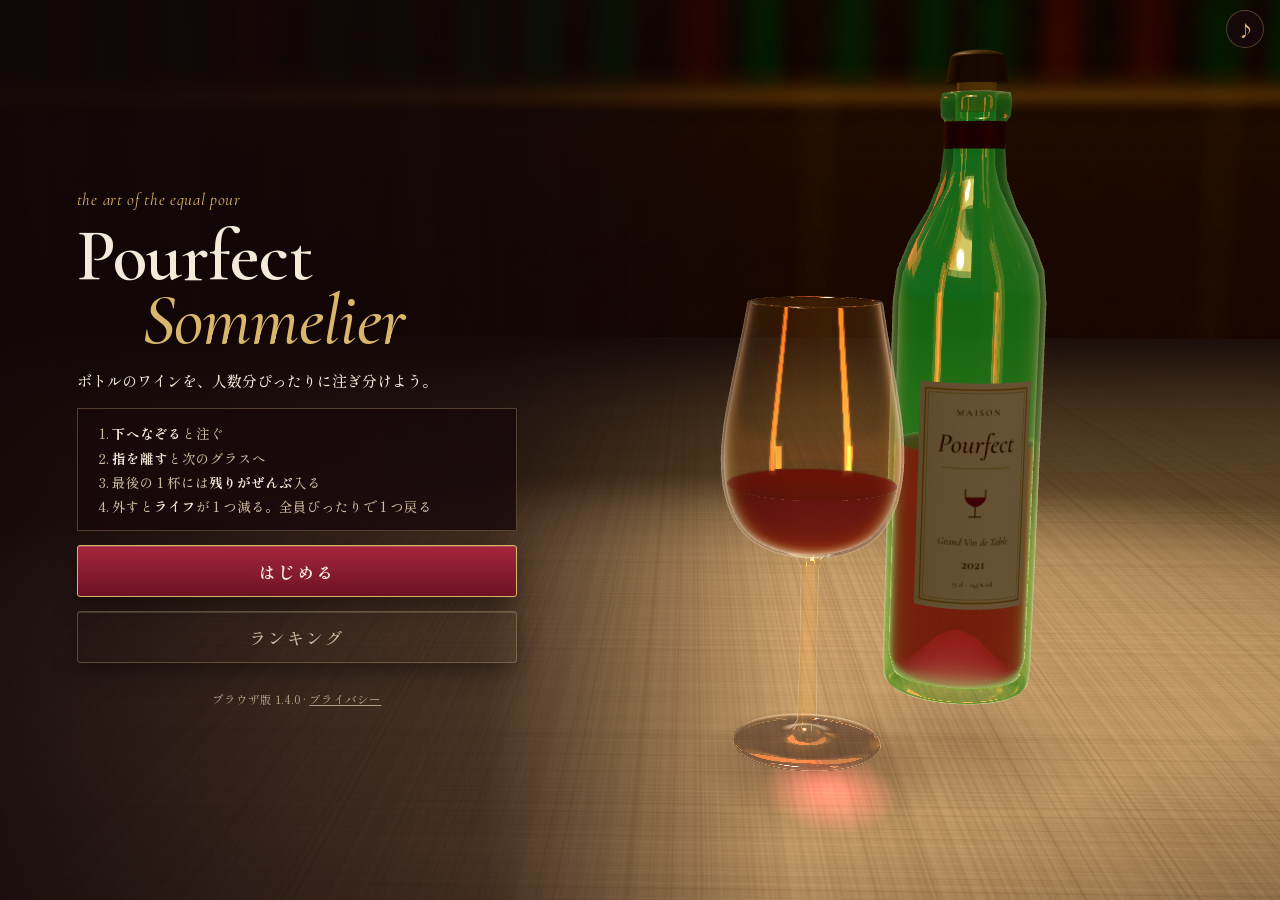
==== commit 8d5a775f: "ブラウザ版 Pourfect Sommelier（組み daba633e9a98） Co-Authored-By: Claude Fable 5.2 <noreply@anthropic.com>" ====
--- a/index.html
+++ b/index.html
@@ -31,7 +31,7 @@
 <link rel="preload" href="assets/fonts/shippori-500.woff" as="font" type="font/woff" crossorigin>
 <link rel="preload" href="assets/fonts/shippori-700.woff" as="font" type="font/woff" crossorigin>
 <link rel="preload" href="assets/fonts/cormorant.woff" as="font" type="font/woff" crossorigin>
-<link rel="stylesheet" href="v/1873e4c7da81/app.css">
+<link rel="stylesheet" href="v/daba633e9a98/app.css">
 </head>
 <body>
 <div id="app">
@@ -93,7 +93,7 @@
 <script>
 window.__psLoadTimer = setTimeout(function(){ if (window.__ps || document.getElementById('err')) return; var d = document.createElement('pre'); d.id = 'loadErr'; d.textContent = '3D の部品（three.js）の読み込みに時間がかかっています。しばらく待っても始まらないときは、通信を確かめてページを開き直してください。'; document.getElementById('app').appendChild(d); }, 12000);
 </script>
-<script src="v/1873e4c7da81/js/web.js"></script>
-<script type="module" src="v/1873e4c7da81/js/app.js"></script>
+<script src="v/daba633e9a98/js/web.js"></script>
+<script type="module" src="v/daba633e9a98/js/app.js"></script>
 </body>
 </html>
--- a/v/daba633e9a98/app.css
+++ b/v/daba633e9a98/app.css
@@ -0,0 +1,289 @@
+@font-face{font-family:'Shippori Mincho';font-weight:500;font-display:swap;src:url('../../assets/fonts/shippori-500.woff') format('woff')}
+@font-face{font-family:'Shippori Mincho';font-weight:700;font-display:swap;src:url('../../assets/fonts/shippori-700.woff') format('woff')}
+@font-face{font-family:'Cormorant Garamond';font-style:normal;font-weight:300 700;font-display:swap;src:url('../../assets/fonts/cormorant.woff') format('woff')}
+@font-face{font-family:'Cormorant Garamond';font-style:italic;font-weight:300 700;font-display:swap;src:url('../../assets/fonts/cormorant-italic.woff') format('woff')}
+:root{
+  --night:#110608;
+  --panel:rgba(24,8,12,.80);
+  --panel-2:rgba(40,14,20,.86);
+  --line:rgba(222,190,128,.30);
+  --cream:#f4ead9;
+  --cream-2:#cdbb9f;
+  --brass:#d9b66c;
+  --brass-2:#9c7a3a;
+  --wine:#8b1a30;
+  --ok:#bfe09a;
+  --warn:#f2c879;
+  --bad:#ff8f7d;
+  --v-great:#f2c879;
+  --v-good:#bfe09a;
+  --v-ok:#e2d6c2;
+  --v-less:#ff8f7d;
+  --v-more:#f7a86f;
+  --v-none:#a8997f;
+  --f-latin:"Cormorant Garamond","Iowan Old Style","Palatino","Times New Roman",serif;
+  --f-jp:"Shippori Mincho","Hiragino Mincho ProN","Yu Mincho","Noto Serif JP",serif;
+  color-scheme:dark;
+}
+[hidden]{display:none!important}
+html,body{height:100%;margin:0;background:var(--night);color:var(--cream)}
+*,*::before,*::after{box-sizing:border-box}
+body{font-family:var(--f-jp);font-variant-numeric:lining-nums;overflow:hidden;overscroll-behavior:none;-webkit-user-select:none;user-select:none;-webkit-touch-callout:none;-webkit-tap-highlight-color:transparent}
+button{font-family:inherit;cursor:pointer;-webkit-tap-highlight-color:transparent}
+button:focus-visible{outline:2px solid var(--brass);outline-offset:3px}
+#app{position:fixed;inset:0;overflow:hidden;touch-action:none;background:var(--night)}
+#cv{position:absolute;inset:0;width:100%;height:100%;display:block;touch-action:none}
+#vig{position:absolute;inset:0;pointer-events:none;background:radial-gradient(120% 90% at 50% 46%,transparent 55%,rgba(8,2,4,.55) 100%)}
+#labels{position:absolute;inset:0;pointer-events:none;transition:opacity .25s ease-out}
+#labels.off{opacity:0}
+#hud{position:absolute;inset:0;pointer-events:none;display:flex;flex-direction:column;gap:8px;
+  padding-top:calc(env(safe-area-inset-top,0px) + 10px);padding-bottom:calc(env(safe-area-inset-bottom,0px) + 14px);
+  padding-left:max(16px,env(safe-area-inset-left,0px));padding-right:max(16px,env(safe-area-inset-right,0px))}
+.hrow{display:flex;justify-content:space-between;align-items:flex-start;gap:10px}
+.plaque{display:flex;align-items:baseline;gap:8px;padding:6px 14px 7px;border:1px solid var(--line);border-radius:3px;background:var(--panel);box-shadow:0 6px 18px rgba(0,0,0,.35)}
+.cap{font-family:var(--f-latin);font-weight:600;font-size:12px;letter-spacing:.22em;color:var(--brass)}
+.plaque b{font-family:var(--f-latin);font-weight:700;font-size:26px;line-height:1;font-variant-numeric:lining-nums tabular-nums}
+.plaque .sub{font-size:13px;color:var(--cream-2)}
+.plaque{white-space:nowrap}
+#btnSound{position:absolute;z-index:6;right:max(16px,env(safe-area-inset-right,0px));top:calc(env(safe-area-inset-top,0px) + 10px)}
+.iconbtn{pointer-events:auto;width:38px;height:38px;border-radius:50%;border:1px solid var(--line);background:var(--panel);color:var(--brass);font-size:17px;display:grid;place-items:center;padding:0}
+.iconbtn[aria-pressed="false"]{color:var(--cream-2);opacity:.6}
+.info{align-self:flex-start;font-size:13px;color:var(--cream-2);padding:4px 10px;border-left:2px solid var(--brass-2);background:linear-gradient(90deg,rgba(24,8,12,.7),transparent)}
+.info b{color:var(--cream);font-weight:700}
+.right{display:flex;align-self:stretch;margin-right:46px}   
+.plaque.lives{align-items:center;gap:4px}
+.lives{display:inline-flex;gap:4px;vertical-align:-3px}
+.lf svg{display:block;width:17px;height:17px;fill:transparent;stroke:var(--brass-2);stroke-width:1.7;stroke-linejoin:round}
+.lf.on svg{fill:#b3243f;stroke:var(--brass)}
+.lf.lost svg{animation:lflost .8s .35s ease-out both}
+.lf.gain svg{animation:lfgain .7s .35s cubic-bezier(.2,1.4,.4,1) both}
+@keyframes lflost{0%{fill:#b3243f;stroke:var(--brass);transform:scale(1)}40%{fill:var(--bad);stroke:var(--bad);transform:scale(1.6) rotate(-14deg)}100%{fill:transparent;stroke:var(--brass-2);transform:scale(1)}}
+@keyframes lfgain{0%{fill:transparent;stroke:var(--brass-2);transform:scale(.6)}60%{fill:var(--v-great);stroke:var(--v-great);transform:scale(1.5)}100%{fill:#b3243f;stroke:var(--brass);transform:scale(1)}}
+#hud .info,#hud .dots{transition:opacity .3s ease-out}
+#hud.judging .info,#hud.judging .dots{opacity:0}
+.dots{display:flex;gap:7px;align-items:center;flex-wrap:wrap}
+.dot{width:13px;height:13px;border-radius:50%;border:1.5px solid var(--cream-2);opacity:.7}
+.dot.done{background:var(--wine-dot,#9b1d33);border-color:var(--brass);opacity:1}
+.dot.cur{border-color:var(--brass);box-shadow:0 0 0 3px rgba(217,182,108,.25);opacity:1}
+.dot.auto{border-style:dashed}
+.spacer{flex:1}
+.hint{align-self:center;max-width:min(92%,420px);text-align:center;font-size:14px;line-height:1.6;padding:8px 16px;border-radius:999px;background:var(--panel);border:1px solid var(--line);transition:opacity .3s}
+.hint:empty{opacity:0}
+.hint b{color:var(--brass)}
+.nb{display:inline-block}
+.screen{position:absolute;inset:0;display:flex;flex-direction:column;justify-content:flex-end;align-items:center;
+  padding-top:calc(env(safe-area-inset-top,0px) + 24px);padding-bottom:calc(env(safe-area-inset-bottom,0px) + 28px);
+  padding-left:max(16px,env(safe-area-inset-left,0px));padding-right:max(16px,env(safe-area-inset-right,0px));
+  background:linear-gradient(180deg,rgba(17,6,8,.0) 30%,rgba(17,6,8,.72) 70%,rgba(17,6,8,.92))}
+.tt{width:min(100%,440px);display:flex;flex-direction:column;gap:14px}
+.eyebrow{margin:0;font-family:var(--f-latin);font-style:italic;font-size:17px;color:var(--brass);letter-spacing:.04em}
+h1{margin:0;font-family:var(--f-latin);font-weight:600;font-size:clamp(46px,13vw,72px);line-height:.9;letter-spacing:-.01em;text-wrap:balance}
+h1 i{font-weight:500;color:var(--brass);display:block;padding-left:.9em}
+.lead{margin:0;font-size:15px;line-height:1.8;color:var(--cream)}
+.how{margin:0;padding:12px 14px 12px 34px;font-size:13.5px;line-height:1.8;color:var(--cream-2);border:1px solid var(--line);background:var(--panel)}
+.how b{color:var(--cream)}
+.btn{pointer-events:auto;align-self:stretch;min-height:52px;border-radius:3px;border:1px solid var(--brass);background:linear-gradient(180deg,#a3263d,#6e1224);color:var(--cream);font-size:17px;font-weight:700;letter-spacing:.12em;box-shadow:0 8px 24px rgba(0,0,0,.4),inset 0 1px 0 rgba(255,255,255,.15)}
+.btn:active{transform:translateY(1px);filter:brightness(.92)}
+.btn.ghost{background:transparent;border-color:var(--line);color:var(--cream-2);font-weight:500}
+.best{margin:0;text-align:center;font-size:13px;color:var(--cream-2);font-variant-numeric:lining-nums tabular-nums}
+.card{position:absolute;left:50%;bottom:calc(env(safe-area-inset-bottom,0px) + 18px);transform:translateX(-50%);
+  width:min(calc(100% - 32px),460px);display:flex;flex-direction:column;gap:10px;padding:18px 18px 16px;
+  background:var(--panel-2);border:1px solid var(--line);border-radius:4px;box-shadow:0 18px 50px rgba(0,0,0,.55);
+  -webkit-backdrop-filter:blur(6px);backdrop-filter:blur(6px);animation:rise .45s cubic-bezier(.2,.8,.2,1)}
+@keyframes rise{from{opacity:0;transform:translate(-50%,24px)}to{opacity:1;transform:translate(-50%,0)}}
+.card h2{margin:0;font-size:22px;line-height:1.35;text-wrap:balance}
+.card .sub{margin:0;font-size:13.5px;color:var(--cream-2);line-height:1.6}
+.note{margin:0;font-size:12.5px;line-height:1.6;color:var(--cream-2)}
+.note b{color:#cfe6ff;font-weight:700}
+.legend{display:flex;justify-content:center;gap:16px;font-size:11.5px;color:var(--cream-2)}
+.legend i{display:inline-block;vertical-align:middle;margin-right:5px}
+.legend .lg-t{width:16px;height:2px;background:var(--brass)}
+.legend .lg-b{width:14px;height:9px;background:rgba(217,182,108,.16);border-top:1px dashed rgba(217,182,108,.5);border-bottom:1px dashed rgba(217,182,108,.5)}
+.bars{display:flex;gap:6px;align-items:flex-end;justify-content:center;padding:6px 0 0}
+.bar{flex:1;max-width:56px;min-width:0;display:flex;flex-direction:column;align-items:center;gap:3px}
+.col{position:relative;width:100%;height:92px;border-bottom:1px solid var(--line)}
+.band{position:absolute;left:0;right:0;background:rgba(217,182,108,.16);border-top:1px dashed rgba(217,182,108,.5);border-bottom:1px dashed rgba(217,182,108,.5)}
+.tgt{position:absolute;left:-2px;right:-2px;height:1px;background:var(--brass)}
+.fill{position:absolute;left:22%;right:22%;bottom:0;border-radius:2px 2px 0 0;background:linear-gradient(180deg,#c2304b,#6d0f22)}
+.fill.white{background:linear-gradient(180deg,#f0dd8e,#b99a3e)}
+.fill.rose{background:linear-gradient(180deg,#f6a1a6,#c4566a)}
+.ml{font-family:var(--f-latin);font-weight:700;font-size:15px;font-variant-numeric:lining-nums tabular-nums}
+.dv{font-size:11px;font-variant-numeric:lining-nums tabular-nums}
+.ok{color:var(--ok)}.warn{color:var(--warn)}.bad{color:var(--bad)}
+.face{width:22px;height:22px}
+.v-great{color:var(--v-great)}.v-good{color:var(--v-good)}.v-ok{color:var(--v-ok)}.v-less{color:var(--v-less)}.v-more{color:var(--v-more)}.v-spill{color:var(--v-less)}.v-none{color:var(--v-none)}
+.lab .ml,.bar .ml{color:var(--cream)}
+.scoreline{display:flex;justify-content:space-between;align-items:baseline;flex-wrap:wrap;gap:2px 10px;font-size:14px;color:var(--cream-2);border-top:1px solid var(--line);padding-top:8px}
+.scoreline b{font-family:var(--f-latin);font-size:20px;color:var(--cream);font-variant-numeric:lining-nums tabular-nums}
+#rRight{margin-left:auto}   
+.newrec{font-style:normal;font-weight:700;color:var(--brass);letter-spacing:.08em}
+.btns{display:flex;flex-direction:column;gap:8px}
+.fold{display:grid;grid-template-rows:1fr;transition:grid-template-rows .45s cubic-bezier(.2,.8,.2,1),margin-top .45s cubic-bezier(.2,.8,.2,1),opacity .3s ease-out}
+.fold>div{min-height:0;overflow:hidden;display:flex;flex-direction:column;gap:10px}
+.card.open .fold>div{overflow:visible}
+.card.judging .fold{grid-template-rows:0fr;margin-top:-10px;opacity:0}
+.bar:not(.done) .face,.bar:not(.done) .dv{visibility:hidden}
+.band{transition:background-color .15s ease-out,border-color .15s ease-out}
+.bar.now .col{border-bottom-color:var(--brass)}
+.col.in .band{background:rgba(217,182,108,.36);border-color:var(--brass)}
+.col.over .band{background:rgba(255,143,125,.22);border-color:var(--bad)}
+.col.hit .band{animation:bandhit .55s ease-out}
+.col.miss{animation:shake .38s ease-out}
+.col.miss .band{background:rgba(255,143,125,.13);border-color:rgba(255,143,125,.7)}
+.col.miss.lo .band{border-bottom:2px solid var(--bad)}
+.col.miss.hi .band{border-top:2px solid var(--bad)}
+.bar.done .face{animation:pop2 .32s cubic-bezier(.2,1.4,.4,1)}
+@keyframes bandhit{0%{background:rgba(242,200,121,.8)}100%{background:rgba(217,182,108,.16)}}
+@keyframes shake{0%,100%{transform:translateX(0)}20%{transform:translateX(-4px)}45%{transform:translateX(3px)}70%{transform:translateX(-2px)}}
+@keyframes pop2{from{opacity:0;transform:scale(.4)}to{opacity:1;transform:scale(1)}}
+#glow{position:absolute;inset:0;pointer-events:none;opacity:0;background:radial-gradient(95% 62% at 50% 34%,rgba(255,226,160,.36),rgba(242,200,121,.12) 50%,transparent 76%);mix-blend-mode:screen}
+#app.pourfect #glow{animation:glow 1.9s ease-out both}
+@keyframes glow{0%{opacity:0}12%{opacity:1}100%{opacity:0}}
+#app.pourfect #rTitle{background:linear-gradient(100deg,var(--brass) 0%,#fff3cf 42%,var(--brass) 58%,#f2c879 100%);background-size:230% 100%;-webkit-background-clip:text;background-clip:text;color:transparent;animation:shimmer 2.4s ease-in-out infinite}
+@keyframes shimmer{0%{background-position:125% 0}100%{background-position:-105% 0}}
+.spark{position:absolute;width:16px;height:16px;margin:-8px 0 0 -8px;opacity:0;background:radial-gradient(circle,#fffbe8 0 20%,#f2c879 45%,rgba(242,200,121,0) 72%);
+  clip-path:polygon(50% 0,59% 41%,100% 50%,59% 59%,50% 100%,41% 59%,0 50%,41% 41%);animation:spark 1.1s ease-out both}
+@keyframes spark{0%{opacity:0;transform:translateY(6px) scale(.2) rotate(0)}30%{opacity:1;transform:translateY(-4px) scale(1.25) rotate(35deg)}100%{opacity:0;transform:translateY(-26px) scale(.35) rotate(90deg)}}
+.lab{position:absolute;transform:translate(-50%,-100%);display:flex;flex-direction:column;align-items:center;gap:2px;padding:5px 8px 4px;min-width:54px;
+  background:var(--panel);border:1px solid var(--line);border-radius:3px;font-size:11px;white-space:nowrap;animation:pop .35s cubic-bezier(.2,1.4,.4,1)}
+.lab .ml{font-size:16px}
+.lab .face{width:20px;height:20px}
+#labels.compact .lab{min-width:0;padding:3px 5px 2px}
+#labels.compact .lab .w{display:none}
+#labels.compact .lab{padding:3px}
+.lab.wait,#labels.compact .lab.wait{min-width:0;width:10px;height:10px;padding:0;border:0;border-radius:50%;background:var(--brass);box-shadow:0 0 0 4px rgba(217,182,108,.25);animation:waitp .45s ease-in-out infinite alternate}
+.lab.wait>*{display:none}
+@keyframes waitp{from{opacity:.45}to{opacity:1}}
+@keyframes pop{from{opacity:0;transform:translate(-50%,-80%) scale(.7)}to{opacity:1;transform:translate(-50%,-100%) scale(1)}}
+#dbg{position:absolute;left:max(16px,env(safe-area-inset-left,0px));bottom:calc(env(safe-area-inset-bottom,0px) + 70px);margin:0;padding:6px 8px;font:11px/1.45 ui-monospace,Menlo,monospace;background:rgba(0,0,0,.6);color:#cfe;pointer-events:none;white-space:pre}
+#err,#loadErr{position:absolute;inset:auto 16px 16px;padding:12px;background:#400;color:#fff;font:12px/1.5 ui-monospace,Menlo,monospace;white-space:pre-wrap}
+#err.soft{z-index:9;bottom:calc(env(safe-area-inset-bottom,0px) + 16px);margin:0;padding:10px 14px;border:1px solid var(--bad);border-radius:3px;background:#2a0f15;color:var(--cream);font:12.5px/1.6 var(--f-jp);text-align:center;cursor:pointer;box-shadow:0 12px 30px rgba(0,0,0,.5);animation:rise2 .3s cubic-bezier(.2,.8,.2,1)}
+@keyframes rise2{from{opacity:0;transform:translateY(10px)}to{opacity:1;transform:none}}
+@media (min-aspect-ratio:1/1) and (min-width:700px){
+  .screen{align-items:flex-start;justify-content:center;padding-left:max(6vw,env(safe-area-inset-left,0px));background:linear-gradient(90deg,rgba(17,6,8,.92) 0%,rgba(17,6,8,.7) 38%,rgba(17,6,8,0) 62%)}
+}
+@media (prefers-reduced-motion:reduce){.card,.lab,.spark,#err.soft,.lf.lost svg,.lf.gain svg,.col.miss,.col.hit .band,.bar.done .face,#app.pourfect #glow,#app.pourfect #rTitle{animation:none}.fold{transition:none}}
+.ps-foot{margin:0;text-align:center;font-size:11.5px;color:var(--cream-2);opacity:.8}
+.ps-foot a{color:inherit;pointer-events:auto}
+.ps-foot button{border:0;background:none;font:inherit;color:inherit;text-decoration:underline;text-underline-offset:2px;pointer-events:auto;padding:10px 6px;margin:-10px -6px}
+.ps-foot [hidden]{display:none}
+.st-body{display:grid;gap:10px;padding:4px 0 2px}
+.st-lead{margin:0;font-size:15px;line-height:1.7;text-align:center;text-wrap:balance}
+.ps-note{margin:0;text-align:center;font-size:12px;color:var(--warn)}
+.ps-row2{display:flex;gap:8px}
+.ps-row2 .btn{flex:1;min-width:0;min-height:46px;padding:0 6px;font-size:14px;letter-spacing:.04em;white-space:nowrap}
+@media (max-width:370px){.ps-row2 .btn{font-size:12.5px;letter-spacing:0}}
+.rk-status{margin:0;font-size:13px;line-height:1.5;color:var(--brass);text-align:center}
+.rk-overlay{position:absolute;inset:0;z-index:8;display:flex;align-items:center;justify-content:center;
+  padding:calc(env(safe-area-inset-top,0px) + 16px) max(16px,env(safe-area-inset-right,0px)) calc(env(safe-area-inset-bottom,0px) + 16px) max(16px,env(safe-area-inset-left,0px));
+  background:rgba(10,3,5,.74);-webkit-backdrop-filter:blur(3px);backdrop-filter:blur(3px)}
+.rsheet{position:relative;width:min(100%,460px);max-height:100%;display:flex;flex-direction:column;gap:8px;padding:18px 18px 16px;
+  background:var(--panel-2);border:1px solid var(--line);border-radius:4px;box-shadow:0 18px 50px rgba(0,0,0,.6);animation:rkin .3s cubic-bezier(.2,.8,.2,1)}
+@keyframes rkin{from{opacity:0;transform:translateY(16px)}to{opacity:1;transform:none}}
+.rsheet .cap{margin:0}
+.rsheet h2{margin:0;font-size:22px;line-height:1.35}
+#rankBody{flex:1;min-height:120px;overflow-y:auto;overscroll-behavior:contain;touch-action:pan-y;-webkit-overflow-scrolling:touch;display:flex;flex-direction:column;gap:8px;padding-right:2px;
+  --more:0px;-webkit-mask-image:linear-gradient(to bottom,#000 calc(100% - var(--more)),transparent);mask-image:linear-gradient(to bottom,#000 calc(100% - var(--more)),transparent)}
+.rk-close{flex:none}
+.rk-empty{margin:0;padding:26px 0;font-size:14px;color:var(--cream-2);text-align:center}
+.rk-head{display:flex;justify-content:space-between;align-items:center;gap:8px;font-size:13px;color:var(--cream-2)}
+.rk-link{pointer-events:auto;border:0;background:none;padding:6px 4px;color:var(--cream-2);font-size:13px;text-decoration:underline;text-underline-offset:3px}
+.rk-list{list-style:none;margin:0;padding:0;display:grid;gap:4px}
+.rk-row{display:grid;grid-template-columns:34px minmax(0,1fr) auto;align-items:baseline;gap:10px;padding:8px 12px;border:1px solid var(--line);border-radius:3px;background:rgba(0,0,0,.18)}
+.rk-row.mine{border-color:var(--brass);background:rgba(217,182,108,.14)}
+.rk-row.tap{cursor:pointer}
+.rk-row.tap:focus-visible{outline:2px solid var(--brass);outline-offset:1px}
+.rk-rank{font-family:var(--f-latin);font-weight:700;font-size:20px;line-height:1;color:var(--brass);text-align:center;font-variant-numeric:lining-nums tabular-nums}
+.rk-name{font-size:15px;color:var(--cream);overflow:hidden;white-space:nowrap;text-overflow:ellipsis}
+.rk-tabs{display:grid;grid-template-columns:repeat(3,1fr);gap:6px}
+.rk-tabs[hidden]{display:none}
+.rk-tab{min-height:40px;padding:0 4px;border:1px solid var(--line);border-radius:3px;background:rgba(0,0,0,.18);color:var(--cream-2);font:inherit;font-size:14px;letter-spacing:.08em;cursor:pointer;pointer-events:auto;transition:background .2s ease-out,border-color .2s ease-out,color .2s ease-out}
+.rk-tab.on{border-color:var(--brass);color:var(--cream);background:rgba(217,182,108,.16)}
+.rk-who{display:flex;align-items:baseline;gap:6px;min-width:0}
+.rk-who .rk-name{min-width:0}
+.rk-badges{flex:none;display:inline-flex;align-items:baseline;gap:6px;font-size:15px;line-height:1;white-space:nowrap}
+.rk-mine .rk-badges{margin-left:8px}
+.rk-bd{display:inline-flex;align-items:baseline}
+.rk-bn{margin-left:1px;font-size:10px;color:var(--brass);letter-spacing:0;font-variant-numeric:lining-nums tabular-nums}
+.rk-badgenote{margin-top:6px;opacity:.85}
+.rk-period{margin:0;font-size:14px;color:var(--cream);letter-spacing:.04em;font-variant-numeric:lining-nums tabular-nums}
+.nb.ps-sp{margin-left:.3em}
+.nb.ps-gap{margin-left:.8em}
+.rk-prevspan{text-align:center}
+.rk-stale{display:flex;flex-direction:column;align-items:center;gap:6px;padding:10px 12px;border:1px solid var(--brass);border-radius:3px;background:rgba(217,182,108,.1);font-size:13px;line-height:1.5;color:var(--cream);text-align:center}
+.ps-mini{display:inline-flex;align-items:center;justify-content:center;align-self:center;min-height:36px;padding:0 18px;font-size:13px;letter-spacing:.06em;text-decoration:none;pointer-events:auto}
+.ps-season{margin:-6px 0 -6px;text-align:center;font-size:13px;line-height:1.5;color:var(--brass);letter-spacing:.04em;font-variant-numeric:lining-nums tabular-nums}
+.ps-season[hidden]{display:none}
+.ps-season.stale{margin:0}
+.ps-stale{display:flex;flex-direction:column;align-items:center;gap:6px;color:var(--cream)}
+.rk-codebox{display:grid;gap:6px;padding:10px 12px;border:1px solid var(--line);border-radius:3px;background:rgba(0,0,0,.18)}
+.rk-codebox b{color:var(--cream);font-size:14px}
+.rk-codearea{display:grid;gap:6px}
+.rk-codearea:empty{display:none}
+.rk-code{font-family:var(--f-latin);letter-spacing:.12em;text-align:center;text-transform:uppercase;font-variant-numeric:lining-nums tabular-nums;-webkit-user-select:text;user-select:text}
+.rk-warn{color:var(--brass)}
+.rk-sys{font-family:"Hiragino Mincho ProN","Yu Mincho","Noto Serif JP",serif}
+.rk-score{font-size:12px;color:var(--cream-2);white-space:nowrap}
+.rk-score b{font-family:var(--f-latin);font-weight:700;font-size:22px;line-height:1;color:var(--cream);font-variant-numeric:lining-nums tabular-nums}
+.rk-detail{grid-column:1/-1;display:grid;gap:8px;padding-top:6px}
+.rk-menu{display:flex;flex-wrap:wrap;gap:6px}
+.rk-menu button{border:1px solid var(--line);border-radius:999px;background:transparent;color:var(--cream);padding:7px 11px;font-size:12px}
+.rk-small{margin:0;font-size:12px;line-height:1.6;color:var(--cream-2);text-align:center;text-wrap:balance}
+.rk-mine{margin:4px 0 0;font-size:14px;font-weight:700;color:var(--brass);text-align:center}
+.rk-join{display:grid;gap:8px}
+.rk-lead{margin:0;font-size:15px;font-weight:700;text-align:center}
+.rk-input{width:100%;font:inherit;font-size:18px;font-weight:700;padding:11px 14px;border:1px solid var(--brass);border-radius:3px;background:rgba(0,0,0,.3);color:var(--cream);-webkit-user-select:text;user-select:text;touch-action:manipulation}
+.rk-input::placeholder{color:var(--cream-2);opacity:.6}
+.rk-count{font-size:12px;color:var(--cream-2);text-align:right}
+.rk-count.over{color:var(--bad)}
+.rk-terms{max-height:24vh;overflow:auto;padding:8px 12px;border:1px solid var(--line);border-radius:3px;background:rgba(0,0,0,.18);font-size:12px;line-height:1.6;color:var(--cream-2);touch-action:pan-y}
+.rk-terms b{color:var(--cream)}
+.rk-terms ul{margin:4px 0 0;padding-left:1.2em;display:grid;gap:4px}
+.rk-terms li{text-wrap:pretty}
+.rk-terms li.new{color:var(--cream)}
+.rk-new{display:inline-block;margin-right:6px;padding:0 6px;border:1px solid var(--brass);border-radius:2px;color:var(--brass);font-size:11px;line-height:1.5;font-weight:700}
+.rk-join.renaming .rk-terms{max-height:14vh}
+.rk-agree{display:flex;align-items:center;gap:8px;min-height:44px;font-size:14px;color:var(--cream)}
+.rk-agree input{width:22px;height:22px;flex:none;accent-color:var(--brass)}
+.rk-error{margin:0;min-height:1.2em;font-size:13px;color:var(--bad);text-align:center}
+.rk-danger{width:100%;border:1px solid var(--bad);border-radius:3px;background:transparent;color:var(--bad);padding:11px 6px;font-size:14px}
+.rk-id{margin:0;font-size:10px;color:var(--cream-2);word-break:break-all;-webkit-user-select:text;user-select:text}
+.rk-note{margin-top:4px;padding:7px 10px;border-radius:999px;background:var(--brass);color:#2a1206;font-size:12px;font-weight:700;text-align:center}
+.rsheet button:disabled{opacity:.55}
+#psQuit{position:absolute;right:calc(max(16px,env(safe-area-inset-right,0px)) + 46px);top:calc(env(safe-area-inset-top,0px) + 10px);font-size:20px;line-height:1;transition:opacity .25s ease-out}
+#psQuit:disabled{opacity:.25;cursor:default}
+#app.ps-quit .right{margin-right:92px}
+@media (prefers-reduced-motion:reduce){.rsheet{animation:none}}
+.screen{justify-content:safe flex-end;overflow-y:auto;touch-action:pan-y}
+.card{max-height:calc(100% - env(safe-area-inset-top,0px) - 24px);overflow-y:auto;overscroll-behavior:contain;touch-action:pan-y}
+@media (min-aspect-ratio:1/1) and (min-width:700px){.screen{justify-content:safe center}}
+@media (max-height:640px){
+  .tt{gap:9px}
+  .eyebrow{font-size:14px}
+  h1{font-size:clamp(38px,11vw,54px)}
+  .lead{font-size:14px;line-height:1.6}
+  .how{padding:8px 12px 8px 30px;font-size:12.5px;line-height:1.6}
+  .tt .btn,.card .btn{min-height:44px}
+  .ps-row2 .btn{min-height:42px}
+  .card{gap:8px;padding:14px 16px 12px}
+  .ps-season{margin:-2px 0}
+  .screen{padding-top:calc(env(safe-area-inset-top,0px) + 14px);padding-bottom:calc(env(safe-area-inset-bottom,0px) + 16px)}
+}
+@media (max-height:430px){
+  .eyebrow{display:none}
+  h1{font-size:40px}
+  .how{line-height:1.45}
+}
+.ps-badges{margin:2px 0 0;text-align:center;font-size:13px;color:var(--brass);letter-spacing:.04em}
+.ps-badges[hidden]{display:none}
+.ps-toast{position:absolute;left:50%;top:calc(env(safe-area-inset-top,0px) + 64px);z-index:30;transform:translate(-50%,-8px);opacity:0;
+  width:min(calc(100% - 32px),360px);display:grid;gap:4px;padding:12px 16px;border:1px solid var(--brass);border-radius:4px;
+  background:rgba(26,10,14,.94);color:var(--cream);text-align:center;font-size:14px;line-height:1.5;cursor:pointer;pointer-events:auto;
+  box-shadow:0 10px 30px rgba(0,0,0,.45);transition:opacity .25s ease-out,transform .25s ease-out}
+.ps-toast.on{opacity:1;transform:translate(-50%,0)}
+.ps-toast[hidden]{display:none}
+.ps-toast b{color:var(--brass);font-size:15px}
+.ps-toast small{color:var(--cream-2);font-size:11px}
+.ps-toast.long{gap:1px;padding:9px 12px;font-size:13px;line-height:1.42;letter-spacing:0}
+.ps-toast.long b{font-size:14px;margin-bottom:2px}
+.ps-toast.long small{margin-top:2px}
